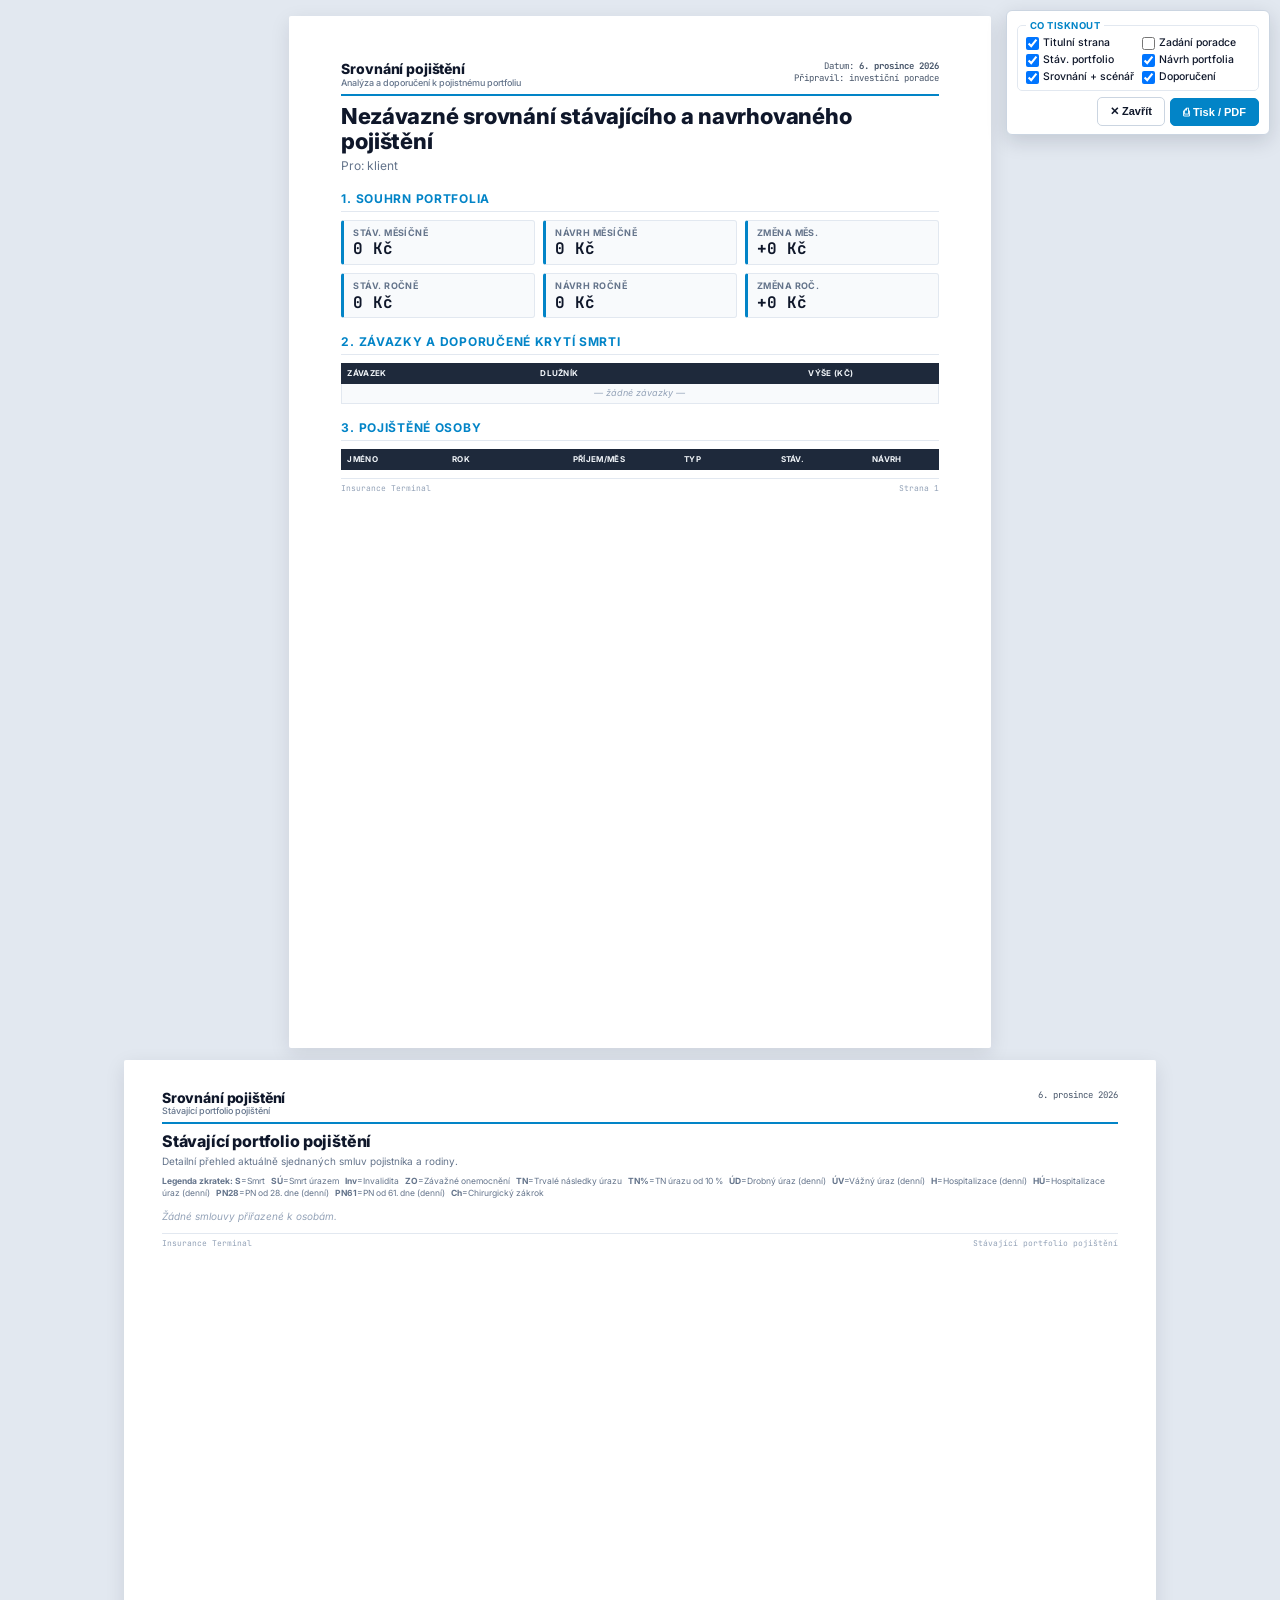
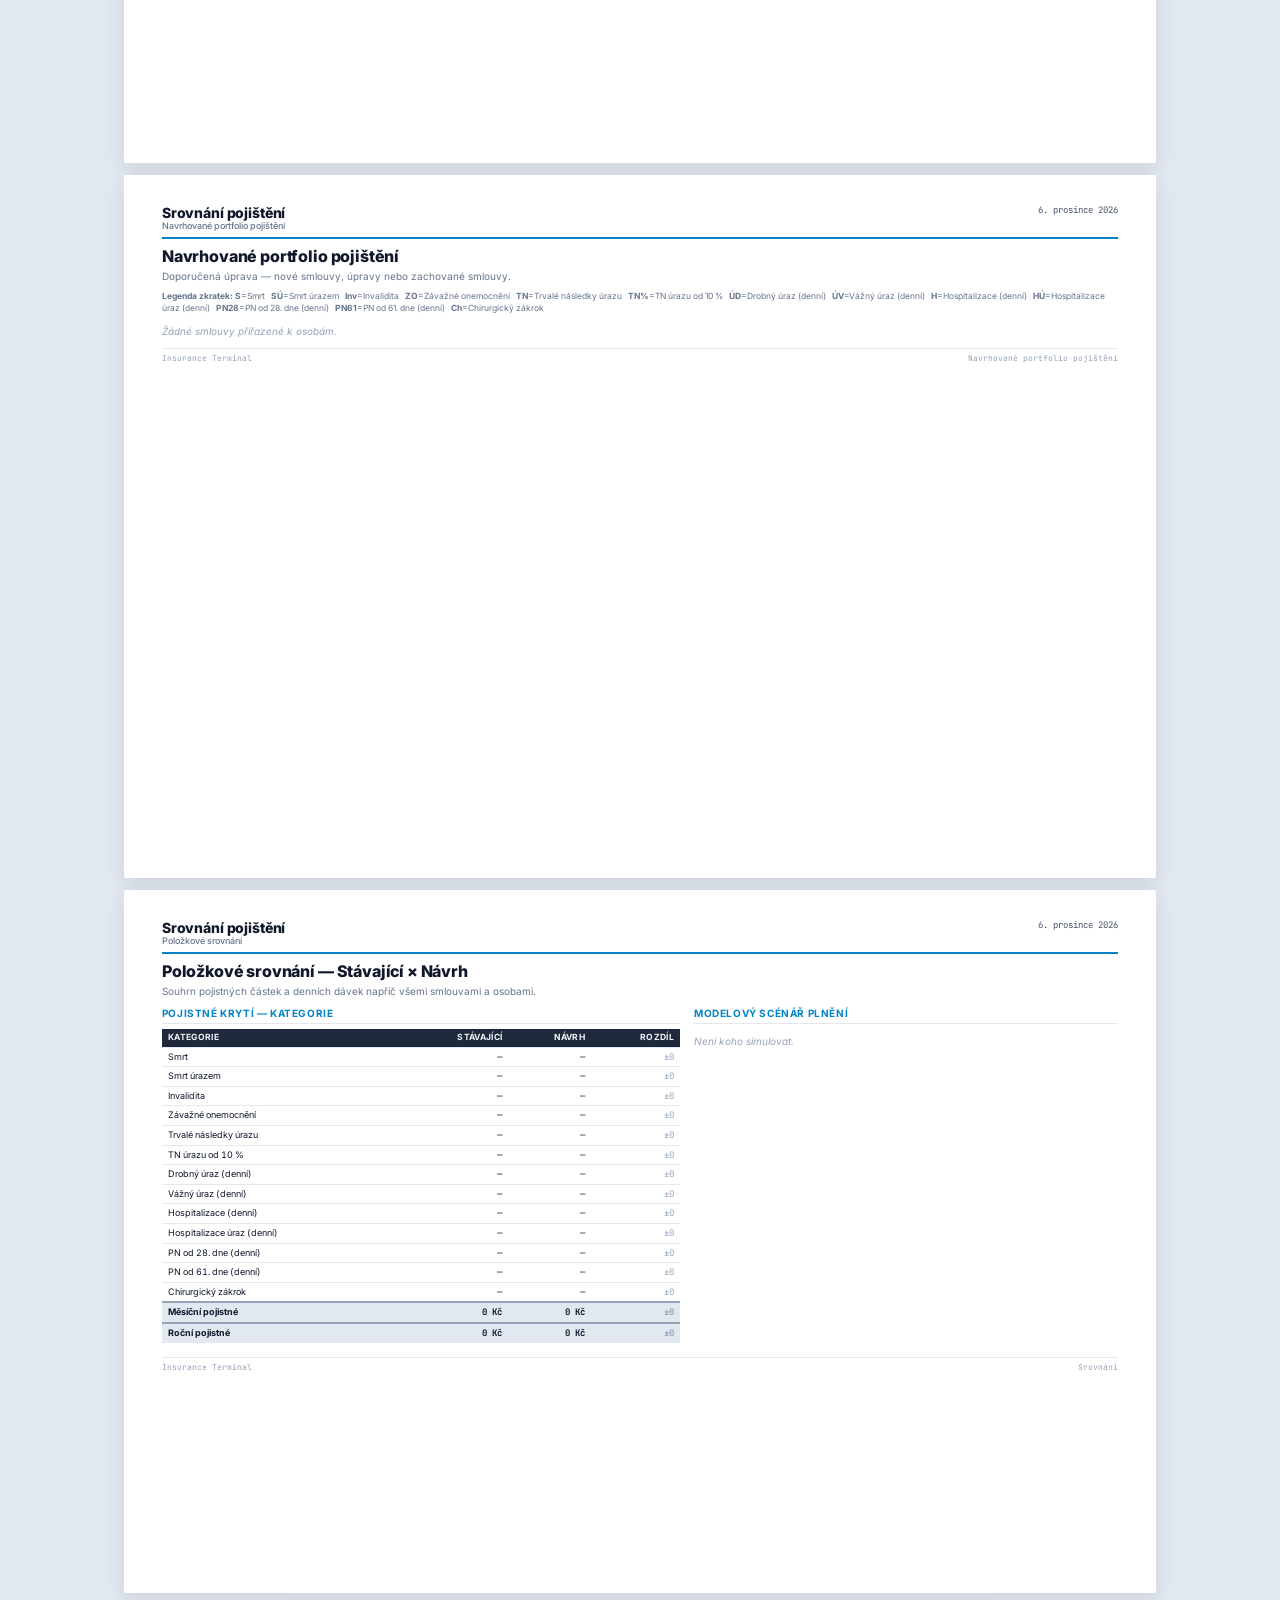
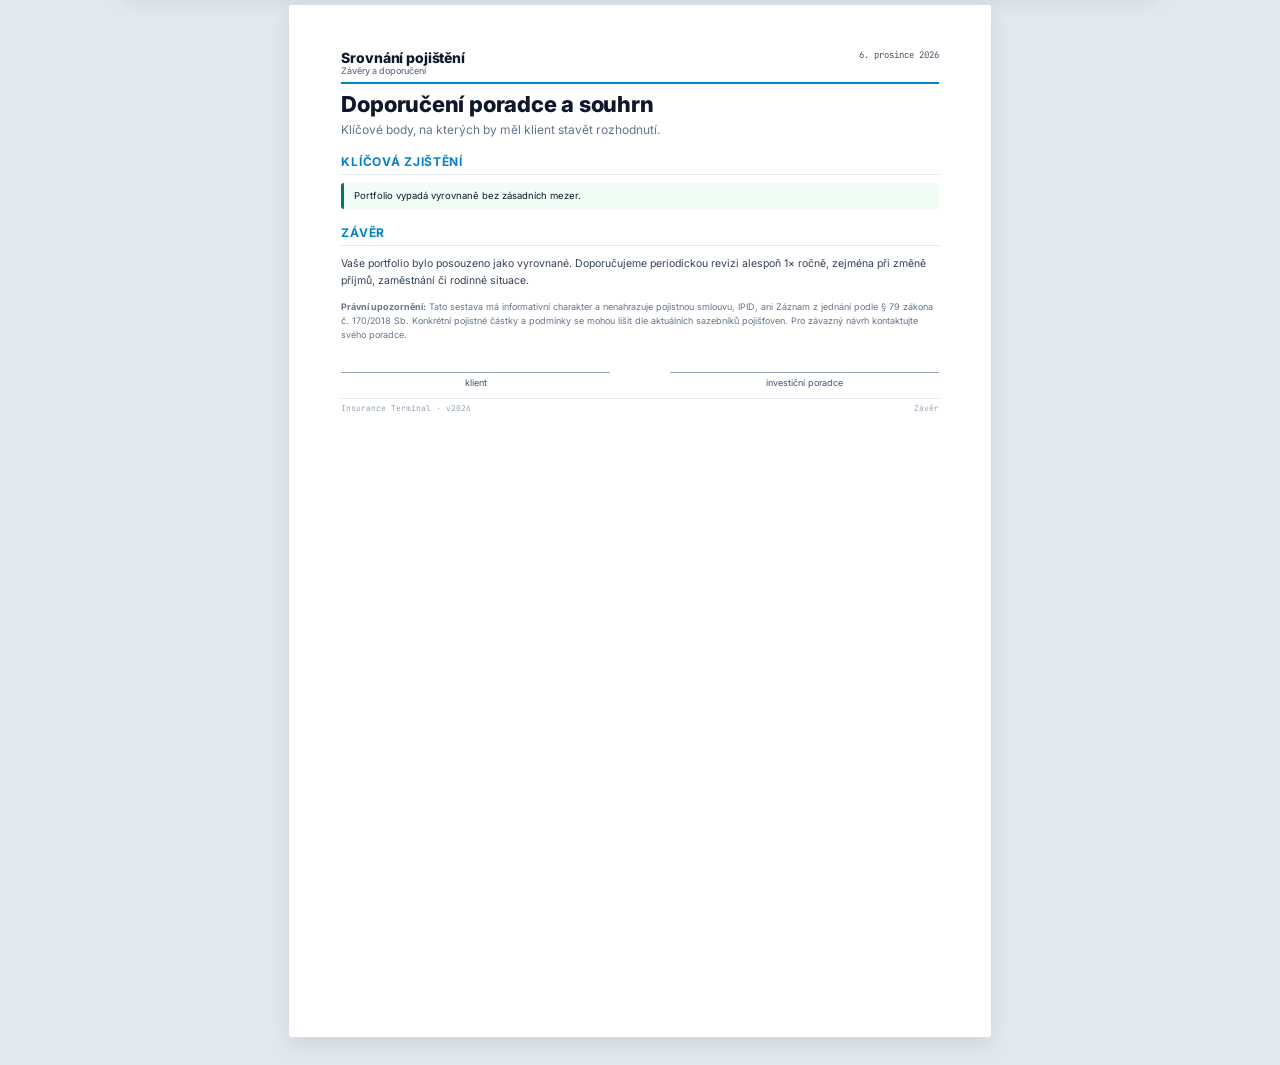
==== soubory/tisk.html @ 1cd00515 "Create" ====
<!DOCTYPE html>
<html lang="cs">
<head>
    <meta charset="UTF-8">
    <meta name="viewport" content="width=device-width, initial-scale=1.0">
    <title>Srovnání pojištění – Sestava k tisku</title>
    <script src="insurance-data.js"></script>
    <style>
        @import url('https://fonts.googleapis.com/css2?family=Inter:wght@300;400;500;600;700;800&family=JetBrains+Mono:wght@400;500;700&display=swap');

        *, *::before, *::after { box-sizing: border-box; }

        :root {
            /* A4 landscape inner area at 12mm margin = 273×186mm */
            --page-w: 273mm;
            --page-h: 186mm;
        }

        body {
            font-family: 'Inter', sans-serif;
            background: #e2e8f0;
            color: #0f172a;
            margin: 0;
            padding: 16px;
            font-size: 10px;
            line-height: 1.4;
        }

        .toolbar {
            position: fixed;
            top: 10px;
            right: 10px;
            background: #ffffff;
            border: 1px solid #cbd5e1;
            border-radius: 6px;
            padding: 8px 10px;
            display: flex;
            flex-direction: column;
            gap: 6px;
            box-shadow: 0 6px 20px rgba(15,23,42,.15);
            z-index: 1000;
            max-width: 280px;
        }
        .toolbar-row {
            display: flex;
            gap: 5px;
            align-items: center;
            flex-wrap: wrap;
        }
        .toolbar button {
            font-size: 11px;
            font-weight: 600;
            padding: 7px 12px;
            border: 1px solid #cbd5e1;
            border-radius: 5px;
            background: #ffffff;
            color: #0f172a;
            cursor: pointer;
        }
        .toolbar button:hover { background: #f1f5f9; }
        .toolbar button.primary { background: #0284c7; color: white; border-color: #0284c7; }
        .toolbar button.primary:hover { background: #0369a1; }
        .toolbar label {
            display: inline-flex; align-items: center; gap: 4px;
            font-size: 10px; color: #475569;
        }
        .toolbar select {
            font-size: 10px; padding: 5px 6px; border: 1px solid #cbd5e1;
            border-radius: 4px; background: #ffffff;
        }
        .toolbar fieldset {
            border: 1px solid #e2e8f0;
            border-radius: 5px;
            margin: 0;
            padding: 4px 8px 6px;
        }
        .toolbar legend {
            font-size: 9.5px;
            font-weight: 700;
            text-transform: uppercase;
            letter-spacing: 0.05em;
            color: #0284c7;
            padding: 0 4px;
        }
        .toolbar .checks {
            display: grid;
            grid-template-columns: 1fr 1fr;
            gap: 2px 8px;
        }
        .toolbar .checks label {
            font-size: 10.5px;
            color: #0f172a;
            font-weight: 500;
            cursor: pointer;
        }
        .toolbar .checks input[type="checkbox"] { margin: 0; }

        /* PRINT — letterhead logo */
        .letterhead .brand-with-logo {
            display: flex;
            align-items: center;
            gap: 10px;
        }
        .letterhead .logo-img {
            max-height: 38px;
            max-width: 150px;
            width: auto;
            height: auto;
            object-fit: contain;
        }
        .page.portrait .letterhead .logo-img { max-height: 48px; max-width: 180px; }

        /* A4 LANDSCAPE PAGE — 297×210mm */
        .page {
            width: var(--page-w);
            min-height: var(--page-h);
            margin: 0 auto 12px;
            background: #ffffff;
            padding: 8mm 10mm;
            box-shadow: 0 6px 20px rgba(15,23,42,.10);
            border-radius: 2px;
            page-break-after: always;
            position: relative;
            overflow: hidden;
        }
        .page:last-of-type { page-break-after: auto; }

        /* PORTRAIT PAGE — title + final */
        .page.portrait {
            width: 186mm;
            min-height: 273mm;
            padding: 12mm 14mm;
        }

        /* HEADER LETTERHEAD */
        .letterhead {
            display: flex;
            justify-content: space-between;
            align-items: flex-start;
            border-bottom: 2px solid #0284c7;
            padding-bottom: 6px;
            margin-bottom: 8px;
        }
        .letterhead .brand {
            font-size: 14px;
            font-weight: 800;
            color: #0f172a;
            letter-spacing: -0.01em;
            line-height: 1.1;
        }
        .letterhead .brand .sub {
            font-size: 9px;
            font-weight: 500;
            color: #64748b;
            display: block;
            margin-top: 1px;
            letter-spacing: 0;
        }
        .letterhead .meta {
            font-size: 9px;
            color: #475569;
            text-align: right;
            font-family: 'JetBrains Mono', monospace;
            line-height: 1.3;
        }

        h1.doc-title {
            font-size: 16px;
            font-weight: 800;
            color: #0f172a;
            margin: 0 0 3px 0;
            letter-spacing: -0.01em;
            line-height: 1.15;
        }
        .page.portrait h1.doc-title { font-size: 22px; margin-bottom: 4px; }
        p.doc-subtitle {
            font-size: 10px;
            color: #64748b;
            margin: 0 0 8px 0;
        }
        .page.portrait p.doc-subtitle { font-size: 12px; margin-bottom: 14px; }

        h2.section {
            font-size: 10px;
            font-weight: 700;
            text-transform: uppercase;
            letter-spacing: 0.06em;
            color: #0284c7;
            margin: 10px 0 5px 0;
            padding-bottom: 3px;
            border-bottom: 1px solid #e2e8f0;
        }
        .page.portrait h2.section { font-size: 12px; margin: 16px 0 8px 0; }
        h3.subsec {
            font-size: 10px;
            font-weight: 700;
            color: #1e293b;
            margin: 8px 0 3px 0;
        }

        /* KPI ROW */
        .kpi-row {
            display: grid;
            grid-template-columns: repeat(6, 1fr);
            gap: 6px;
            margin: 8px 0 10px;
        }
        .kpi {
            border: 1px solid #e2e8f0;
            border-left: 3px solid #0284c7;
            border-radius: 3px;
            padding: 6px 9px;
            background: #f8fafc;
        }
        .kpi .lbl { font-size: 8px; text-transform: uppercase; letter-spacing: 0.05em; color: #64748b; font-weight: 700; }
        .kpi .val { font-family: 'JetBrains Mono', monospace; font-size: 14px; font-weight: 700; color: #0f172a; margin-top: 1px; line-height: 1.1; }
        .kpi.diff-pos { border-left-color: #059669; }
        .kpi.diff-neg { border-left-color: #be123c; }
        .kpi.diff-pos .val { color: #047857; }
        .kpi.diff-neg .val { color: #be123c; }

        .page.portrait .kpi-row { grid-template-columns: repeat(3, 1fr); gap: 8px; }
        .page.portrait .kpi .lbl { font-size: 9px; }
        .page.portrait .kpi .val { font-size: 16px; }

        /* TABLES — ultra compact */
        table.t {
            width: 100%;
            border-collapse: collapse;
            margin: 4px 0 6px;
            font-size: 9px;
            table-layout: auto;
        }
        table.t th {
            background: #1e293b;
            color: #f1f5f9;
            font-weight: 700;
            padding: 4px 5px;
            text-align: left;
            text-transform: uppercase;
            letter-spacing: 0.04em;
            font-size: 8px;
            border: 1px solid #1e293b;
            white-space: nowrap;
        }
        table.t td {
            padding: 3px 5px;
            border: 1px solid #e2e8f0;
            vertical-align: middle;
            font-size: 9px;
        }
        table.t tr:nth-child(odd) td { background: #f8fafc; }
        table.t td.num {
            font-family: 'JetBrains Mono', monospace;
            font-variant-numeric: tabular-nums;
            text-align: right;
            white-space: nowrap;
        }
        table.t th.num { text-align: center; }
        table.t td.dash {
            text-align: center;
            color: #94a3b8;
        }
        table.t tfoot td {
            background: #e2e8f0 !important;
            font-weight: 700;
            font-family: 'JetBrains Mono', monospace;
            text-align: right;
            border-top: 2px solid #94a3b8;
            font-size: 9px;
        }
        table.t tfoot td:first-child { text-align: left; font-family: 'Inter', sans-serif; }

        /* WIDE TABLE — 13 categories — needs even tighter */
        table.t.wide {
            font-size: 8.5px;
        }
        table.t.wide th, table.t.wide td {
            padding: 2px 3px;
        }
        table.t.wide th { font-size: 7.5px; letter-spacing: 0; }
        table.t.wide .meta {
            font-size: 7.5px; line-height: 1.2;
        }
        table.t.wide .meta .insurer { font-weight: 600; color: #0f172a; }
        table.t.wide .meta .cno { color: #64748b; font-family: 'JetBrains Mono', monospace; }
        table.t.wide .meta .note { color: #854d0e; font-style: italic; font-size: 7px; }

        /* COMPARISON */
        .cmp {
            width: 100%;
            border-collapse: collapse;
            margin: 4px 0 6px;
            font-size: 9px;
        }
        .cmp th, .cmp td {
            padding: 3px 6px;
            border-bottom: 1px solid #e2e8f0;
            text-align: right;
            font-family: 'JetBrains Mono', monospace;
            font-variant-numeric: tabular-nums;
            white-space: nowrap;
        }
        .cmp th { background: #1e293b; color: #f1f5f9; font-family: 'Inter', sans-serif; font-size: 8.5px; text-transform: uppercase; letter-spacing: 0.04em; font-weight: 700; }
        .cmp th:first-child, .cmp td:first-child { text-align: left; font-family: 'Inter', sans-serif; }
        .cmp tr.total td { background: #e2e8f0; font-weight: 700; border-top: 2px solid #94a3b8; }
        .cmp .pos { color: #047857; font-weight: 700; }
        .cmp .neg { color: #be123c; font-weight: 700; }
        .cmp .zero { color: #94a3b8; }

        /* SCENARIO */
        .scen-grid {
            display: grid;
            grid-template-columns: 1fr 1fr;
            gap: 8px;
            margin: 6px 0;
        }
        .scen-box {
            border: 1px solid #e2e8f0;
            border-radius: 3px;
            padding: 7px 10px;
            background: #f8fafc;
        }
        .scen-box.curr { border-left: 3px solid #94a3b8; }
        .scen-box.proposed { border-left: 3px solid #0284c7; }
        .scen-box h4 {
            margin: 0 0 4px 0;
            font-size: 9px;
            font-weight: 700;
            text-transform: uppercase;
            letter-spacing: 0.06em;
        }
        .scen-box.curr h4 { color: #475569; }
        .scen-box.proposed h4 { color: #0284c7; }
        .scen-box .row {
            display: flex;
            justify-content: space-between;
            padding: 1px 0;
            font-size: 9px;
        }
        .scen-box .row.total { font-weight: 700; border-top: 1px solid #cbd5e1; margin-top: 4px; padding-top: 4px; }

        /* RECOMMENDATION BLOCKS */
        .reco {
            border-left: 3px solid;
            padding: 6px 10px;
            margin: 3px 0;
            border-radius: 3px;
            background: #f8fafc;
            font-size: 9.5px;
            line-height: 1.45;
        }
        .reco.info { border-left-color: #0284c7; }
        .reco.warn { border-left-color: #d97706; background: #fffbeb; }
        .reco.danger { border-left-color: #be123c; background: #fef2f2; }
        .reco.success { border-left-color: #047857; background: #f0fdf4; }
        .reco strong { color: #0f172a; }

        /* SIGNATURE BLOCK */
        .sig {
            margin-top: 30px;
            display: grid;
            grid-template-columns: 1fr 1fr;
            gap: 60px;
        }
        .sig div {
            border-top: 1px solid #94a3b8;
            padding-top: 4px;
            text-align: center;
            font-size: 9px;
            color: #475569;
        }

        footer.page-footer {
            margin-top: 8px;
            padding-top: 4px;
            border-top: 1px solid #e2e8f0;
            display: flex;
            justify-content: space-between;
            font-size: 8px;
            color: #94a3b8;
            font-family: 'JetBrains Mono', monospace;
        }

        .badge-i {
            display: inline-block;
            font-size: 7.5px;
            font-family: 'JetBrains Mono', monospace;
            padding: 0 4px;
            border-radius: 2px;
            background: #e0f2fe;
            color: #0369a1;
            border: 1px solid #bae6fd;
            margin-left: 3px;
        }

        .brief {
            background: #fef9c3;
            border: 1px solid #facc15;
            border-radius: 3px;
            padding: 6px 10px;
            font-size: 9.5px;
            line-height: 1.5;
            color: #422006;
            margin: 6px 0 10px;
            font-style: italic;
        }
        .brief::before {
            content: '✎ Zadání poradce: ';
            font-weight: 700;
            font-style: normal;
            color: #854d0e;
        }
        .page.portrait .brief { font-size: 11px; padding: 10px 14px; margin: 12px 0 18px; }

        /* PRINT */
        @media print {
            html, body { background: white !important; padding: 0 !important; margin: 0 !important; }
            .toolbar { display: none !important; }
            .page {
                box-shadow: none !important;
                border-radius: 0 !important;
                margin: 0 !important;
                width: 100% !important;
                min-height: 0 !important;
                padding: 0 !important;
            }
            .page:not(:last-of-type) { page-break-after: always; }
            /* Default landscape for content pages */
            @page { size: A4 landscape; margin: 10mm 10mm; }
            /* Portrait override for cover + closing pages */
            .page.portrait { page: cover; }
            @page cover { size: A4 portrait; margin: 14mm 16mm; }
            /* Repeat table headers on each printed page */
            table { page-break-inside: auto; }
            tr { page-break-inside: avoid; page-break-after: auto; }
            thead { display: table-header-group; }
            tfoot { display: table-footer-group; }
        }
    </style>
</head>
<body>

    <!-- TOOLBAR (skryto v tisku) -->
    <div class="toolbar no-print">
        <fieldset>
            <legend>Co tisknout</legend>
            <div class="checks">
                <label><input type="checkbox" id="chkCover" checked onchange="render()"> Titulní strana</label>
                <label><input type="checkbox" id="chkBrief" onchange="render()"> Zadání poradce</label>
                <label><input type="checkbox" id="chkCurrent" checked onchange="render()"> Stáv. portfolio</label>
                <label><input type="checkbox" id="chkProposed" checked onchange="render()"> Návrh portfolia</label>
                <label><input type="checkbox" id="chkCompare" checked onchange="render()"> Srovnání + scénář</label>
                <label><input type="checkbox" id="chkReco" checked onchange="render()"> Doporučení</label>
            </div>
        </fieldset>
        <div class="toolbar-row" style="justify-content:flex-end">
            <button onclick="window.close()" title="Zavřít okno">✕ Zavřít</button>
            <button onclick="window.print()" class="primary" title="Tisk / Uložit jako PDF">⎙ Tisk / PDF</button>
        </div>
    </div>

    <div id="printRoot"></div>

    <script>
    /* ════════════════════════════════════════════════════════════════════
       tisk.html — A4 LANDSCAPE pro široké tabulky, PORTRAIT pro titulní stranu
       a finální stranu s doporučeními.
       ════════════════════════════════════════════════════════════════════ */
    const D = window.INSURANCE_DATA;
    const STORAGE_KEY = 'insurance_compare_data';
    let state = { clients: [], currentContracts: [], proposedContracts: [], loans: [], scenario: {}, adviserBrief: '', advisorName: '', logoUrl: '' };
    try {
        const raw = localStorage.getItem(STORAGE_KEY);
        if (raw) state = Object.assign(state, JSON.parse(raw));
    } catch (e) {}

    function advisorName() {
        return (state.advisorName || '').trim() || 'investiční poradce';
    }
    function logoHtml() {
        const url = (state.logoUrl || '').trim();
        if (!url) return '';
        return `<img src="${esc(url)}" alt="Logo" class="logo-img" onerror="this.style.display='none'">`;
    }

    function num(v) { v = parseFloat(v); return isNaN(v) ? 0 : v; }
    function fmtCZK(n) { return num(n).toLocaleString('cs-CZ', { maximumFractionDigits: 0 }) + ' Kč'; }
    function fmtCZKShort(n) {
        n = num(n);
        if (Math.abs(n) >= 1e6) return (n/1e6).toFixed(2).replace(/\.?0+$/, '') + 'M';
        if (Math.abs(n) >= 1e3) return (n/1e3).toFixed(0) + 'k';
        return n.toFixed(0);
    }
    function esc(s) { return String(s == null ? '' : s).replace(/[&<>"']/g, c => ({'&':'&amp;','<':'&lt;','>':'&gt;','"':'&quot;',"'":'&#39;'}[c])); }
    function clientName(id) { const c = state.clients.find(c => c.id === id); return c ? c.name : '(bez klienta)'; }

    function premMonthly(c) {
        const f = c.conditions && c.conditions.paymentFrequency;
        const p = num(c.premium);
        if (f === 'yearly') return p / 12;
        if (f === 'quarterly') return p / 3;
        if (f === 'singlepay') return 0;
        return p;
    }
    function sumPrem(list) { return (list || []).reduce((s, c) => s + premMonthly(c), 0); }
    function sumItem(list, key) { return (list || []).reduce((s, c) => s + num(c.items && c.items[key]), 0); }
    function sumItemFor(list, cid, key) { return (list || []).filter(c => c.clientId === cid).reduce((s, c) => s + num(c.items && c.items[key]), 0); }
    function sumLoans() { return (state.loans || []).reduce((s, l) => s + num(l.amount), 0); }

    function computeScenarioForList(list, person, sc) {
        const personId = person.id;
        const items = list.filter(c => c.clientId === personId);
        const sums = {};
        D.CATEGORIES.forEach(cat => { sums[cat.key] = items.reduce((s, c) => s + num(c.items && c.items[cat.key]), 0); });
        const pnDays = sc.pnDays || 90;
        const hospDays = sc.hospDays || 5;
        let urazPay = 0, urazVelkyPay = 0;
        if (sc.injury === 'minor' || sc.injury === 'both' || !sc.injury) urazPay = sums.uraz * pnDays;
        if (sc.injury === 'major' || sc.injury === 'both') urazVelkyPay = sums.urazVelky * Math.max(0, pnDays - 30);
        const hospPay = sums.hosp * hospDays;
        const hospUrazPay = sums.hospUraz * hospDays;
        let pn28Pay, pn61Pay;
        if (sc.retroactive) {
            pn28Pay = pnDays >= 29 ? sums.pn28 * pnDays : 0;
            pn61Pay = pnDays >= 61 ? sums.pn61 * pnDays : 0;
        } else {
            pn28Pay = sums.pn28 * Math.max(0, pnDays - 28);
            pn61Pay = sums.pn61 * Math.max(0, pnDays - 60);
        }
        const chirPay = sums.chir;
        const lines = [
            { label: 'Drobný úraz',  amount: urazPay,      include: sums.uraz > 0 && (sc.injury !== 'major') },
            { label: 'Vážný úraz',   amount: urazVelkyPay, include: sums.urazVelky > 0 && (sc.injury === 'major' || sc.injury === 'both') },
            { label: 'Hospitalizace',amount: hospPay,      include: sums.hosp > 0 },
            { label: 'Hosp. úraz',   amount: hospUrazPay,  include: sums.hospUraz > 0 },
            { label: 'PN 28. den',   amount: pn28Pay,      include: sums.pn28 > 0 },
            { label: 'PN 61. den',   amount: pn61Pay,      include: sums.pn61 > 0 },
            { label: 'Chir. zákrok', amount: chirPay,      include: sums.chir > 0 }
        ];
        const total = lines.filter(l => l.include).reduce((s, l) => s + l.amount, 0);
        return { lines, total };
    }

    /* ─────────────────────────────────────────────────────────────────
       RENDER
       ───────────────────────────────────────────────────────────────── */
    function render() {
        const root = document.getElementById('printRoot');
        root.innerHTML = '';
        const chk = id => { const e = document.getElementById(id); return e ? e.checked : true; };
        const showBrief = chk('chkBrief');
        const today = new Date().toLocaleDateString('cs-CZ', { day: 'numeric', month: 'long', year: 'numeric' });
        const curM = sumPrem(state.currentContracts);
        const newM = sumPrem(state.proposedContracts);
        const diffM = newM - curM;

        /* STRÁNKA 1 — TITULNÍ + PŘEHLED (PORTRAIT) */
        if (chk('chkCover')) {
            root.appendChild(buildPage1(today, curM, newM, diffM, showBrief));
        }
        /* STRÁNKA 2 — STÁVAJÍCÍ (LANDSCAPE) */
        if (chk('chkCurrent')) {
            root.appendChild(buildPortfolioPage(state.currentContracts, 'Stávající portfolio pojištění', 'Detailní přehled aktuálně sjednaných smluv pojistníka a rodiny.', today));
        }
        /* STRÁNKA 3 — NÁVRH (LANDSCAPE) */
        if (chk('chkProposed')) {
            root.appendChild(buildPortfolioPage(state.proposedContracts, 'Navrhované portfolio pojištění', 'Doporučená úprava — nové smlouvy, úpravy nebo zachované smlouvy.', today));
        }
        /* STRÁNKA 4 — SROVNÁNÍ + SCÉNÁŘ (LANDSCAPE) */
        if (chk('chkCompare')) {
            root.appendChild(buildComparePage(today, curM, newM, diffM));
        }
        /* STRÁNKA 5 — DOPORUČENÍ (PORTRAIT) */
        if (chk('chkReco')) {
            root.appendChild(buildRecoPage(today, curM, newM, diffM));
        }
    }

    function buildPage1(today, curM, newM, diffM, showBrief) {
        const p = document.createElement('div');
        p.className = 'page portrait';
        const logo = logoHtml();
        p.innerHTML = `
            <div class="letterhead">
                <div class="brand-with-logo">
                    ${logo}
                    <div class="brand">
                        Srovnání pojištění
                        <span class="sub">Analýza a doporučení k pojistnému portfoliu</span>
                    </div>
                </div>
                <div class="meta">
                    Datum: <strong>${today}</strong><br>
                    Připravil: ${esc(advisorName())}
                </div>
            </div>

            <h1 class="doc-title">Nezávazné srovnání stávajícího a navrhovaného pojištění</h1>
            <p class="doc-subtitle">Pro: ${esc(state.clients.length ? state.clients.map(c => c.name).join(', ') : 'klient')}</p>

            ${showBrief && state.adviserBrief ? `<div class="brief">${esc(state.adviserBrief)}</div>` : ''}

            <h2 class="section">1. Souhrn portfolia</h2>
            <div class="kpi-row">
                <div class="kpi"><div class="lbl">Stáv. měsíčně</div><div class="val">${fmtCZK(curM)}</div></div>
                <div class="kpi"><div class="lbl">Návrh měsíčně</div><div class="val">${fmtCZK(newM)}</div></div>
                <div class="kpi ${diffM > 0 ? 'diff-neg' : diffM < 0 ? 'diff-pos' : ''}"><div class="lbl">Změna měs.</div><div class="val">${diffM >= 0 ? '+' : ''}${fmtCZK(diffM)}</div></div>
                <div class="kpi"><div class="lbl">Stáv. ročně</div><div class="val">${fmtCZK(curM * 12)}</div></div>
                <div class="kpi"><div class="lbl">Návrh ročně</div><div class="val">${fmtCZK(newM * 12)}</div></div>
                <div class="kpi ${diffM > 0 ? 'diff-neg' : diffM < 0 ? 'diff-pos' : ''}"><div class="lbl">Změna roč.</div><div class="val">${diffM >= 0 ? '+' : ''}${fmtCZK(diffM * 12)}</div></div>
            </div>

            <h2 class="section">2. Závazky a doporučené krytí smrti</h2>
            <table class="t">
                <thead>
                    <tr><th>Závazek</th><th>Dlužník</th><th class="num">Výše (Kč)</th></tr>
                </thead>
                <tbody>
                    ${(state.loans || []).map(l => `<tr>
                        <td>${esc(l.name)}</td>
                        <td>${esc(clientName(l.linkedClientId))}</td>
                        <td class="num">${fmtCZK(l.amount)}</td>
                    </tr>`).join('') || '<tr><td colspan="3" style="text-align:center;color:#94a3b8;font-style:italic">— žádné závazky —</td></tr>'}
                </tbody>
                ${(state.loans || []).length ? `<tfoot>
                    <tr><td colspan="2">Závazky celkem</td><td class="num">${fmtCZK(sumLoans())}</td></tr>
                    <tr><td colspan="2">Doporučené krytí (závazky + 15 %)</td><td class="num">${fmtCZK(Math.round(sumLoans() * 1.15))}</td></tr>
                </tfoot>` : ''}
            </table>

            <h2 class="section">3. Pojištěné osoby</h2>
            <table class="t">
                <thead>
                    <tr>
                        <th>Jméno</th>
                        <th>Rok</th>
                        <th class="num">Příjem/měs</th>
                        <th>Typ</th>
                        <th class="num">Stáv.</th>
                        <th class="num">Návrh</th>
                    </tr>
                </thead>
                <tbody>
                    ${(state.clients || []).map(c => `<tr>
                        <td><strong>${esc(c.name)}</strong></td>
                        <td>${c.birthYear || '—'}</td>
                        <td class="num">${fmtCZK(c.incomeGross || 0)}</td>
                        <td>${c.isEntrepreneur ? 'OSVČ' : 'Zaměst.'}</td>
                        <td class="num">${state.currentContracts.filter(s => s.clientId === c.id).length}</td>
                        <td class="num">${state.proposedContracts.filter(s => s.clientId === c.id).length}</td>
                    </tr>`).join('')}
                </tbody>
            </table>

            <footer class="page-footer"><span>Insurance Terminal</span><span>Strana 1</span></footer>
        `;
        return p;
    }

    function buildPortfolioPage(list, title, subtitle, today) {
        const p = document.createElement('div');
        p.className = 'page';
        const blocks = state.clients.map(person => {
            const items = list.filter(c => c.clientId === person.id);
            if (!items.length) return '';
            const personPrem = items.reduce((s, c) => s + premMonthly(c), 0);

            const rows = items.map(c => `
                <tr>
                    <td class="meta">
                        <div class="insurer">${esc(c.insurer || '—')}</div>
                        <div class="cno">${esc(c.contractNo || '—')}${c.start || c.end ? ` · ${c.start || '?'}–${c.end || '?'}` : ''}</div>
                        ${c.note ? `<div class="note">${esc(c.note)}</div>` : ''}
                    </td>
                    ${D.CATEGORIES.map(cat => {
                        const v = num(c.items && c.items[cat.key]);
                        if (!v) return `<td class="dash">·</td>`;
                        return `<td class="num">${cat.kind === 'daily' ? v + '/d' : fmtCZKShort(v)}</td>`;
                    }).join('')}
                    <td class="num">${fmtCZK(c.premium || 0)}</td>
                </tr>
            `).join('');
            const totals = D.CATEGORIES.map(cat => {
                const v = sumItemFor(list, person.id, cat.key);
                if (!v) return `<td class="dash">·</td>`;
                return `<td class="num">${cat.kind === 'daily' ? v + '/d' : fmtCZKShort(v)}</td>`;
            }).join('');

            return `
                <h3 class="subsec">${esc(person.name)} — ${items.length} sml. · Σ ${fmtCZK(personPrem)} / měs</h3>
                <table class="t wide">
                    <thead>
                        <tr>
                            <th style="width:25%">Smlouva</th>
                            ${D.CATEGORIES.map(c => `<th class="num" title="${esc(c.label)}">${esc(c.mini)}</th>`).join('')}
                            <th class="num">Pl./měs</th>
                        </tr>
                    </thead>
                    <tbody>${rows}</tbody>
                    <tfoot>
                        <tr>
                            <td>Σ ${esc(person.name)}</td>
                            ${totals}
                            <td class="num">${fmtCZK(personPrem)}</td>
                        </tr>
                    </tfoot>
                </table>
            `;
        }).filter(Boolean).join('');

        p.innerHTML = `
            <div class="letterhead">
                <div class="brand-with-logo">
                    ${logoHtml()}
                    <div class="brand">Srovnání pojištění <span class="sub">${esc(title)}</span></div>
                </div>
                <div class="meta">${today}</div>
            </div>
            <h1 class="doc-title">${esc(title)}</h1>
            <p class="doc-subtitle">${esc(subtitle)}</p>

            <div style="font-size:8.5px;color:#64748b;margin-bottom:4px">
                <strong>Legenda zkratek:</strong>
                ${D.CATEGORIES.map(c => `<span style="margin-right:6px"><strong>${esc(c.mini)}</strong>=${esc(c.label)}</span>`).join('')}
            </div>

            ${blocks || '<p style="font-style:italic;color:#94a3b8">Žádné smlouvy přiřazené k osobám.</p>'}

            <footer class="page-footer"><span>Insurance Terminal</span><span>${esc(title)}</span></footer>
        `;
        return p;
    }

    function buildComparePage(today, curM, newM, diffM) {
        const p = document.createElement('div');
        p.className = 'page';
        const rows = D.CATEGORIES.map(cat => {
            const cv = sumItem(state.currentContracts, cat.key);
            const nv = sumItem(state.proposedContracts, cat.key);
            const diff = nv - cv;
            const cls = diff > 0 ? 'pos' : diff < 0 ? 'neg' : 'zero';
            const fmt = (v) => v ? (cat.kind === 'daily' ? v + ' Kč/d' : fmtCZK(v)) : '—';
            return `<tr>
                <td>${esc(cat.label)}</td>
                <td>${fmt(cv)}</td>
                <td>${fmt(nv)}</td>
                <td class="${cls}">${diff === 0 ? '±0' : (diff > 0 ? '+' : '') + fmt(diff)}</td>
            </tr>`;
        }).join('');

        const sc = state.scenario || { pnDays: 90, hospDays: 5, injury: 'minor', retroactive: false };
        const person = state.clients.find(c => c.id === sc.person) || state.clients[0];
        let scenHtml = '<p style="font-style:italic;color:#94a3b8">Není koho simulovat.</p>';
        if (person) {
            const cur = computeScenarioForList(state.currentContracts, person, sc);
            const nw  = computeScenarioForList(state.proposedContracts, person, sc);
            const diff = nw.total - cur.total;
            scenHtml = `
                <p style="font-size:9.5px;color:#475569;margin-bottom:4px">
                    Scénář pro <strong>${esc(person.name)}</strong>: ${sc.pnDays} dní PN, ${sc.hospDays} dní hosp., úraz <strong>${({minor:'drobný',major:'vážný',both:'drobný+vážný'})[sc.injury] || 'drobný'}</strong>${sc.retroactive ? ', PN <strong>zpětně</strong>' : ''}.
                </p>
                <div class="scen-grid">
                    <div class="scen-box curr">
                        <h4>Stávající plnění</h4>
                        ${cur.lines.filter(l => l.include).map(l => `<div class="row"><span>${esc(l.label)}</span><span>${fmtCZK(l.amount)}</span></div>`).join('') || '<div class="row" style="color:#94a3b8;font-style:italic"><span>— žádné plnění —</span><span></span></div>'}
                        <div class="row total"><span>Celkem</span><span>${fmtCZK(cur.total)}</span></div>
                    </div>
                    <div class="scen-box proposed">
                        <h4>Navrhované plnění</h4>
                        ${nw.lines.filter(l => l.include).map(l => `<div class="row"><span>${esc(l.label)}</span><span>${fmtCZK(l.amount)}</span></div>`).join('') || '<div class="row" style="color:#94a3b8;font-style:italic"><span>— žádné plnění —</span><span></span></div>'}
                        <div class="row total"><span>Celkem</span><span>${fmtCZK(nw.total)}</span></div>
                    </div>
                </div>
                <p style="text-align:right;font-size:10px;margin-top:4px">
                    <strong>Rozdíl ve prospěch ${diff >= 0 ? 'návrhu' : 'stávajícího'}: ${(diff >= 0 ? '+' : '')}${fmtCZK(diff)}</strong>
                </p>
            `;
        }

        p.innerHTML = `
            <div class="letterhead">
                <div class="brand-with-logo">
                    ${logoHtml()}
                    <div class="brand">Srovnání pojištění <span class="sub">Položkové srovnání</span></div>
                </div>
                <div class="meta">${today}</div>
            </div>
            <h1 class="doc-title">Položkové srovnání — Stávající × Návrh</h1>
            <p class="doc-subtitle">Souhrn pojistných částek a denních dávek napříč všemi smlouvami a osobami.</p>

            <div style="display:grid;grid-template-columns:1.1fr 0.9fr;gap:14px">
                <div>
                    <h2 class="section" style="margin-top:0">Pojistné krytí — kategorie</h2>
                    <table class="cmp">
                        <thead><tr><th>Kategorie</th><th>Stávající</th><th>Návrh</th><th>Rozdíl</th></tr></thead>
                        <tbody>${rows}</tbody>
                        <tfoot>
                            <tr class="total"><td>Měsíční pojistné</td><td>${fmtCZK(curM)}</td><td>${fmtCZK(newM)}</td><td class="${diffM > 0 ? 'neg' : diffM < 0 ? 'pos' : 'zero'}">${diffM === 0 ? '±0' : (diffM > 0 ? '+' : '') + fmtCZK(diffM)}</td></tr>
                            <tr class="total"><td>Roční pojistné</td><td>${fmtCZK(curM*12)}</td><td>${fmtCZK(newM*12)}</td><td class="${diffM > 0 ? 'neg' : diffM < 0 ? 'pos' : 'zero'}">${diffM === 0 ? '±0' : (diffM*12 > 0 ? '+' : '') + fmtCZK(diffM*12)}</td></tr>
                        </tfoot>
                    </table>
                </div>
                <div>
                    <h2 class="section" style="margin-top:0">Modelový scénář plnění</h2>
                    ${scenHtml}
                </div>
            </div>

            <footer class="page-footer"><span>Insurance Terminal</span><span>Srovnání</span></footer>
        `;
        return p;
    }

    function buildRecoPage(today, curM, newM, diffM) {
        const p = document.createElement('div');
        p.className = 'page portrait';
        const recos = computeRecommendations(curM, newM, diffM);

        p.innerHTML = `
            <div class="letterhead">
                <div class="brand-with-logo">
                    ${logoHtml()}
                    <div class="brand">Srovnání pojištění <span class="sub">Závěry a doporučení</span></div>
                </div>
                <div class="meta">${today}</div>
            </div>
            <h1 class="doc-title">Doporučení poradce a souhrn</h1>
            <p class="doc-subtitle">Klíčové body, na kterých by měl klient stavět rozhodnutí.</p>

            <h2 class="section">Klíčová zjištění</h2>
            ${recos.map(r => `<div class="reco ${r.type}">${r.text}</div>`).join('')}

            <h2 class="section">Závěr</h2>
            <p style="font-size:10.5px;line-height:1.6;color:#334155">
                ${recos.some(r => r.type !== 'success')
                    ? 'Tento dokument představuje nezávazné posouzení Vašeho pojistného portfolia. Konečné rozhodnutí o úpravě smluv leží na Vás po prostudování platných obchodních podmínek příslušné pojišťovny a po případné konzultaci s nezávislým makléřem či právníkem.'
                    : 'Vaše portfolio bylo posouzeno jako vyrovnané. Doporučujeme periodickou revizi alespoň 1× ročně, zejména při změně příjmů, zaměstnání či rodinné situace.'}
            </p>
            <p style="font-size:9px;color:#64748b;line-height:1.55;margin-top:10px">
                <strong>Právní upozornění:</strong> Tato sestava má informativní charakter a nenahrazuje pojistnou smlouvu, IPID, ani Záznam z jednání podle § 79 zákona č. 170/2018 Sb.
                Konkrétní pojistné částky a podmínky se mohou lišit dle aktuálních sazebníků pojišťoven. Pro závazný návrh kontaktujte svého poradce.
            </p>
            <div class="sig">
                <div>klient</div>
                <div>${esc(advisorName())}</div>
            </div>
            <footer class="page-footer"><span>Insurance Terminal · v2026</span><span>Závěr</span></footer>
        `;
        return p;
    }

    function computeRecommendations(curM, newM, diffM) {
        const recos = [];
        const loans = sumLoans();
        const smrtCur = sumItem(state.currentContracts, 'smrt');
        const smrtNw  = sumItem(state.proposedContracts, 'smrt');
        if (loans > 0) {
            if (smrtCur < loans) recos.push({ type: 'danger',
                text: `<strong>Podpojištění (stávající):</strong> krytí smrti ${fmtCZK(smrtCur)} je <strong>${fmtCZK(loans - smrtCur)} pod závazky</strong> (${fmtCZK(loans)}). Pozůstalí by museli závazky řešit z jiných zdrojů.` });
            if (smrtNw >= loans) recos.push({ type: 'success',
                text: `<strong>Návrh řeší krytí smrti:</strong> ${fmtCZK(smrtNw)} ≥ závazky ${fmtCZK(loans)}.` });
            else if (smrtNw < loans) recos.push({ type: 'warn',
                text: `<strong>Návrh stále nepokrývá:</strong> chybí ${fmtCZK(loans - smrtNw)} k pokrytí závazků.` });
        }
        const invNw  = sumItem(state.proposedContracts, 'invalidita');
        if (loans > 0 && invNw < loans * 0.5) {
            recos.push({ type: 'warn',
                text: `<strong>Slabé krytí invalidity:</strong> ${fmtCZK(invNw)} je málo vzhledem k závazkům ${fmtCZK(loans)}. Doporučení: 50–80 % výše úvěrů (min. ${fmtCZK(Math.round(loans * 0.5))}).` });
        }
        const pnAny = sumItem(state.proposedContracts, 'pn28') + sumItem(state.proposedContracts, 'pn61');
        if (pnAny === 0 && state.clients.some(c => num(c.incomeGross) > 0)) {
            recos.push({ type: 'info',
                text: `<strong>Návrh neobsahuje pojištění pracovní neschopnosti.</strong> Při příjmu z práce je vhodné mít, zvláště pro OSVČ.` });
        }
        if (Math.abs(diffM) > 100) {
            const pct = curM > 0 ? (diffM / curM * 100) : 100;
            recos.push({ type: diffM > 0 ? 'warn' : 'success',
                text: `<strong>Měsíční pojistné se ${diffM > 0 ? 'zvyšuje' : 'snižuje'}:</strong> ${diffM > 0 ? '+' : ''}${fmtCZK(diffM)} (${diffM > 0 ? '+' : ''}${pct.toFixed(0)} %).` });
        }
        D.CATEGORIES.forEach(cat => {
            const c = sumItem(state.currentContracts, cat.key);
            const n = sumItem(state.proposedContracts, cat.key);
            if (c > 0 && n === 0) {
                recos.push({ type: 'warn',
                    text: `<strong>Vypadlá kategorie „${esc(cat.label)}"</strong> — ve stávajícím portfoliu byla ${cat.kind === 'daily' ? c + ' Kč/d' : fmtCZK(c)}, v návrhu chybí. Ověřte, zda je to záměr.` });
            }
        });
        if (!recos.length) recos.push({ type: 'success', text: 'Portfolio vypadá vyrovnaně bez zásadních mezer.' });
        return recos;
    }

    /* Init */
    render();
    </script>

</body>
</html>
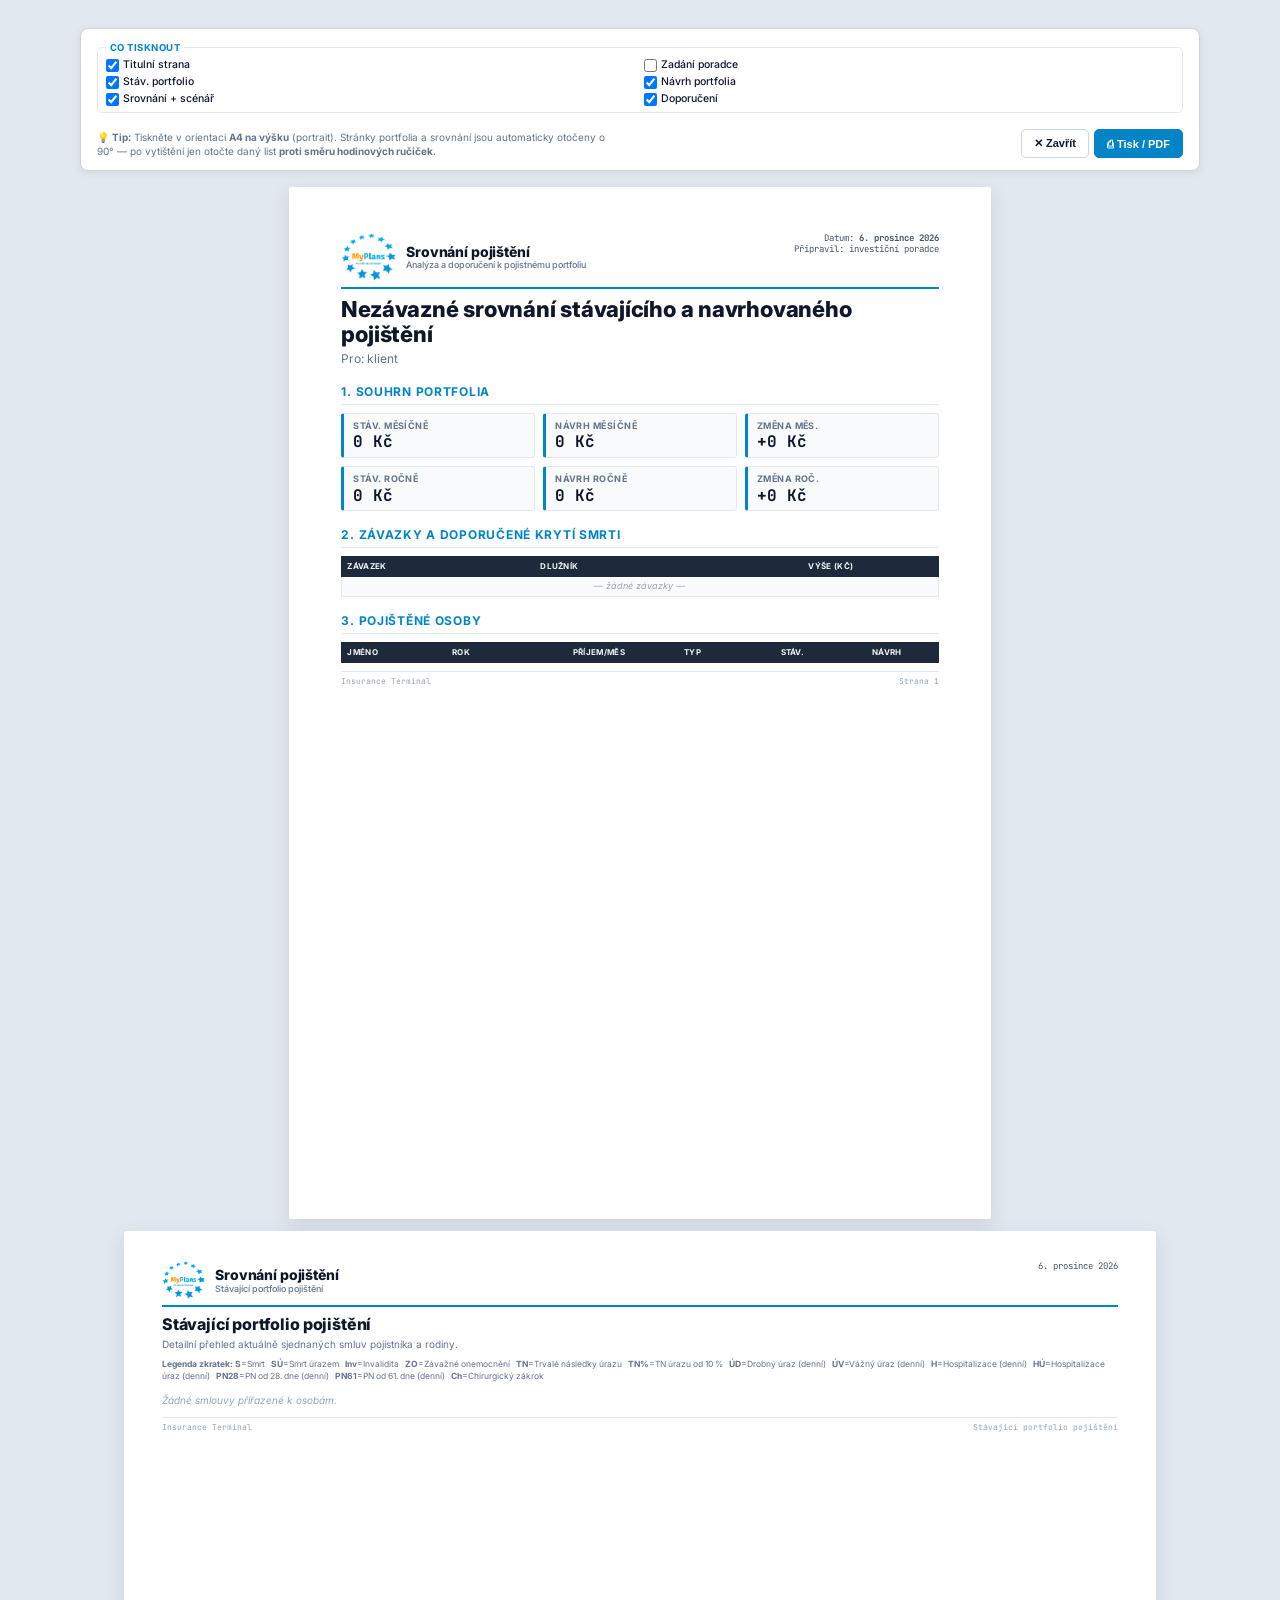
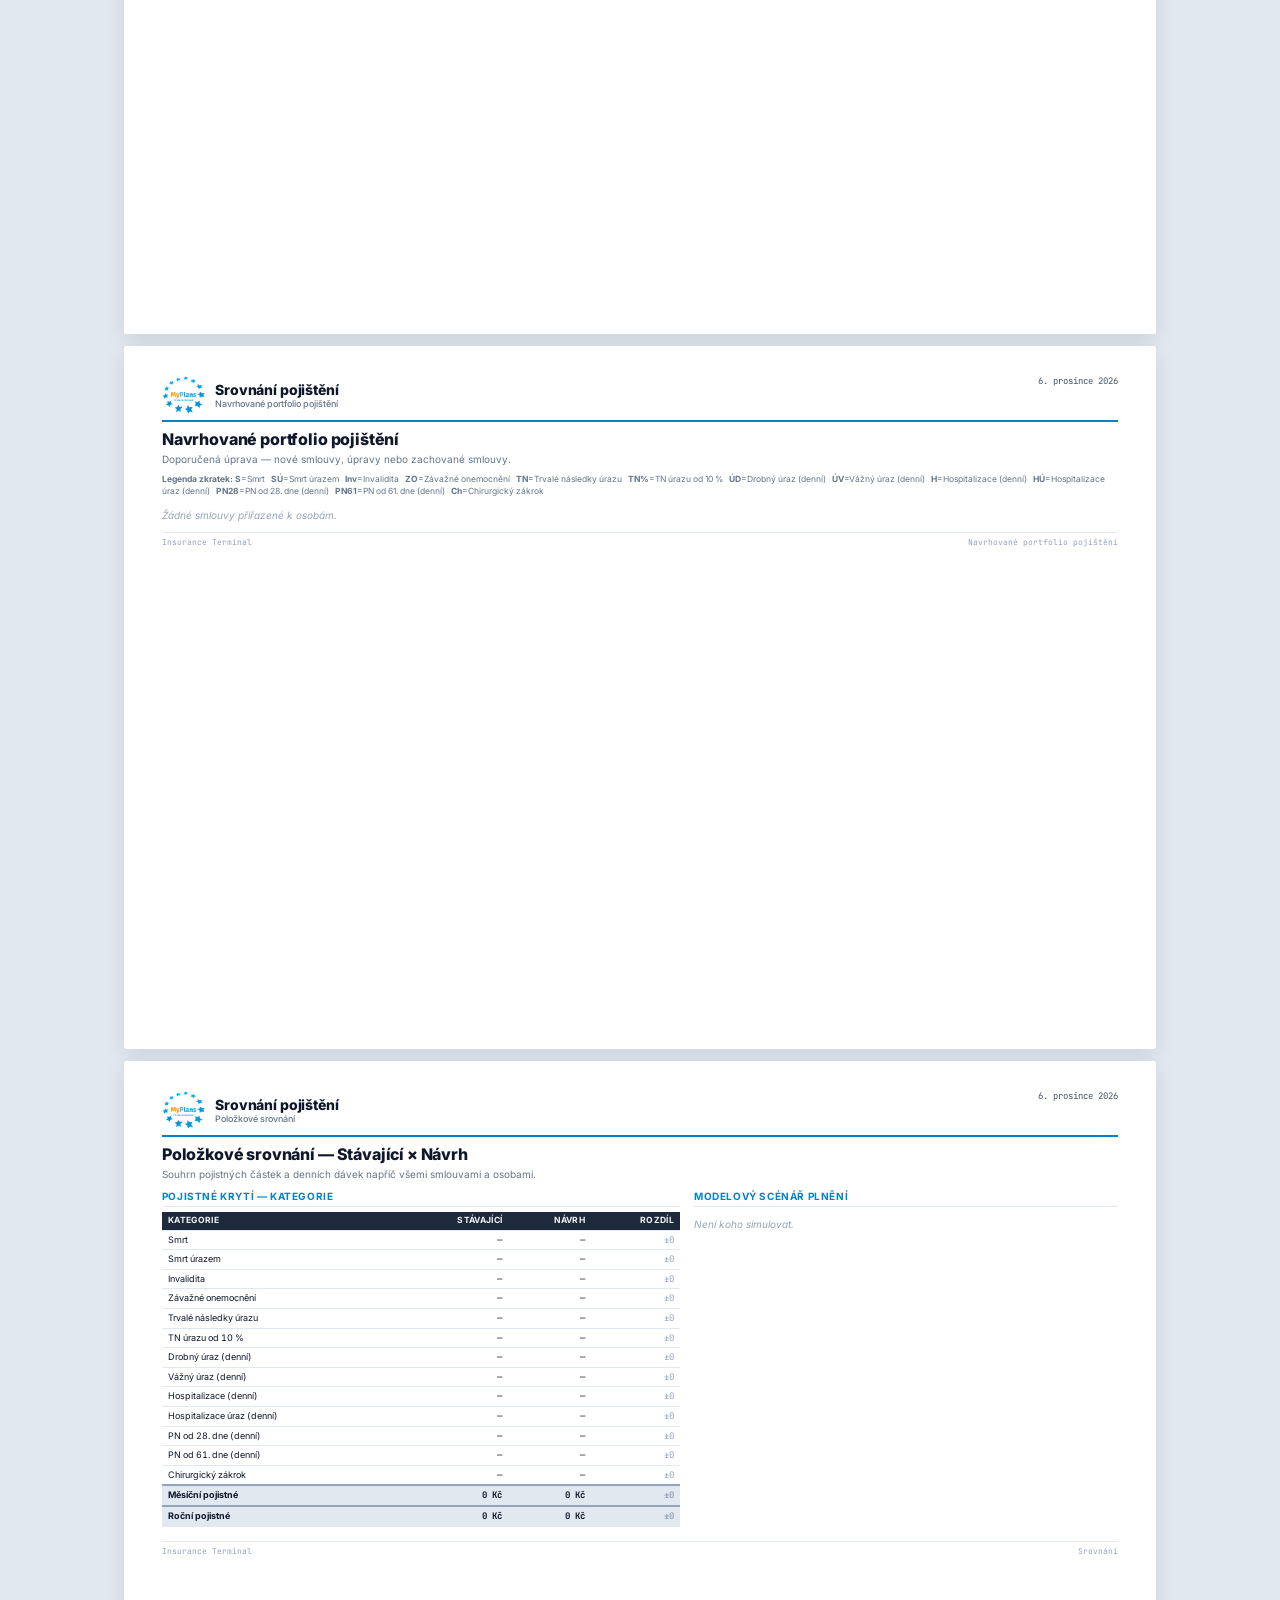
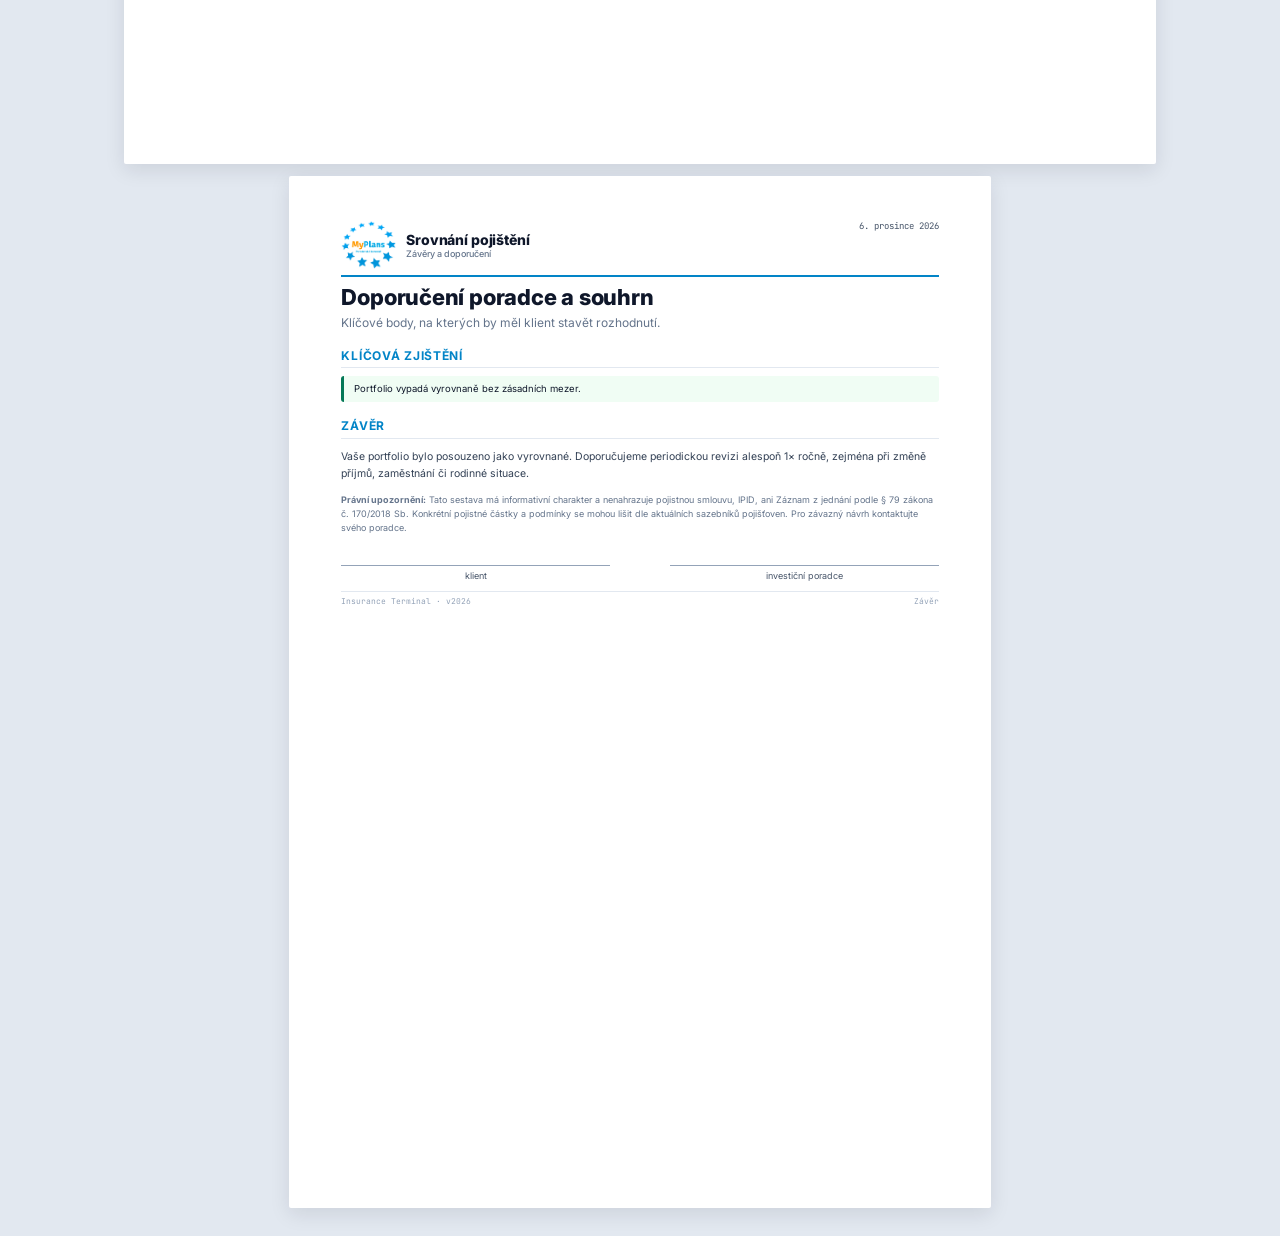
==== commit e81e074e: "Create" ====
--- a/soubory/tisk.html
+++ b/soubory/tisk.html
@@ -26,21 +26,22 @@
             line-height: 1.4;
         }
 
+        /* Toolbar je teď NORMÁLNÍ block element NAD print obsahem (ne fixed popup).
+           Tím nezakrývá obsah a chová se předvídatelněji. */
         .toolbar {
-            position: fixed;
-            top: 10px;
-            right: 10px;
+            max-width: 1120px;
+            margin: 12px auto 16px;
             background: #ffffff;
             border: 1px solid #cbd5e1;
-            border-radius: 6px;
-            padding: 8px 10px;
+            border-radius: 8px;
+            padding: 12px 16px;
             display: flex;
-            flex-direction: column;
-            gap: 6px;
-            box-shadow: 0 6px 20px rgba(15,23,42,.15);
-            z-index: 1000;
-            max-width: 280px;
-        }
+            align-items: center;
+            flex-wrap: wrap;
+            gap: 16px;
+            box-shadow: 0 2px 8px rgba(15,23,42,.08);
+        }
+        .toolbar fieldset { flex: 1 1 auto; min-width: 0; }
         .toolbar-row {
             display: flex;
             gap: 5px;
@@ -413,27 +414,93 @@
         }
         .page.portrait .brief { font-size: 11px; padding: 10px 14px; margin: 12px 0 18px; }
 
-        /* PRINT */
+        /* ═══════════════════════════════════════════════════════════════════
+           PRINT — mixed orientations workaround.
+           Prohlížeče (Chrome zejména) neumí spolehlivě střídat portrait/landscape
+           v jednom tiskovém souboru. Proto FORCE-tiskneme všechny stránky jako
+           A4 portrait a obsah landscape stránek otočíme o 90° pomocí CSS transform.
+           Uživatel po vytištění jednoduše otočí příslušný list papíru o 90°
+           proti směru hodinových ručiček a čte landscape obsah ve správné orientaci.
+           ═══════════════════════════════════════════════════════════════════ */
+
+        /* SCREEN VIEW — .landscape-inner se chová jako transparentní wrapper. */
+        .landscape-inner {
+            display: block;
+        }
+
         @media print {
             html, body { background: white !important; padding: 0 !important; margin: 0 !important; }
             .toolbar { display: none !important; }
+
+            /* Všechny stránky na A4 portrait papír, bez printerových margin
+               (margins jsou součástí .page padding). */
+            @page { size: A4 portrait; margin: 0; }
+
+            /* Každý .page = jeden A4 portrait list papíru. */
             .page {
+                width: 210mm !important;
+                height: 297mm !important;
+                min-height: 0 !important;
+                max-width: 210mm !important;
+                max-height: 297mm !important;
+                margin: 0 !important;
+                padding: 0 !important;
                 box-shadow: none !important;
                 border-radius: 0 !important;
-                margin: 0 !important;
-                width: 100% !important;
-                min-height: 0 !important;
-                padding: 0 !important;
+                position: relative;
+                overflow: hidden !important;
+                page-break-after: always;
+                page-break-inside: avoid;
+                /* `contain: paint` zajistí, že potomci (i absolutně pozicovaní)
+                   se vykreslí jen uvnitř hranic .page — kritické pro print. */
+                contain: paint;
             }
-            .page:not(:last-of-type) { page-break-after: always; }
-            /* Default landscape for content pages */
-            @page { size: A4 landscape; margin: 10mm 10mm; }
-            /* Portrait override for cover + closing pages */
-            .page.portrait { page: cover; }
-            @page cover { size: A4 portrait; margin: 14mm 16mm; }
-            /* Repeat table headers on each printed page */
-            table { page-break-inside: auto; }
-            tr { page-break-inside: avoid; page-break-after: auto; }
+            .page:last-of-type { page-break-after: auto; }
+
+            /* Portrait stránky (.page.portrait): obsah se renderuje normálně */
+            .page.portrait {
+                padding: 12mm 14mm !important;
+            }
+            .page.portrait .landscape-inner {
+                position: static;
+                transform: none;
+                width: 100%;
+                height: 100%;
+                padding: 0;
+            }
+
+            /* Landscape stránky: vnitřní wrapper má PŘESNĚ stejné rozměry jako
+               .page na screen view (273×186 mm s padding 8mm 10mm) — aby tabulky
+               a sazba layoutovaly identicky. Použijeme position: absolute s
+               TOP-LEFT origin + explicitní translate hodnoty (deterministicky
+               spolehlivější v Chromu při tisku než translate(-50%, -50%)).
+
+               Matematika rotace o 90° kolem (0,0):
+               - Před rotací: x ∈ [0, 273], y ∈ [0, 186]
+               - Po rotate(90deg): x ∈ [-186, 0], y ∈ [0, 273]
+               - Po translate(198mm, 12mm): x ∈ [12, 198], y ∈ [12, 285]
+               → 12mm okraj všude kolem na 210×297 papíru. */
+            .page:not(.portrait) .landscape-inner {
+                position: absolute;
+                top: 0;
+                left: 0;
+                width: 273mm;
+                height: 186mm;
+                padding: 8mm 10mm;
+                box-sizing: border-box;
+                background: white;
+                transform: translate(198mm, 12mm) rotate(90deg);
+                transform-origin: top left;
+                page-break-inside: avoid;
+            }
+
+            /* Tabulky uvnitř rotovaného landscape-inner nesmí page-breakovat —
+               celá rotovaná stránka je jeden A4 list. Mimo landscape-inner (na
+               portrait stránkách) povolíme splitting velkých tabulek. */
+            .landscape-inner table { page-break-inside: avoid; break-inside: avoid; }
+            .landscape-inner tr { page-break-inside: avoid; break-inside: avoid; }
+            .page.portrait table { page-break-inside: auto; }
+            .page.portrait tr { page-break-inside: avoid; page-break-after: auto; }
             thead { display: table-header-group; }
             tfoot { display: table-footer-group; }
         }
@@ -454,9 +521,16 @@
                 <label><input type="checkbox" id="chkReco" checked onchange="render()"> Doporučení</label>
             </div>
         </fieldset>
-        <div class="toolbar-row" style="justify-content:flex-end">
-            <button onclick="window.close()" title="Zavřít okno">✕ Zavřít</button>
-            <button onclick="window.print()" class="primary" title="Tisk / Uložit jako PDF">⎙ Tisk / PDF</button>
+        <div class="toolbar-row" style="justify-content:space-between;flex:1 1 100%">
+            <div style="font-size:10px;color:#64748b;line-height:1.4;max-width:520px">
+                💡 <strong>Tip:</strong> Tiskněte v orientaci <strong>A4 na výšku</strong> (portrait).
+                Stránky portfolia a srovnání jsou automaticky otočeny o 90° — po vytištění
+                jen otočte daný list <strong>proti směru hodinových ručiček</strong>.
+            </div>
+            <div style="display:flex;gap:5px">
+                <button onclick="window.close()" title="Zavřít okno">✕ Zavřít</button>
+                <button onclick="window.print()" class="primary" title="Tisk / Uložit jako PDF">⎙ Tisk / PDF</button>
+            </div>
         </div>
     </div>
 
@@ -469,11 +543,24 @@
        ════════════════════════════════════════════════════════════════════ */
     const D = window.INSURANCE_DATA;
     const STORAGE_KEY = 'insurance_compare_data';
+    const DEFAULT_LOGO_URL = 'https://martin-cht.github.io/pojisteni/soubory/logo.png';
+
+    /* Cookie helper – ekvivalent insurance-app.js getCookie/setCookie */
+    function getCookie(name) {
+        try {
+            const m = document.cookie.split('; ').find(r => r.startsWith(name + '='));
+            return m ? decodeURIComponent(m.split('=')[1]) : '';
+        } catch (e) { return ''; }
+    }
+
     let state = { clients: [], currentContracts: [], proposedContracts: [], loans: [], scenario: {}, adviserBrief: '', advisorName: '', logoUrl: '' };
     try {
         const raw = localStorage.getItem(STORAGE_KEY);
         if (raw) state = Object.assign(state, JSON.parse(raw));
     } catch (e) {}
+    /* Fallback z cookies, pokud localStorage byl smazán nebo neobsahuje branding. */
+    if (!state.advisorName) state.advisorName = getCookie('insurance_advisor_name') || '';
+    if (!state.logoUrl) state.logoUrl = getCookie('insurance_logo_url') || DEFAULT_LOGO_URL;
 
     function advisorName() {
         return (state.advisorName || '').trim() || 'investiční poradce';
@@ -710,24 +797,26 @@
         }).filter(Boolean).join('');
 
         p.innerHTML = `
-            <div class="letterhead">
-                <div class="brand-with-logo">
-                    ${logoHtml()}
-                    <div class="brand">Srovnání pojištění <span class="sub">${esc(title)}</span></div>
+            <div class="landscape-inner">
+                <div class="letterhead">
+                    <div class="brand-with-logo">
+                        ${logoHtml()}
+                        <div class="brand">Srovnání pojištění <span class="sub">${esc(title)}</span></div>
+                    </div>
+                    <div class="meta">${today}</div>
                 </div>
-                <div class="meta">${today}</div>
+                <h1 class="doc-title">${esc(title)}</h1>
+                <p class="doc-subtitle">${esc(subtitle)}</p>
+
+                <div style="font-size:8.5px;color:#64748b;margin-bottom:4px">
+                    <strong>Legenda zkratek:</strong>
+                    ${D.CATEGORIES.map(c => `<span style="margin-right:6px"><strong>${esc(c.mini)}</strong>=${esc(c.label)}</span>`).join('')}
+                </div>
+
+                ${blocks || '<p style="font-style:italic;color:#94a3b8">Žádné smlouvy přiřazené k osobám.</p>'}
+
+                <footer class="page-footer"><span>Insurance Terminal</span><span>${esc(title)}</span></footer>
             </div>
-            <h1 class="doc-title">${esc(title)}</h1>
-            <p class="doc-subtitle">${esc(subtitle)}</p>
-
-            <div style="font-size:8.5px;color:#64748b;margin-bottom:4px">
-                <strong>Legenda zkratek:</strong>
-                ${D.CATEGORIES.map(c => `<span style="margin-right:6px"><strong>${esc(c.mini)}</strong>=${esc(c.label)}</span>`).join('')}
-            </div>
-
-            ${blocks || '<p style="font-style:italic;color:#94a3b8">Žádné smlouvy přiřazené k osobám.</p>'}
-
-            <footer class="page-footer"><span>Insurance Terminal</span><span>${esc(title)}</span></footer>
         `;
         return p;
     }
@@ -779,35 +868,37 @@
         }
 
         p.innerHTML = `
-            <div class="letterhead">
-                <div class="brand-with-logo">
-                    ${logoHtml()}
-                    <div class="brand">Srovnání pojištění <span class="sub">Položkové srovnání</span></div>
+            <div class="landscape-inner">
+                <div class="letterhead">
+                    <div class="brand-with-logo">
+                        ${logoHtml()}
+                        <div class="brand">Srovnání pojištění <span class="sub">Položkové srovnání</span></div>
+                    </div>
+                    <div class="meta">${today}</div>
                 </div>
-                <div class="meta">${today}</div>
+                <h1 class="doc-title">Položkové srovnání — Stávající × Návrh</h1>
+                <p class="doc-subtitle">Souhrn pojistných částek a denních dávek napříč všemi smlouvami a osobami.</p>
+
+                <div style="display:grid;grid-template-columns:1.1fr 0.9fr;gap:14px">
+                    <div>
+                        <h2 class="section" style="margin-top:0">Pojistné krytí — kategorie</h2>
+                        <table class="cmp">
+                            <thead><tr><th>Kategorie</th><th>Stávající</th><th>Návrh</th><th>Rozdíl</th></tr></thead>
+                            <tbody>${rows}</tbody>
+                            <tfoot>
+                                <tr class="total"><td>Měsíční pojistné</td><td>${fmtCZK(curM)}</td><td>${fmtCZK(newM)}</td><td class="${diffM > 0 ? 'neg' : diffM < 0 ? 'pos' : 'zero'}">${diffM === 0 ? '±0' : (diffM > 0 ? '+' : '') + fmtCZK(diffM)}</td></tr>
+                                <tr class="total"><td>Roční pojistné</td><td>${fmtCZK(curM*12)}</td><td>${fmtCZK(newM*12)}</td><td class="${diffM > 0 ? 'neg' : diffM < 0 ? 'pos' : 'zero'}">${diffM === 0 ? '±0' : (diffM*12 > 0 ? '+' : '') + fmtCZK(diffM*12)}</td></tr>
+                            </tfoot>
+                        </table>
+                    </div>
+                    <div>
+                        <h2 class="section" style="margin-top:0">Modelový scénář plnění</h2>
+                        ${scenHtml}
+                    </div>
+                </div>
+
+                <footer class="page-footer"><span>Insurance Terminal</span><span>Srovnání</span></footer>
             </div>
-            <h1 class="doc-title">Položkové srovnání — Stávající × Návrh</h1>
-            <p class="doc-subtitle">Souhrn pojistných částek a denních dávek napříč všemi smlouvami a osobami.</p>
-
-            <div style="display:grid;grid-template-columns:1.1fr 0.9fr;gap:14px">
-                <div>
-                    <h2 class="section" style="margin-top:0">Pojistné krytí — kategorie</h2>
-                    <table class="cmp">
-                        <thead><tr><th>Kategorie</th><th>Stávající</th><th>Návrh</th><th>Rozdíl</th></tr></thead>
-                        <tbody>${rows}</tbody>
-                        <tfoot>
-                            <tr class="total"><td>Měsíční pojistné</td><td>${fmtCZK(curM)}</td><td>${fmtCZK(newM)}</td><td class="${diffM > 0 ? 'neg' : diffM < 0 ? 'pos' : 'zero'}">${diffM === 0 ? '±0' : (diffM > 0 ? '+' : '') + fmtCZK(diffM)}</td></tr>
-                            <tr class="total"><td>Roční pojistné</td><td>${fmtCZK(curM*12)}</td><td>${fmtCZK(newM*12)}</td><td class="${diffM > 0 ? 'neg' : diffM < 0 ? 'pos' : 'zero'}">${diffM === 0 ? '±0' : (diffM*12 > 0 ? '+' : '') + fmtCZK(diffM*12)}</td></tr>
-                        </tfoot>
-                    </table>
-                </div>
-                <div>
-                    <h2 class="section" style="margin-top:0">Modelový scénář plnění</h2>
-                    ${scenHtml}
-                </div>
-            </div>
-
-            <footer class="page-footer"><span>Insurance Terminal</span><span>Srovnání</span></footer>
         `;
         return p;
     }
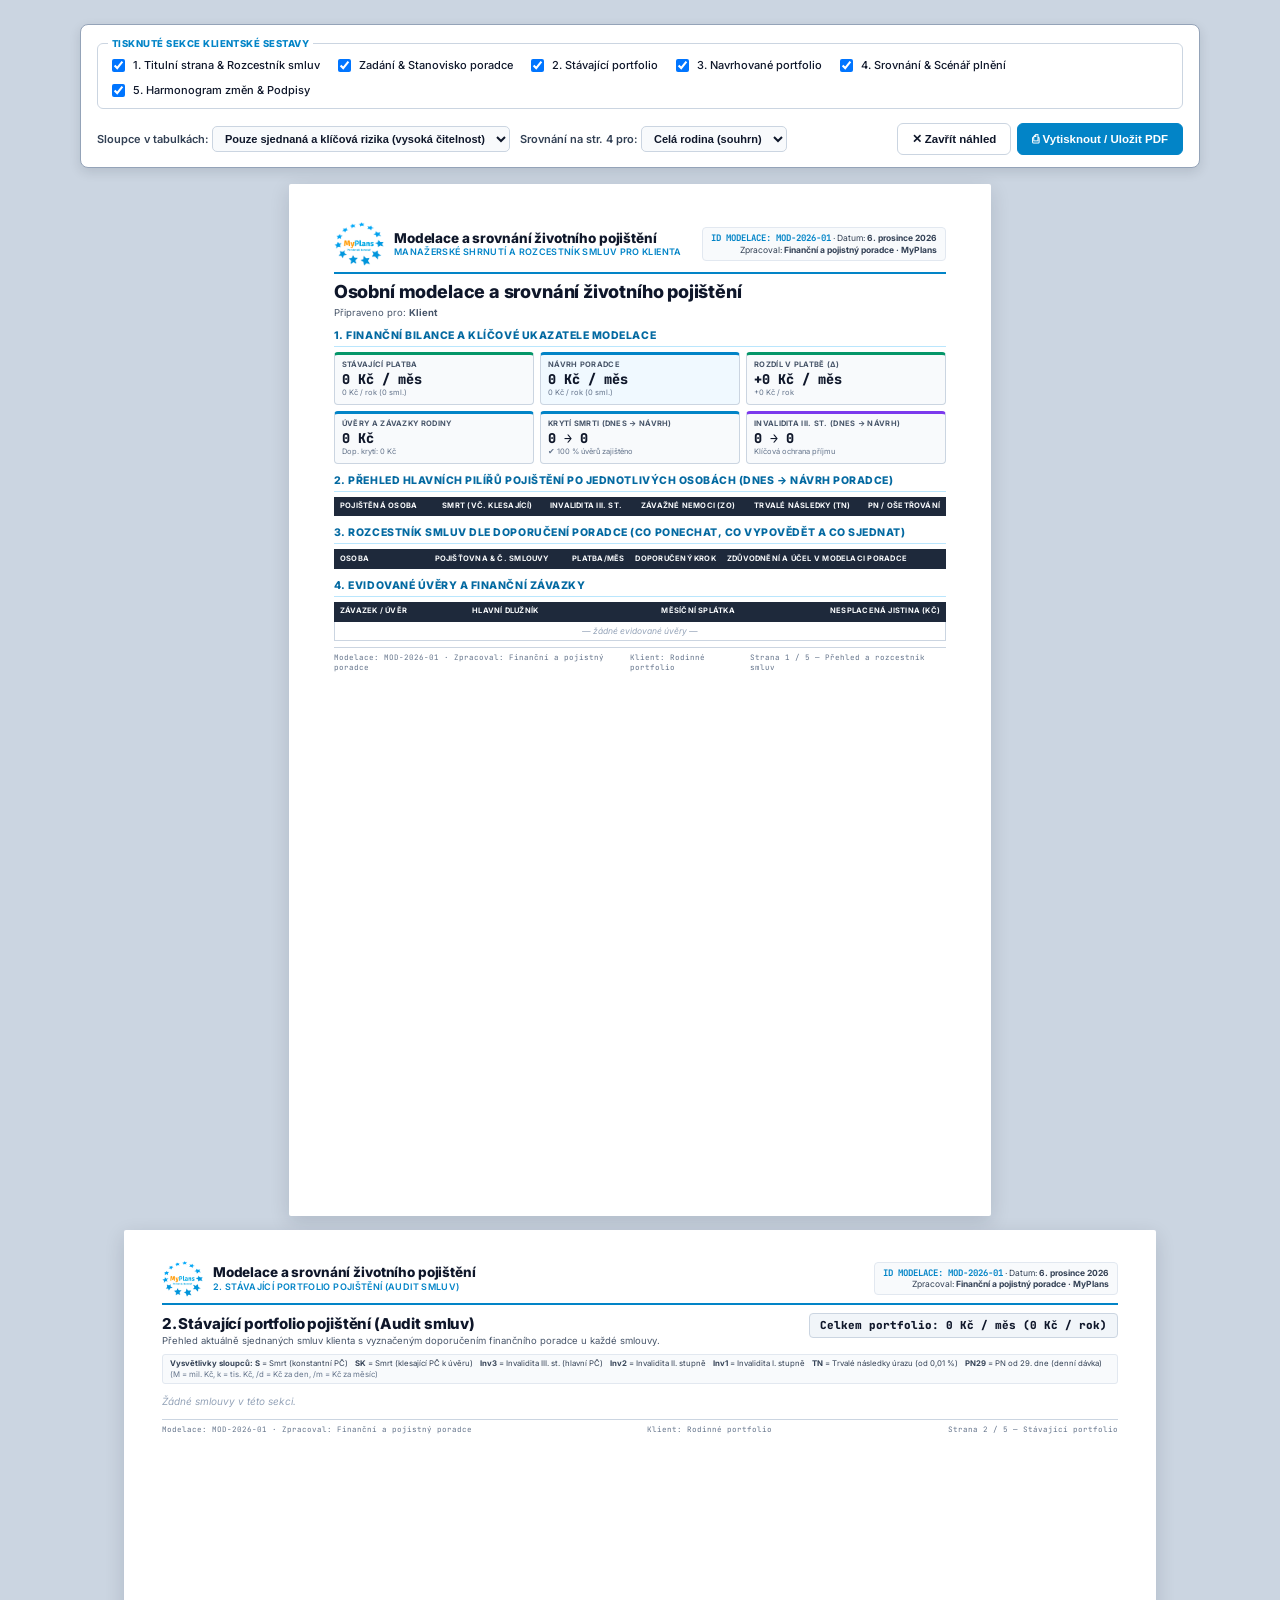
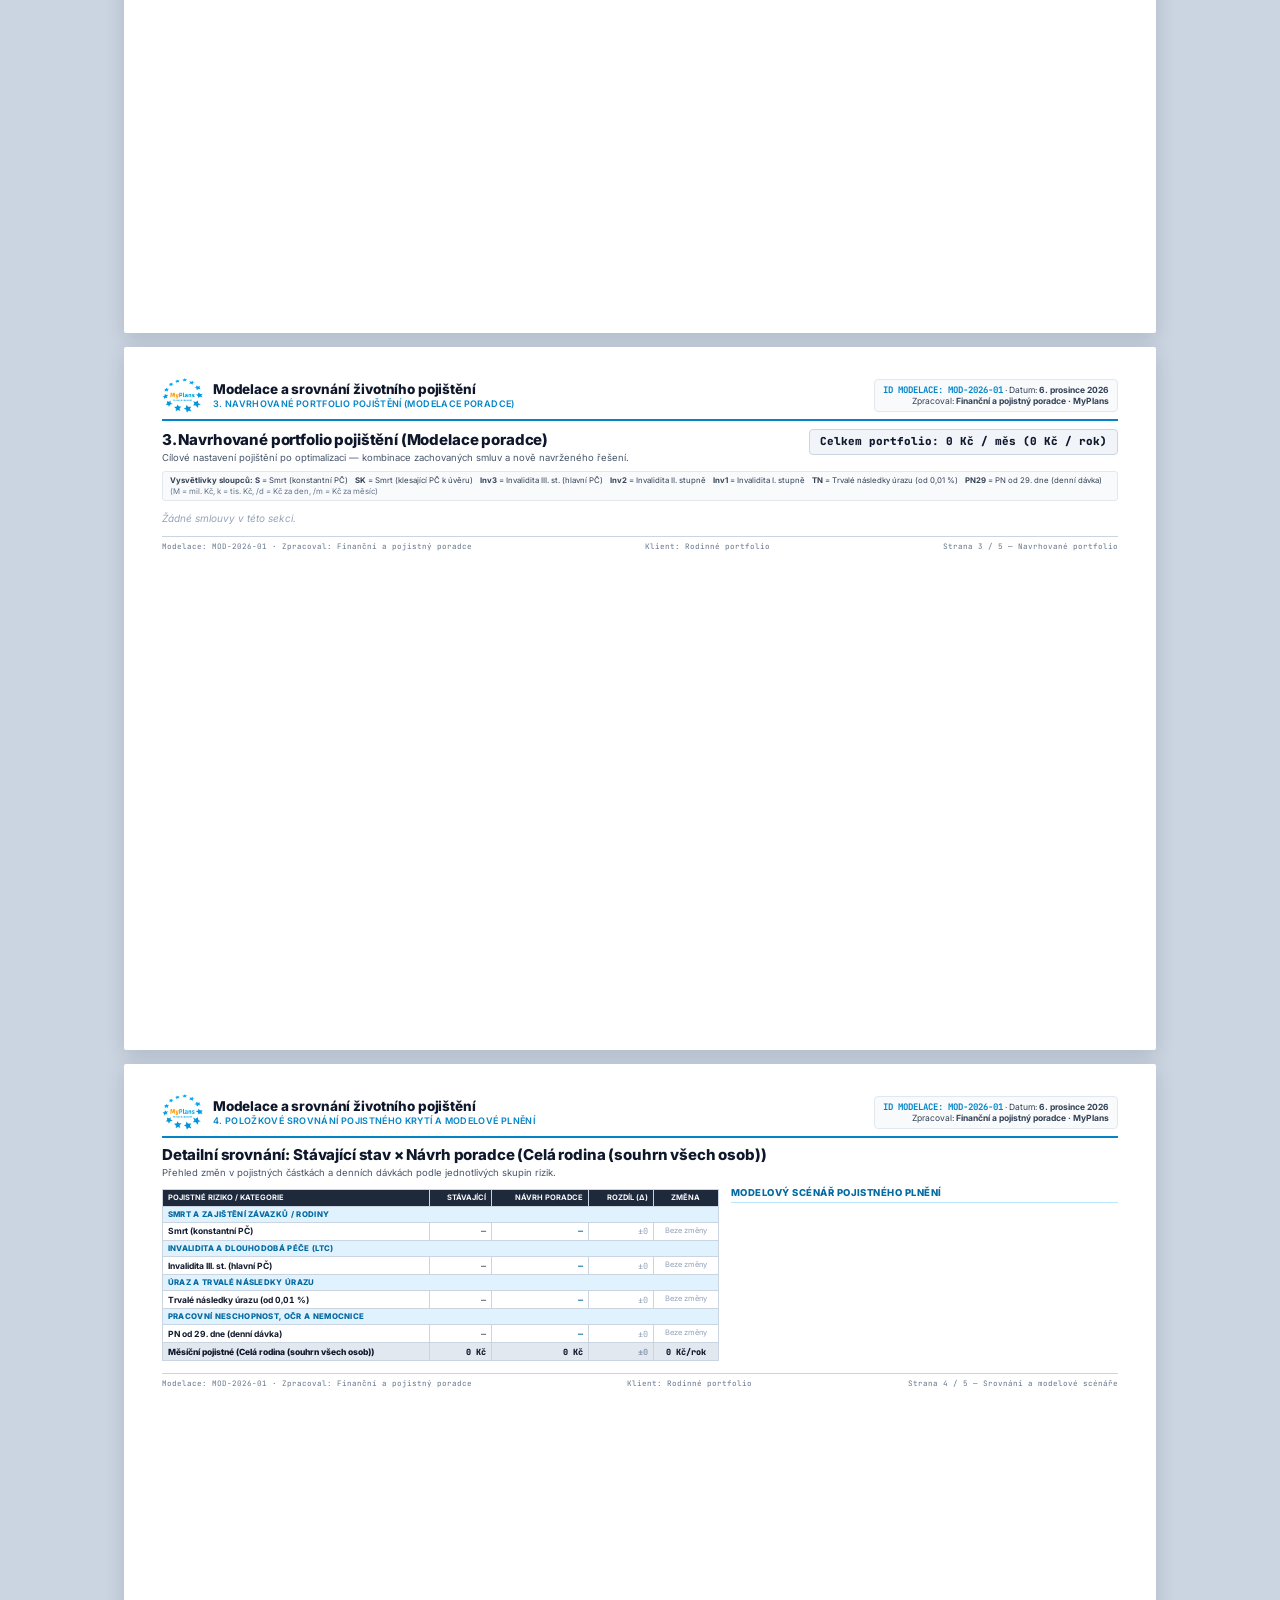
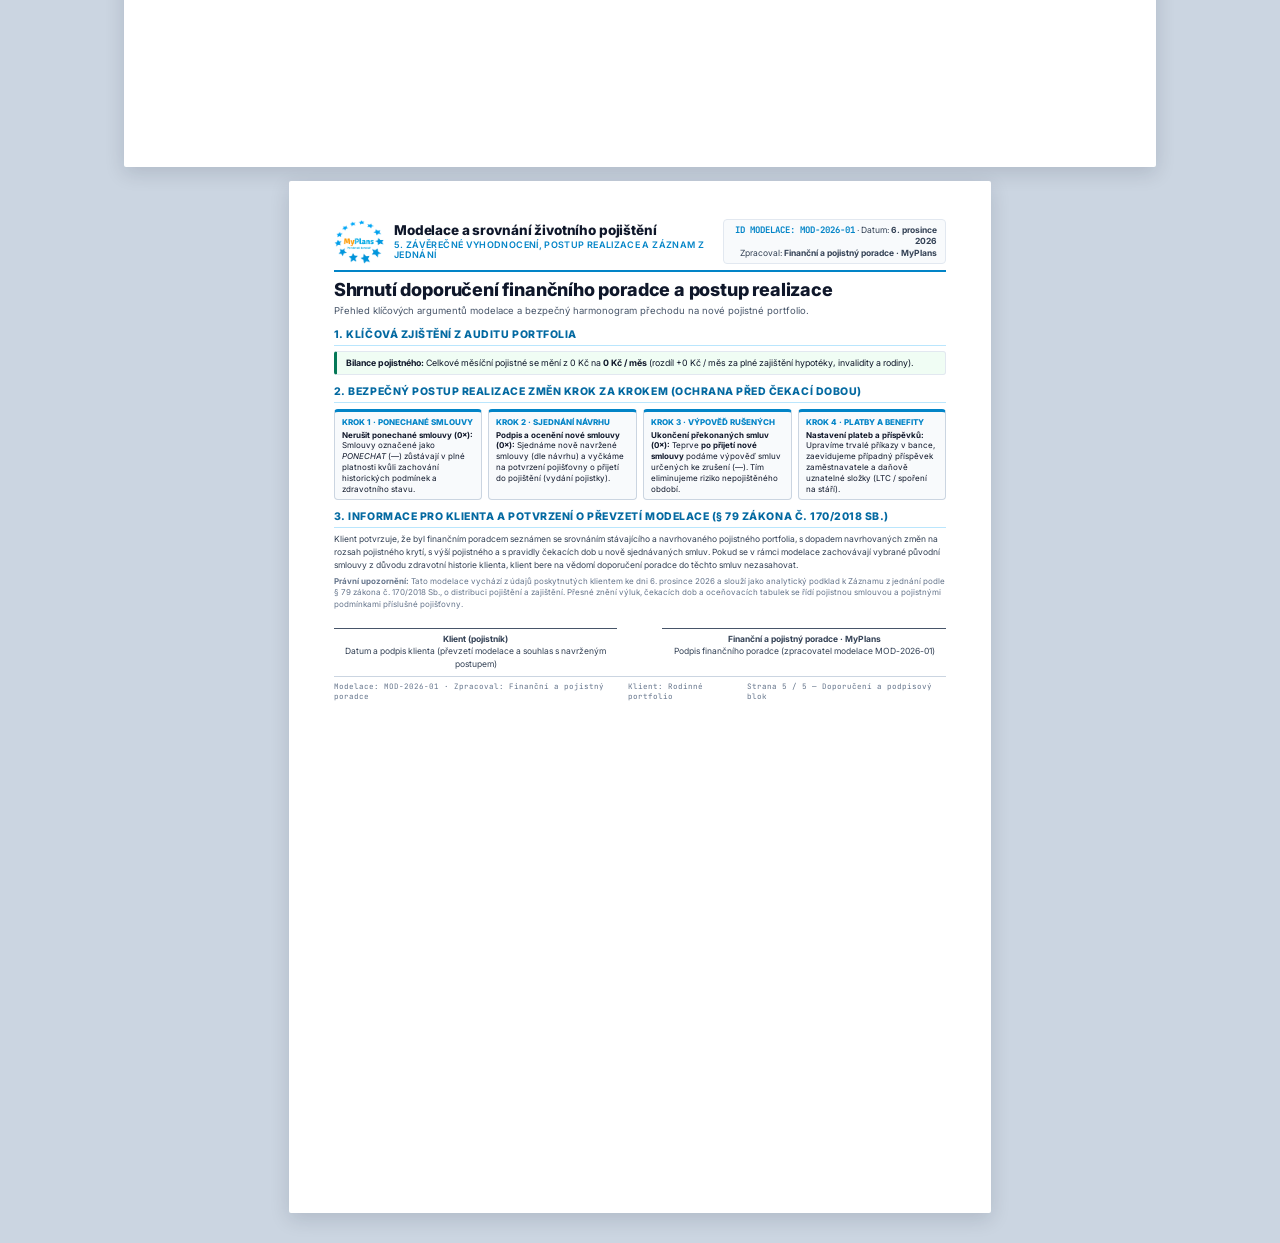
==== commit 23804ac9: "Update" ====
--- a/soubory/tisk.html
+++ b/soubory/tisk.html
@@ -3,7 +3,7 @@
 <head>
     <meta charset="UTF-8">
     <meta name="viewport" content="width=device-width, initial-scale=1.0">
-    <title>Srovnání pojištění – Sestava k tisku</title>
+    <title>Srovnání a modelace životního pojištění – Klientská sestava</title>
     <script src="insurance-data.js"></script>
     <style>
         @import url('https://fonts.googleapis.com/css2?family=Inter:wght@300;400;500;600;700;800&family=JetBrains+Mono:wght@400;500;700&display=swap');
@@ -18,425 +18,482 @@
 
         body {
             font-family: 'Inter', sans-serif;
-            background: #e2e8f0;
+            background: #cbd5e1;
             color: #0f172a;
             margin: 0;
             padding: 16px;
             font-size: 10px;
-            line-height: 1.4;
-        }
-
-        /* Toolbar je teď NORMÁLNÍ block element NAD print obsahem (ne fixed popup).
-           Tím nezakrývá obsah a chová se předvídatelněji. */
+            line-height: 1.42;
+        }
+
+        /* ── TOOLBAR (skryto při tisku) ── */
         .toolbar {
             max-width: 1120px;
-            margin: 12px auto 16px;
+            margin: 8px auto 16px;
             background: #ffffff;
-            border: 1px solid #cbd5e1;
+            border: 1px solid #94a3b8;
             border-radius: 8px;
             padding: 12px 16px;
             display: flex;
             align-items: center;
             flex-wrap: wrap;
-            gap: 16px;
-            box-shadow: 0 2px 8px rgba(15,23,42,.08);
-        }
-        .toolbar fieldset { flex: 1 1 auto; min-width: 0; }
-        .toolbar-row {
-            display: flex;
-            gap: 5px;
-            align-items: center;
-            flex-wrap: wrap;
-        }
-        .toolbar button {
-            font-size: 11px;
-            font-weight: 600;
-            padding: 7px 12px;
+            gap: 14px;
+            box-shadow: 0 4px 12px rgba(15,23,42,.12);
+        }
+        .toolbar fieldset {
             border: 1px solid #cbd5e1;
-            border-radius: 5px;
-            background: #ffffff;
-            color: #0f172a;
-            cursor: pointer;
-        }
-        .toolbar button:hover { background: #f1f5f9; }
-        .toolbar button.primary { background: #0284c7; color: white; border-color: #0284c7; }
-        .toolbar button.primary:hover { background: #0369a1; }
-        .toolbar label {
-            display: inline-flex; align-items: center; gap: 4px;
-            font-size: 10px; color: #475569;
-        }
-        .toolbar select {
-            font-size: 10px; padding: 5px 6px; border: 1px solid #cbd5e1;
-            border-radius: 4px; background: #ffffff;
-        }
-        .toolbar fieldset {
-            border: 1px solid #e2e8f0;
-            border-radius: 5px;
+            border-radius: 6px;
             margin: 0;
-            padding: 4px 8px 6px;
+            padding: 6px 10px 8px;
+            flex: 1 1 auto;
         }
         .toolbar legend {
             font-size: 9.5px;
-            font-weight: 700;
+            font-weight: 800;
             text-transform: uppercase;
             letter-spacing: 0.05em;
             color: #0284c7;
             padding: 0 4px;
         }
         .toolbar .checks {
-            display: grid;
-            grid-template-columns: 1fr 1fr;
-            gap: 2px 8px;
+            display: flex;
+            flex-wrap: wrap;
+            gap: 6px 14px;
         }
         .toolbar .checks label {
-            font-size: 10.5px;
+            display: inline-flex;
+            align-items: center;
+            gap: 5px;
+            font-size: 11px;
             color: #0f172a;
             font-weight: 500;
             cursor: pointer;
         }
-        .toolbar .checks input[type="checkbox"] { margin: 0; }
-
-        /* PRINT — letterhead logo */
+        .toolbar select {
+            font-size: 11px;
+            padding: 5px 8px;
+            border: 1px solid #cbd5e1;
+            border-radius: 5px;
+            background: #f8fafc;
+            color: #0f172a;
+            font-weight: 600;
+        }
+        .toolbar button {
+            font-size: 11.5px;
+            font-weight: 700;
+            padding: 8px 14px;
+            border: 1px solid #cbd5e1;
+            border-radius: 6px;
+            background: #ffffff;
+            color: #0f172a;
+            cursor: pointer;
+        }
+        .toolbar button:hover { background: #f1f5f9; }
+        .toolbar button.primary { background: #0284c7; color: white; border-color: #0284c7; }
+        .toolbar button.primary:hover { background: #0369a1; }
+
+        /* ── PAGES ── */
+        .page {
+            width: var(--page-w);
+            min-height: var(--page-h);
+            margin: 0 auto 14px;
+            background: #ffffff;
+            padding: 8mm 10mm;
+            box-shadow: 0 6px 20px rgba(15,23,42,.14);
+            border-radius: 2px;
+            page-break-after: always;
+            position: relative;
+            overflow: hidden;
+        }
+        .page:last-of-type { page-break-after: auto; }
+
+        .page.portrait {
+            width: 186mm;
+            min-height: 273mm;
+            padding: 10mm 12mm;
+        }
+
+        /* ── LETTERHEAD (Hlavička s jasnou identifikací poradce a modelace) ── */
+        .letterhead {
+            display: flex;
+            justify-content: space-between;
+            align-items: center;
+            border-bottom: 2.5px solid #0284c7;
+            padding-bottom: 6px;
+            margin-bottom: 8px;
+            gap: 12px;
+        }
         .letterhead .brand-with-logo {
             display: flex;
             align-items: center;
             gap: 10px;
         }
         .letterhead .logo-img {
-            max-height: 38px;
-            max-width: 150px;
+            max-height: 36px;
+            max-width: 145px;
             width: auto;
             height: auto;
             object-fit: contain;
         }
-        .page.portrait .letterhead .logo-img { max-height: 48px; max-width: 180px; }
-
-        /* A4 LANDSCAPE PAGE — 297×210mm */
-        .page {
-            width: var(--page-w);
-            min-height: var(--page-h);
-            margin: 0 auto 12px;
-            background: #ffffff;
-            padding: 8mm 10mm;
-            box-shadow: 0 6px 20px rgba(15,23,42,.10);
-            border-radius: 2px;
-            page-break-after: always;
-            position: relative;
-            overflow: hidden;
-        }
-        .page:last-of-type { page-break-after: auto; }
-
-        /* PORTRAIT PAGE — title + final */
-        .page.portrait {
-            width: 186mm;
-            min-height: 273mm;
-            padding: 12mm 14mm;
-        }
-
-        /* HEADER LETTERHEAD */
-        .letterhead {
-            display: flex;
-            justify-content: space-between;
-            align-items: flex-start;
-            border-bottom: 2px solid #0284c7;
-            padding-bottom: 6px;
-            margin-bottom: 8px;
-        }
+        .page.portrait .letterhead .logo-img { max-height: 44px; max-width: 170px; }
         .letterhead .brand {
-            font-size: 14px;
+            font-size: 13.5px;
             font-weight: 800;
             color: #0f172a;
             letter-spacing: -0.01em;
-            line-height: 1.1;
+            line-height: 1.15;
         }
         .letterhead .brand .sub {
             font-size: 9px;
-            font-weight: 500;
-            color: #64748b;
+            font-weight: 600;
+            color: #0284c7;
             display: block;
             margin-top: 1px;
-            letter-spacing: 0;
+            text-transform: uppercase;
+            letter-spacing: 0.04em;
         }
         .letterhead .meta {
+            font-size: 8.5px;
+            color: #334155;
+            text-align: right;
+            line-height: 1.35;
+            background: #f8fafc;
+            border: 1px solid #e2e8f0;
+            border-radius: 4px;
+            padding: 4px 8px;
+        }
+        .letterhead .meta .model-id {
+            font-family: 'JetBrains Mono', monospace;
+            font-weight: 700;
+            color: #0284c7;
             font-size: 9px;
-            color: #475569;
-            text-align: right;
-            font-family: 'JetBrains Mono', monospace;
-            line-height: 1.3;
         }
 
         h1.doc-title {
-            font-size: 16px;
+            font-size: 15px;
             font-weight: 800;
             color: #0f172a;
-            margin: 0 0 3px 0;
+            margin: 0 0 2px 0;
             letter-spacing: -0.01em;
             line-height: 1.15;
         }
-        .page.portrait h1.doc-title { font-size: 22px; margin-bottom: 4px; }
+        .page.portrait h1.doc-title { font-size: 18px; margin-bottom: 3px; }
         p.doc-subtitle {
-            font-size: 10px;
-            color: #64748b;
-            margin: 0 0 8px 0;
-        }
-        .page.portrait p.doc-subtitle { font-size: 12px; margin-bottom: 14px; }
+            font-size: 9.5px;
+            color: #475569;
+            margin: 0 0 7px 0;
+        }
 
         h2.section {
-            font-size: 10px;
+            font-size: 9.5px;
+            font-weight: 800;
+            text-transform: uppercase;
+            letter-spacing: 0.05em;
+            color: #0369a1;
+            margin: 8px 0 4px 0;
+            padding-bottom: 2px;
+            border-bottom: 1.5px solid #bae6fd;
+            display: flex;
+            align-items: center;
+            justify-content: space-between;
+        }
+        .page.portrait h2.section { font-size: 10.5px; margin: 10px 0 5px 0; }
+        h3.subsec {
+            font-size: 9.5px;
             font-weight: 700;
+            color: #0f172a;
+            margin: 6px 0 3px 0;
+            display: flex;
+            align-items: center;
+            justify-content: space-between;
+            background: #f1f5f9;
+            padding: 3px 7px;
+            border-left: 3px solid #0284c7;
+            border-radius: 2px;
+        }
+
+        /* ── ADVISOR RECOMMENDATION HERO BOX ── */
+        .advisor-hero {
+            background: #f0f9ff;
+            border: 1.5px solid #7dd3fc;
+            border-left: 5px solid #0284c7;
+            border-radius: 4px;
+            padding: 7px 10px;
+            margin: 6px 0 8px;
+        }
+        .advisor-hero .hero-title {
+            font-size: 9px;
+            font-weight: 800;
             text-transform: uppercase;
-            letter-spacing: 0.06em;
-            color: #0284c7;
-            margin: 10px 0 5px 0;
-            padding-bottom: 3px;
-            border-bottom: 1px solid #e2e8f0;
-        }
-        .page.portrait h2.section { font-size: 12px; margin: 16px 0 8px 0; }
-        h3.subsec {
-            font-size: 10px;
-            font-weight: 700;
-            color: #1e293b;
-            margin: 8px 0 3px 0;
-        }
-
-        /* KPI ROW */
+            letter-spacing: 0.05em;
+            color: #0369a1;
+            margin-bottom: 3px;
+            display: flex;
+            justify-content: space-between;
+        }
+        .advisor-hero .hero-body {
+            font-size: 9.5px;
+            line-height: 1.45;
+            color: #0f172a;
+            font-weight: 500;
+        }
+
+        .brief {
+            background: #fffbeb;
+            border: 1px solid #fde68a;
+            border-left: 4px solid #d97706;
+            border-radius: 4px;
+            padding: 5px 9px;
+            font-size: 9px;
+            line-height: 1.4;
+            color: #451a03;
+            margin: 5px 0 7px;
+        }
+        .brief strong.lbl {
+            text-transform: uppercase;
+            font-size: 8.5px;
+            color: #b45309;
+            letter-spacing: 0.04em;
+            display: block;
+            margin-bottom: 1px;
+        }
+
+        /* ── KPI ROW ── */
         .kpi-row {
             display: grid;
             grid-template-columns: repeat(6, 1fr);
-            gap: 6px;
-            margin: 8px 0 10px;
+            gap: 5px;
+            margin: 5px 0 8px;
         }
         .kpi {
-            border: 1px solid #e2e8f0;
-            border-left: 3px solid #0284c7;
+            border: 1px solid #cbd5e1;
+            border-top: 3px solid #0284c7;
+            border-radius: 4px;
+            padding: 5px 7px;
+            background: #f8fafc;
+        }
+        .kpi .lbl { font-size: 7.5px; text-transform: uppercase; letter-spacing: 0.04em; color: #475569; font-weight: 700; }
+        .kpi .val { font-family: 'JetBrains Mono', monospace; font-size: 12px; font-weight: 800; color: #0f172a; margin-top: 1px; line-height: 1.15; }
+        .kpi .sub { font-size: 7.5px; color: #64748b; margin-top: 1px; }
+        .kpi.curr { border-top-color: #059669; }
+        .kpi.prop { border-top-color: #0284c7; background: #f0f9ff; }
+        .kpi.score { border-top-color: #7c3aed; }
+        .kpi.diff-pos { border-top-color: #059669; }
+        .kpi.diff-neg { border-top-color: #d97706; }
+
+        .page.portrait .kpi-row { grid-template-columns: repeat(3, 1fr); gap: 6px; }
+        .page.portrait .kpi .val { font-size: 13.5px; }
+
+        /* ── STATUS BADGES (pro jednoznačnou identifikaci smluv) ── */
+        .st-badge {
+            display: inline-block;
+            font-size: 7.5px;
+            font-weight: 800;
+            text-transform: uppercase;
+            letter-spacing: 0.04em;
+            padding: 1.5px 5px;
             border-radius: 3px;
-            padding: 6px 9px;
-            background: #f8fafc;
-        }
-        .kpi .lbl { font-size: 8px; text-transform: uppercase; letter-spacing: 0.05em; color: #64748b; font-weight: 700; }
-        .kpi .val { font-family: 'JetBrains Mono', monospace; font-size: 14px; font-weight: 700; color: #0f172a; margin-top: 1px; line-height: 1.1; }
-        .kpi.diff-pos { border-left-color: #059669; }
-        .kpi.diff-neg { border-left-color: #be123c; }
-        .kpi.diff-pos .val { color: #047857; }
-        .kpi.diff-neg .val { color: #be123c; }
-
-        .page.portrait .kpi-row { grid-template-columns: repeat(3, 1fr); gap: 8px; }
-        .page.portrait .kpi .lbl { font-size: 9px; }
-        .page.portrait .kpi .val { font-size: 16px; }
-
-        /* TABLES — ultra compact */
+            white-space: nowrap;
+            border: 1px solid transparent;
+        }
+        .status-keep        { background: #dcfce7; color: #166534; border-color: #86efac; }
+        .status-modify      { background: #fef3c7; color: #92400e; border-color: #fde68a; }
+        .status-cancel      { background: #ffe4e6; color: #9f1239; border-color: #fda4af; }
+        .status-consolidate { background: #f3e8ff; color: #6b21a8; border-color: #d8b4fe; }
+        .status-new         { background: #e0f2fe; color: #075985; border-color: #7dd3fc; }
+
+        /* ── TABLES ── */
         table.t {
             width: 100%;
             border-collapse: collapse;
-            margin: 4px 0 6px;
-            font-size: 9px;
+            margin: 3px 0 6px;
+            font-size: 8.5px;
             table-layout: auto;
         }
         table.t th {
             background: #1e293b;
-            color: #f1f5f9;
+            color: #f8fafc;
             font-weight: 700;
-            padding: 4px 5px;
+            padding: 3.5px 5px;
             text-align: left;
             text-transform: uppercase;
-            letter-spacing: 0.04em;
-            font-size: 8px;
+            letter-spacing: 0.03em;
+            font-size: 7.5px;
             border: 1px solid #1e293b;
             white-space: nowrap;
         }
         table.t td {
             padding: 3px 5px;
-            border: 1px solid #e2e8f0;
+            border: 1px solid #cbd5e1;
             vertical-align: middle;
-            font-size: 9px;
-        }
-        table.t tr:nth-child(odd) td { background: #f8fafc; }
+            font-size: 8.5px;
+        }
+        table.t tr:nth-child(even) td { background: #f8fafc; }
         table.t td.num {
             font-family: 'JetBrains Mono', monospace;
             font-variant-numeric: tabular-nums;
             text-align: right;
             white-space: nowrap;
         }
-        table.t th.num { text-align: center; }
-        table.t td.dash {
-            text-align: center;
-            color: #94a3b8;
-        }
+        table.t th.num { text-align: right; }
+        table.t td.dash { text-align: center; color: #94a3b8; }
         table.t tfoot td {
             background: #e2e8f0 !important;
-            font-weight: 700;
+            font-weight: 800;
             font-family: 'JetBrains Mono', monospace;
             text-align: right;
-            border-top: 2px solid #94a3b8;
-            font-size: 9px;
+            border-top: 1.5px solid #475569;
+            font-size: 8.5px;
         }
         table.t tfoot td:first-child { text-align: left; font-family: 'Inter', sans-serif; }
 
-        /* WIDE TABLE — 13 categories — needs even tighter */
-        table.t.wide {
-            font-size: 8.5px;
-        }
-        table.t.wide th, table.t.wide td {
-            padding: 2px 3px;
-        }
-        table.t.wide th { font-size: 7.5px; letter-spacing: 0; }
-        table.t.wide .meta {
-            font-size: 7.5px; line-height: 1.2;
-        }
-        table.t.wide .meta .insurer { font-weight: 600; color: #0f172a; }
-        table.t.wide .meta .cno { color: #64748b; font-family: 'JetBrains Mono', monospace; }
-        table.t.wide .meta .note { color: #854d0e; font-style: italic; font-size: 7px; }
-
-        /* COMPARISON */
+        table.t.wide th, table.t.wide td { padding: 2.5px 3.5px; font-size: 8px; }
+        table.t.wide th { font-size: 7.2px; text-align: center; }
+        table.t.wide th:first-child, table.t.wide th:nth-child(2) { text-align: left; }
+        table.t.wide .meta .insurer { font-weight: 700; color: #0f172a; font-size: 8.5px; }
+        table.t.wide .meta .cno { color: #475569; font-family: 'JetBrains Mono', monospace; font-size: 7.5px; }
+        table.t.wide .meta .note { color: #92400e; font-style: italic; font-size: 7.2px; margin-top: 1px; }
+
+        /* ── COMPARISON TABLE ── */
         .cmp {
             width: 100%;
             border-collapse: collapse;
-            margin: 4px 0 6px;
-            font-size: 9px;
+            margin: 3px 0 6px;
+            font-size: 8.5px;
         }
         .cmp th, .cmp td {
-            padding: 3px 6px;
-            border-bottom: 1px solid #e2e8f0;
+            padding: 2.5px 5px;
+            border: 1px solid #cbd5e1;
             text-align: right;
             font-family: 'JetBrains Mono', monospace;
             font-variant-numeric: tabular-nums;
             white-space: nowrap;
         }
-        .cmp th { background: #1e293b; color: #f1f5f9; font-family: 'Inter', sans-serif; font-size: 8.5px; text-transform: uppercase; letter-spacing: 0.04em; font-weight: 700; }
+        .cmp th { background: #1e293b; color: #f8fafc; font-family: 'Inter', sans-serif; font-size: 7.5px; text-transform: uppercase; font-weight: 700; }
         .cmp th:first-child, .cmp td:first-child { text-align: left; font-family: 'Inter', sans-serif; }
-        .cmp tr.total td { background: #e2e8f0; font-weight: 700; border-top: 2px solid #94a3b8; }
-        .cmp .pos { color: #047857; font-weight: 700; }
+        .cmp tr.grp-row td {
+            background: #e0f2fe !important;
+            color: #0369a1;
+            font-family: 'Inter', sans-serif;
+            font-weight: 800;
+            font-size: 7.8px;
+            text-transform: uppercase;
+            letter-spacing: 0.04em;
+            text-align: left;
+            padding: 2px 5px;
+        }
+        .cmp tr.total td { background: #e2e8f0; font-weight: 800; border-top: 1.5px solid #475569; }
+        .cmp .pos { color: #15803d; font-weight: 700; }
         .cmp .neg { color: #be123c; font-weight: 700; }
         .cmp .zero { color: #94a3b8; }
 
-        /* SCENARIO */
+        /* ── SCENARIO & BOXES ── */
         .scen-grid {
             display: grid;
             grid-template-columns: 1fr 1fr;
-            gap: 8px;
-            margin: 6px 0;
+            gap: 7px;
+            margin: 4px 0;
         }
         .scen-box {
-            border: 1px solid #e2e8f0;
-            border-radius: 3px;
-            padding: 7px 10px;
+            border: 1px solid #cbd5e1;
+            border-radius: 4px;
+            padding: 6px 8px;
             background: #f8fafc;
         }
-        .scen-box.curr { border-left: 3px solid #94a3b8; }
-        .scen-box.proposed { border-left: 3px solid #0284c7; }
+        .scen-box.curr { border-top: 3px solid #64748b; }
+        .scen-box.proposed { border-top: 3px solid #0284c7; background: #f0f9ff; }
         .scen-box h4 {
             margin: 0 0 4px 0;
-            font-size: 9px;
-            font-weight: 700;
+            font-size: 8.5px;
+            font-weight: 800;
             text-transform: uppercase;
-            letter-spacing: 0.06em;
+            letter-spacing: 0.04em;
         }
         .scen-box.curr h4 { color: #475569; }
-        .scen-box.proposed h4 { color: #0284c7; }
+        .scen-box.proposed h4 { color: #0369a1; }
         .scen-box .row {
             display: flex;
             justify-content: space-between;
-            padding: 1px 0;
-            font-size: 9px;
-        }
-        .scen-box .row.total { font-weight: 700; border-top: 1px solid #cbd5e1; margin-top: 4px; padding-top: 4px; }
-
-        /* RECOMMENDATION BLOCKS */
+            padding: 1.5px 0;
+            font-size: 8.2px;
+            border-bottom: 1px dashed #e2e8f0;
+        }
+        .scen-box .row.total { font-weight: 800; border-top: 1.5px solid #94a3b8; border-bottom: none; margin-top: 3px; padding-top: 3px; font-size: 9px; }
+
+        /* ── RECOMMENDATIONS & STEPS ── */
         .reco {
-            border-left: 3px solid;
-            padding: 6px 10px;
-            margin: 3px 0;
+            border-left: 3.5px solid;
+            padding: 5px 9px;
+            margin: 3.5px 0;
             border-radius: 3px;
             background: #f8fafc;
-            font-size: 9.5px;
-            line-height: 1.45;
-        }
-        .reco.info { border-left-color: #0284c7; }
+            font-size: 8.8px;
+            line-height: 1.42;
+            border-top: 1px solid #e2e8f0;
+            border-right: 1px solid #e2e8f0;
+            border-bottom: 1px solid #e2e8f0;
+        }
+        .reco.info { border-left-color: #0284c7; background: #f0f9ff; }
         .reco.warn { border-left-color: #d97706; background: #fffbeb; }
         .reco.danger { border-left-color: #be123c; background: #fef2f2; }
         .reco.success { border-left-color: #047857; background: #f0fdf4; }
-        .reco strong { color: #0f172a; }
-
-        /* SIGNATURE BLOCK */
+
+        .steps-grid {
+            display: grid;
+            grid-template-columns: repeat(4, 1fr);
+            gap: 6px;
+            margin: 6px 0;
+        }
+        .step-card {
+            border: 1px solid #cbd5e1;
+            border-top: 3px solid #0284c7;
+            border-radius: 4px;
+            padding: 5px 7px;
+            background: #f8fafc;
+            font-size: 8px;
+            line-height: 1.35;
+        }
+        .step-card .step-num {
+            font-weight: 800;
+            color: #0284c7;
+            text-transform: uppercase;
+            font-size: 8px;
+            margin-bottom: 2px;
+        }
+
+        /* ── SIGNATURE BLOCK ── */
         .sig {
-            margin-top: 30px;
+            margin-top: 18px;
             display: grid;
             grid-template-columns: 1fr 1fr;
-            gap: 60px;
+            gap: 45px;
         }
         .sig div {
-            border-top: 1px solid #94a3b8;
+            border-top: 1.5px solid #475569;
             padding-top: 4px;
             text-align: center;
-            font-size: 9px;
-            color: #475569;
+            font-size: 8.5px;
+            color: #334155;
         }
 
         footer.page-footer {
-            margin-top: 8px;
+            margin-top: 6px;
             padding-top: 4px;
-            border-top: 1px solid #e2e8f0;
+            border-top: 1px solid #cbd5e1;
             display: flex;
             justify-content: space-between;
-            font-size: 8px;
-            color: #94a3b8;
+            font-size: 7.5px;
+            color: #64748b;
             font-family: 'JetBrains Mono', monospace;
         }
 
-        .badge-i {
-            display: inline-block;
-            font-size: 7.5px;
-            font-family: 'JetBrains Mono', monospace;
-            padding: 0 4px;
-            border-radius: 2px;
-            background: #e0f2fe;
-            color: #0369a1;
-            border: 1px solid #bae6fd;
-            margin-left: 3px;
-        }
-
-        .brief {
-            background: #fef9c3;
-            border: 1px solid #facc15;
-            border-radius: 3px;
-            padding: 6px 10px;
-            font-size: 9.5px;
-            line-height: 1.5;
-            color: #422006;
-            margin: 6px 0 10px;
-            font-style: italic;
-        }
-        .brief::before {
-            content: '✎ Zadání poradce: ';
-            font-weight: 700;
-            font-style: normal;
-            color: #854d0e;
-        }
-        .page.portrait .brief { font-size: 11px; padding: 10px 14px; margin: 12px 0 18px; }
-
-        /* ═══════════════════════════════════════════════════════════════════
-           PRINT — mixed orientations workaround.
-           Prohlížeče (Chrome zejména) neumí spolehlivě střídat portrait/landscape
-           v jednom tiskovém souboru. Proto FORCE-tiskneme všechny stránky jako
-           A4 portrait a obsah landscape stránek otočíme o 90° pomocí CSS transform.
-           Uživatel po vytištění jednoduše otočí příslušný list papíru o 90°
-           proti směru hodinových ručiček a čte landscape obsah ve správné orientaci.
-           ═══════════════════════════════════════════════════════════════════ */
-
-        /* SCREEN VIEW — .landscape-inner se chová jako transparentní wrapper. */
-        .landscape-inner {
-            display: block;
-        }
+        .landscape-inner { display: block; }
 
         @media print {
             html, body { background: white !important; padding: 0 !important; margin: 0 !important; }
             .toolbar { display: none !important; }
-
-            /* Všechny stránky na A4 portrait papír, bez printerových margin
-               (margins jsou součástí .page padding). */
             @page { size: A4 portrait; margin: 0; }
 
-            /* Každý .page = jeden A4 portrait list papíru. */
             .page {
                 width: 210mm !important;
                 height: 297mm !important;
@@ -451,15 +508,12 @@
                 overflow: hidden !important;
                 page-break-after: always;
                 page-break-inside: avoid;
-                /* `contain: paint` zajistí, že potomci (i absolutně pozicovaní)
-                   se vykreslí jen uvnitř hranic .page — kritické pro print. */
                 contain: paint;
             }
             .page:last-of-type { page-break-after: auto; }
 
-            /* Portrait stránky (.page.portrait): obsah se renderuje normálně */
             .page.portrait {
-                padding: 12mm 14mm !important;
+                padding: 10mm 12mm !important;
             }
             .page.portrait .landscape-inner {
                 position: static;
@@ -469,17 +523,6 @@
                 padding: 0;
             }
 
-            /* Landscape stránky: vnitřní wrapper má PŘESNĚ stejné rozměry jako
-               .page na screen view (273×186 mm s padding 8mm 10mm) — aby tabulky
-               a sazba layoutovaly identicky. Použijeme position: absolute s
-               TOP-LEFT origin + explicitní translate hodnoty (deterministicky
-               spolehlivější v Chromu při tisku než translate(-50%, -50%)).
-
-               Matematika rotace o 90° kolem (0,0):
-               - Před rotací: x ∈ [0, 273], y ∈ [0, 186]
-               - Po rotate(90deg): x ∈ [-186, 0], y ∈ [0, 273]
-               - Po translate(198mm, 12mm): x ∈ [12, 198], y ∈ [12, 285]
-               → 12mm okraj všude kolem na 210×297 papíru. */
             .page:not(.portrait) .landscape-inner {
                 position: absolute;
                 top: 0;
@@ -494,9 +537,6 @@
                 page-break-inside: avoid;
             }
 
-            /* Tabulky uvnitř rotovaného landscape-inner nesmí page-breakovat —
-               celá rotovaná stránka je jeden A4 list. Mimo landscape-inner (na
-               portrait stránkách) povolíme splitting velkých tabulek. */
             .landscape-inner table { page-break-inside: avoid; break-inside: avoid; }
             .landscape-inner tr { page-break-inside: avoid; break-inside: avoid; }
             .page.portrait table { page-break-inside: auto; }
@@ -508,28 +548,39 @@
 </head>
 <body>
 
-    <!-- TOOLBAR (skryto v tisku) -->
+    <!-- TOOLBAR (skryto při tisku) -->
     <div class="toolbar no-print">
         <fieldset>
-            <legend>Co tisknout</legend>
+            <legend>Tisknuté sekce klientské sestavy</legend>
             <div class="checks">
-                <label><input type="checkbox" id="chkCover" checked onchange="render()"> Titulní strana</label>
-                <label><input type="checkbox" id="chkBrief" onchange="render()"> Zadání poradce</label>
-                <label><input type="checkbox" id="chkCurrent" checked onchange="render()"> Stáv. portfolio</label>
-                <label><input type="checkbox" id="chkProposed" checked onchange="render()"> Návrh portfolia</label>
-                <label><input type="checkbox" id="chkCompare" checked onchange="render()"> Srovnání + scénář</label>
-                <label><input type="checkbox" id="chkReco" checked onchange="render()"> Doporučení</label>
+                <label><input type="checkbox" id="chkCover" checked onchange="render()"> 1. Titulní strana & Rozcestník smluv</label>
+                <label><input type="checkbox" id="chkBrief" checked onchange="render()"> Zadání & Stanovisko poradce</label>
+                <label><input type="checkbox" id="chkCurrent" checked onchange="render()"> 2. Stávající portfolio</label>
+                <label><input type="checkbox" id="chkProposed" checked onchange="render()"> 3. Navrhované portfolio</label>
+                <label><input type="checkbox" id="chkCompare" checked onchange="render()"> 4. Srovnání & Scénář plnění</label>
+                <label><input type="checkbox" id="chkReco" checked onchange="render()"> 5. Harmonogram změn & Podpisy</label>
             </div>
         </fieldset>
-        <div class="toolbar-row" style="justify-content:space-between;flex:1 1 100%">
-            <div style="font-size:10px;color:#64748b;line-height:1.4;max-width:520px">
-                💡 <strong>Tip:</strong> Tiskněte v orientaci <strong>A4 na výšku</strong> (portrait).
-                Stránky portfolia a srovnání jsou automaticky otočeny o 90° — po vytištění
-                jen otočte daný list <strong>proti směru hodinových ručiček</strong>.
+        <div style="display:flex;align-items:center;gap:10px;flex-wrap:wrap;width:100%;justify-content:space-between">
+            <div style="display:flex;align-items:center;gap:10px;flex-wrap:wrap">
+                <label style="font-size:11px;font-weight:600;color:#334155">
+                    Sloupce v tabulkách:
+                    <select id="printColMode" onchange="render()">
+                        <option value="active" selected>Pouze sjednaná a klíčová rizika (vysoká čitelnost)</option>
+                        <option value="core">Hlavních 17 pilířů</option>
+                        <option value="all">Všech 32 druhů pojištění</option>
+                    </select>
+                </label>
+                <label style="font-size:11px;font-weight:600;color:#334155">
+                    Srovnání na str. 4 pro:
+                    <select id="printPersonFilter" onchange="render()">
+                        <option value="ALL">Celá rodina (souhrn)</option>
+                    </select>
+                </label>
             </div>
-            <div style="display:flex;gap:5px">
-                <button onclick="window.close()" title="Zavřít okno">✕ Zavřít</button>
-                <button onclick="window.print()" class="primary" title="Tisk / Uložit jako PDF">⎙ Tisk / PDF</button>
+            <div style="display:flex;gap:6px">
+                <button onclick="window.close()">✕ Zavřít náhled</button>
+                <button onclick="window.print()" class="primary">⎙ Vytisknout / Uložit PDF</button>
             </div>
         </div>
     </div>
@@ -538,14 +589,13 @@
 
     <script>
     /* ════════════════════════════════════════════════════════════════════
-       tisk.html — A4 LANDSCAPE pro široké tabulky, PORTRAIT pro titulní stranu
-       a finální stranu s doporučeními.
+       tisk.html — Klientská tisková sestava s jednoznačnou identifikací
+       modelace finančního poradce, rozcestníkem smluv a srovnáním po osobách.
        ════════════════════════════════════════════════════════════════════ */
     const D = window.INSURANCE_DATA;
     const STORAGE_KEY = 'insurance_compare_data';
     const DEFAULT_LOGO_URL = 'https://martin-cht.github.io/pojisteni/soubory/logo.png';
 
-    /* Cookie helper – ekvivalent insurance-app.js getCookie/setCookie */
     function getCookie(name) {
         try {
             const m = document.cookie.split('; ').find(r => r.startsWith(name + '='));
@@ -553,34 +603,81 @@
         } catch (e) { return ''; }
     }
 
-    let state = { clients: [], currentContracts: [], proposedContracts: [], loans: [], scenario: {}, adviserBrief: '', advisorName: '', logoUrl: '' };
+    let state = {
+        clients: [], currentContracts: [], proposedContracts: [], loans: [],
+        scenario: {}, adviserBrief: '', advisorRecommendation: '',
+        advisorName: '', advisorCompany: '', advisorIco: '', advisorPhone: '', advisorEmail: '',
+        modelId: 'MOD-2026-01', logoUrl: ''
+    };
     try {
         const raw = localStorage.getItem(STORAGE_KEY);
         if (raw) state = Object.assign(state, JSON.parse(raw));
     } catch (e) {}
-    /* Fallback z cookies, pokud localStorage byl smazán nebo neobsahuje branding. */
-    if (!state.advisorName) state.advisorName = getCookie('insurance_advisor_name') || '';
-    if (!state.logoUrl) state.logoUrl = getCookie('insurance_logo_url') || DEFAULT_LOGO_URL;
-
-    function advisorName() {
-        return (state.advisorName || '').trim() || 'investiční poradce';
+
+    if (!state.advisorName)    state.advisorName    = getCookie('insurance_advisor_name') || '';
+    if (!state.advisorCompany || state.advisorCompany === 'Finanční & Pojistné Poradenství') {
+        state.advisorCompany = getCookie('insurance_advisor_company') || 'MyPlans';
+    }
+    if (!state.advisorIco)     state.advisorIco     = getCookie('insurance_advisor_ico') || '';
+    if (!state.advisorPhone)   state.advisorPhone   = getCookie('insurance_advisor_phone') || '';
+    if (!state.advisorEmail)   state.advisorEmail   = getCookie('insurance_advisor_email') || '';
+    if (!state.modelId)        state.modelId        = getCookie('insurance_model_id') || 'MOD-2026-01';
+    if (!state.logoUrl)        state.logoUrl        = getCookie('insurance_logo_url') || DEFAULT_LOGO_URL;
+
+    /* Populate person filter in toolbar */
+    const pfSel = document.getElementById('printPersonFilter');
+    if (pfSel && state.clients && state.clients.length) {
+        pfSel.innerHTML = '<option value="ALL">Celá rodina (souhrn)</option>' +
+            state.clients.map(c => `<option value="${c.id}">Osoba: ${esc(c.name)}</option>`).join('');
+    }
+
+    function num(v) { v = parseFloat(v); return isNaN(v) ? 0 : v; }
+    function fmtCZK(n) { return Math.round(num(n)).toLocaleString('cs-CZ', { maximumFractionDigits: 0 }) + ' Kč'; }
+    function fmtCZKShort(n) {
+        n = num(n);
+        if (Math.abs(n) >= 1e6) return (n / 1e6).toFixed(2).replace(/\.?0+$/, '') + 'M';
+        if (Math.abs(n) >= 1e3) return Math.round(n / 1e3) + 'k';
+        return Math.round(n) + '';
+    }
+    function fmtCatValue(v, cat) {
+        v = num(v);
+        if (!v) return '—';
+        if (cat.kind === 'daily') return v.toLocaleString('cs-CZ') + ' Kč/d';
+        if (cat.kind === 'monthly') return v.toLocaleString('cs-CZ') + ' Kč/m';
+        return fmtCZK(v);
+    }
+    function fmtCatShort(v, cat) {
+        v = num(v);
+        if (!v) return '·';
+        if (cat.kind === 'daily') return v + '/d';
+        if (cat.kind === 'monthly') return fmtCZKShort(v) + '/m';
+        return fmtCZKShort(v);
+    }
+    function esc(s) {
+        return String(s == null ? '' : s).replace(/[&<>"']/g, c => ({ '&': '&amp;', '<': '&lt;', '>': '&gt;', '"': '&quot;', "'": '&#39;' }[c]));
+    }
+    function clientName(id) {
+        const c = (state.clients || []).find(c => c.id === id);
+        return c ? c.name : '(nepřiřazeno)';
+    }
+    function advisorName() { return (state.advisorName || '').trim() || 'Finanční a pojistný poradce'; }
+    function advisorFullLine() {
+        const parts = [advisorName()];
+        if (state.advisorCompany && state.advisorCompany.trim()) parts.push(state.advisorCompany.trim());
+        if (state.advisorIco && state.advisorIco.trim()) parts.push(state.advisorIco.trim());
+        return parts.join(' · ');
+    }
+    function advisorContactLine() {
+        const parts = [];
+        if (state.advisorPhone && state.advisorPhone.trim()) parts.push('Tel: ' + state.advisorPhone.trim());
+        if (state.advisorEmail && state.advisorEmail.trim()) parts.push(state.advisorEmail.trim());
+        return parts.join(' · ');
     }
     function logoHtml() {
         const url = (state.logoUrl || '').trim();
         if (!url) return '';
         return `<img src="${esc(url)}" alt="Logo" class="logo-img" onerror="this.style.display='none'">`;
     }
-
-    function num(v) { v = parseFloat(v); return isNaN(v) ? 0 : v; }
-    function fmtCZK(n) { return num(n).toLocaleString('cs-CZ', { maximumFractionDigits: 0 }) + ' Kč'; }
-    function fmtCZKShort(n) {
-        n = num(n);
-        if (Math.abs(n) >= 1e6) return (n/1e6).toFixed(2).replace(/\.?0+$/, '') + 'M';
-        if (Math.abs(n) >= 1e3) return (n/1e3).toFixed(0) + 'k';
-        return n.toFixed(0);
-    }
-    function esc(s) { return String(s == null ? '' : s).replace(/[&<>"']/g, c => ({'&':'&amp;','<':'&lt;','>':'&gt;','"':'&quot;',"'":'&#39;'}[c])); }
-    function clientName(id) { const c = state.clients.find(c => c.id === id); return c ? c.name : '(bez klienta)'; }
 
     function premMonthly(c) {
         const f = c.conditions && c.conditions.paymentFrequency;
@@ -595,42 +692,57 @@
     function sumItemFor(list, cid, key) { return (list || []).filter(c => c.clientId === cid).reduce((s, c) => s + num(c.items && c.items[key]), 0); }
     function sumLoans() { return (state.loans || []).reduce((s, l) => s + num(l.amount), 0); }
 
-    function computeScenarioForList(list, person, sc) {
-        const personId = person.id;
-        const items = list.filter(c => c.clientId === personId);
-        const sums = {};
-        D.CATEGORIES.forEach(cat => { sums[cat.key] = items.reduce((s, c) => s + num(c.items && c.items[cat.key]), 0); });
-        const pnDays = sc.pnDays || 90;
-        const hospDays = sc.hospDays || 5;
-        let urazPay = 0, urazVelkyPay = 0;
-        if (sc.injury === 'minor' || sc.injury === 'both' || !sc.injury) urazPay = sums.uraz * pnDays;
-        if (sc.injury === 'major' || sc.injury === 'both') urazVelkyPay = sums.urazVelky * Math.max(0, pnDays - 30);
-        const hospPay = sums.hosp * hospDays;
-        const hospUrazPay = sums.hospUraz * hospDays;
-        let pn28Pay, pn61Pay;
-        if (sc.retroactive) {
-            pn28Pay = pnDays >= 29 ? sums.pn28 * pnDays : 0;
-            pn61Pay = pnDays >= 61 ? sums.pn61 * pnDays : 0;
-        } else {
-            pn28Pay = sums.pn28 * Math.max(0, pnDays - 28);
-            pn61Pay = sums.pn61 * Math.max(0, pnDays - 60);
-        }
-        const chirPay = sums.chir;
-        const lines = [
-            { label: 'Drobný úraz',  amount: urazPay,      include: sums.uraz > 0 && (sc.injury !== 'major') },
-            { label: 'Vážný úraz',   amount: urazVelkyPay, include: sums.urazVelky > 0 && (sc.injury === 'major' || sc.injury === 'both') },
-            { label: 'Hospitalizace',amount: hospPay,      include: sums.hosp > 0 },
-            { label: 'Hosp. úraz',   amount: hospUrazPay,  include: sums.hospUraz > 0 },
-            { label: 'PN 28. den',   amount: pn28Pay,      include: sums.pn28 > 0 },
-            { label: 'PN 61. den',   amount: pn61Pay,      include: sums.pn61 > 0 },
-            { label: 'Chir. zákrok', amount: chirPay,      include: sums.chir > 0 }
-        ];
-        const total = lines.filter(l => l.include).reduce((s, l) => s + l.amount, 0);
-        return { lines, total };
+    function statusBadgeHtml(c, which) {
+        const list = D.CONTRACT_ACTIONS[which] || [];
+        const key = which === 'current' ? (c.actionStatus || 'keep') : (c.proposalStatus || 'new');
+        const found = list.find(a => a.key === key) || list[0];
+        return `<span class="st-badge ${found.printCls}">${esc(found.short)}</span>`;
+    }
+
+    function getPrintCategories() {
+        const mode = document.getElementById('printColMode')?.value || 'active';
+        if (mode === 'all') return D.CATEGORIES;
+        if (mode === 'core') return D.CATEGORIES.filter(c => c.core);
+        const baseKeys = new Set(['smrt', 'smrtKles', 'invalidita', 'inv2', 'inv1', 'zo', 'tnUraz', 'doUraz', 'hospitalizace', 'pn28']);
+        return D.CATEGORIES.filter(c =>
+            baseKeys.has(c.key) ||
+            sumItem(state.currentContracts, c.key) > 0 ||
+            sumItem(state.proposedContracts, c.key) > 0
+        );
+    }
+
+    function buildHeaderHtml(subTitle, today) {
+        const contact = advisorContactLine();
+        return `
+            <div class="letterhead">
+                <div class="brand-with-logo">
+                    ${logoHtml()}
+                    <div class="brand">
+                        Modelace a srovnání životního pojištění
+                        <span class="sub">${esc(subTitle)}</span>
+                    </div>
+                </div>
+                <div class="meta">
+                    <span class="model-id">ID MODELACE: ${esc(state.modelId || 'MOD-2026-01')}</span> · Datum: <strong>${today}</strong><br>
+                    Zpracoval: <strong>${esc(advisorFullLine())}</strong>
+                    ${contact ? `<br>${esc(contact)}` : ''}
+                </div>
+            </div>
+        `;
+    }
+
+    function buildFooterHtml(pageLabel) {
+        return `
+            <footer class="page-footer">
+                <span>Modelace: ${esc(state.modelId || 'MOD-2026-01')} · Zpracoval: ${esc(advisorName())}</span>
+                <span>Klient: ${esc(state.clients[0]?.name || 'Rodinné portfolio')}</span>
+                <span>${esc(pageLabel)}</span>
+            </footer>
+        `;
     }
 
     /* ─────────────────────────────────────────────────────────────────
-       RENDER
+       HLAVNÍ RENDER
        ───────────────────────────────────────────────────────────────── */
     function render() {
         const root = document.getElementById('printRoot');
@@ -642,152 +754,233 @@
         const newM = sumPrem(state.proposedContracts);
         const diffM = newM - curM;
 
-        /* STRÁNKA 1 — TITULNÍ + PŘEHLED (PORTRAIT) */
-        if (chk('chkCover')) {
-            root.appendChild(buildPage1(today, curM, newM, diffM, showBrief));
-        }
-        /* STRÁNKA 2 — STÁVAJÍCÍ (LANDSCAPE) */
-        if (chk('chkCurrent')) {
-            root.appendChild(buildPortfolioPage(state.currentContracts, 'Stávající portfolio pojištění', 'Detailní přehled aktuálně sjednaných smluv pojistníka a rodiny.', today));
-        }
-        /* STRÁNKA 3 — NÁVRH (LANDSCAPE) */
-        if (chk('chkProposed')) {
-            root.appendChild(buildPortfolioPage(state.proposedContracts, 'Navrhované portfolio pojištění', 'Doporučená úprava — nové smlouvy, úpravy nebo zachované smlouvy.', today));
-        }
-        /* STRÁNKA 4 — SROVNÁNÍ + SCÉNÁŘ (LANDSCAPE) */
-        if (chk('chkCompare')) {
-            root.appendChild(buildComparePage(today, curM, newM, diffM));
-        }
-        /* STRÁNKA 5 — DOPORUČENÍ (PORTRAIT) */
-        if (chk('chkReco')) {
-            root.appendChild(buildRecoPage(today, curM, newM, diffM));
-        }
-    }
-
+        if (chk('chkCover'))    root.appendChild(buildPage1(today, curM, newM, diffM, showBrief));
+        if (chk('chkCurrent'))  root.appendChild(buildPortfolioPage(state.currentContracts, 'current', '2. Stávající portfolio pojištění (Audit smluv)', 'Přehled aktuálně sjednaných smluv klienta s vyznačeným doporučením finančního poradce u každé smlouvy.', today));
+        if (chk('chkProposed')) root.appendChild(buildPortfolioPage(state.proposedContracts, 'proposed', '3. Navrhované portfolio pojištění (Modelace poradce)', 'Cílové nastavení pojištění po optimalizaci — kombinace zachovaných smluv a nově navrženého řešení.', today));
+        if (chk('chkCompare'))  root.appendChild(buildComparePage(today, curM, newM, diffM));
+        if (chk('chkReco'))     root.appendChild(buildRecoPage(today, curM, newM, diffM));
+    }
+
+    /* STRANA 1: TITULNÍ STRANA, STANOVISKO PORADCE, PŘEHLED PO OSOBÁCH A ROZCESTNÍK SMLUV */
     function buildPage1(today, curM, newM, diffM, showBrief) {
         const p = document.createElement('div');
         p.className = 'page portrait';
-        const logo = logoHtml();
+
+        const loanTotal = sumLoans();
+        const curDeath = sumItem(state.currentContracts, 'smrt') + sumItem(state.currentContracts, 'smrtKles');
+        const newDeath = sumItem(state.proposedContracts, 'smrt') + sumItem(state.proposedContracts, 'smrtKles');
+        const curInv3  = sumItem(state.currentContracts, 'invalidita') + sumItem(state.currentContracts, 'invKles');
+        const newInv3  = sumItem(state.proposedContracts, 'invalidita') + sumItem(state.proposedContracts, 'invKles');
+
+        /* Přehled zajištění po jednotlivých osobách (Dnes -> Návrh poradce) */
+        const personRows = (state.clients || []).map(c => {
+            const cSmrtCur = sumItemFor(state.currentContracts, c.id, 'smrt') + sumItemFor(state.currentContracts, c.id, 'smrtKles');
+            const cSmrtNew = sumItemFor(state.proposedContracts, c.id, 'smrt') + sumItemFor(state.proposedContracts, c.id, 'smrtKles');
+            const cInvCur  = sumItemFor(state.currentContracts, c.id, 'invalidita') + sumItemFor(state.currentContracts, c.id, 'invKles') + sumItemFor(state.currentContracts, c.id, 'trvaleNasledkyNemoc');
+            const cInvNew  = sumItemFor(state.proposedContracts, c.id, 'invalidita') + sumItemFor(state.proposedContracts, c.id, 'invKles') + sumItemFor(state.proposedContracts, c.id, 'trvaleNasledkyNemoc');
+            const cZoCur   = sumItemFor(state.currentContracts, c.id, 'zavOn') + sumItemFor(state.currentContracts, c.id, 'zavOnKles');
+            const cZoNew   = sumItemFor(state.proposedContracts, c.id, 'zavOn') + sumItemFor(state.proposedContracts, c.id, 'zavOnKles');
+            const cTnCur   = sumItemFor(state.currentContracts, c.id, 'tnUraz') + sumItemFor(state.currentContracts, c.id, 'tnUraz10');
+            const cTnNew   = sumItemFor(state.proposedContracts, c.id, 'tnUraz') + sumItemFor(state.proposedContracts, c.id, 'tnUraz10');
+            const cPnCur   = sumItemFor(state.currentContracts, c.id, 'pn15') + sumItemFor(state.currentContracts, c.id, 'pn28') + sumItemFor(state.currentContracts, c.id, 'pn61') + sumItemFor(state.currentContracts, c.id, 'osetrovani');
+            const cPnNew   = sumItemFor(state.proposedContracts, c.id, 'pn15') + sumItemFor(state.proposedContracts, c.id, 'pn28') + sumItemFor(state.proposedContracts, c.id, 'pn61') + sumItemFor(state.proposedContracts, c.id, 'osetrovani');
+
+            return `<tr>
+                <td>
+                    <strong>${esc(c.name)}</strong>
+                    <div style="font-size:7.5px;color:#64748b">${c.birthYear ? `nar. ${c.birthYear}` : ''}${num(c.incomeGross) > 0 ? ` · hrubý příjem ${fmtCZK(c.incomeGross)}` : ' · dítě'}</div>
+                </td>
+                <td class="num">${fmtCZKShort(cSmrtCur)} → <strong style="color:#0369a1">${fmtCZKShort(cSmrtNew)}</strong></td>
+                <td class="num">${fmtCZKShort(cInvCur)} → <strong style="color:#0369a1">${fmtCZKShort(cInvNew)}</strong></td>
+                <td class="num">${fmtCZKShort(cZoCur)} → <strong style="color:#0369a1">${fmtCZKShort(cZoNew)}</strong></td>
+                <td class="num">${fmtCZKShort(cTnCur)} → <strong style="color:#0369a1">${fmtCZKShort(cTnNew)}</strong></td>
+                <td class="num">${cPnCur}/d → <strong style="color:#0369a1">${cPnNew}/d</strong></td>
+            </tr>`;
+        }).join('');
+
+        /* Rozcestník smluv (Co ponechat, co zrušit, co sjednat) */
+        const actionRows = [
+            ...(state.currentContracts || []).map(c => `<tr>
+                <td><strong>${esc(clientName(c.clientId))}</strong></td>
+                <td>${esc(c.insurer || '—')} <span style="font-family:'JetBrains Mono',monospace;color:#64748b">(${esc(c.contractNo || '—')})</span></td>
+                <td class="num">${fmtCZK(premMonthly(c))}</td>
+                <td>${statusBadgeHtml(c, 'current')}</td>
+                <td style="font-size:8px;color:#334155">${esc(c.actionReason || c.note || 'Dle auditu stávajícího portfolia')}</td>
+            </tr>`),
+            ...(state.proposedContracts || []).filter(c => c.proposalStatus === 'new' || c.proposalStatus === 'modified').map(c => `<tr style="background:#f0f9ff">
+                <td><strong>${esc(clientName(c.clientId))}</strong></td>
+                <td><strong>${esc(c.insurer || '—')}</strong> <span style="font-family:'JetBrains Mono',monospace;color:#0369a1">(${esc(c.contractNo || 'NÁVRH')})</span></td>
+                <td class="num"><strong>${fmtCZK(premMonthly(c))}</strong></td>
+                <td>${statusBadgeHtml(c, 'proposed')}</td>
+                <td style="font-size:8px;color:#075985;font-weight:500">${esc(c.actionReason || c.note || 'Nově navržená smlouva dle modelace poradce')}</td>
+            </tr>`)
+        ].join('');
+
         p.innerHTML = `
-            <div class="letterhead">
-                <div class="brand-with-logo">
-                    ${logo}
-                    <div class="brand">
-                        Srovnání pojištění
-                        <span class="sub">Analýza a doporučení k pojistnému portfoliu</span>
+            ${buildHeaderHtml('Manažerské shrnutí a rozcestník smluv pro klienta', today)}
+
+            <h1 class="doc-title">Osobní modelace a srovnání životního pojištění</h1>
+            <p class="doc-subtitle">Připraveno pro: <strong>${esc(state.clients.length ? state.clients.map(c => c.name).join(', ') : 'Klient')}</strong></p>
+
+            ${showBrief && state.advisorRecommendation ? `
+                <div class="advisor-hero">
+                    <div class="hero-title">
+                        <span>★ Stanovisko a hlavní doporučení finančního poradce (${esc(advisorName())})</span>
+                        <span>Modelace: ${esc(state.modelId || 'MOD-2026-01')}</span>
                     </div>
-                </div>
-                <div class="meta">
-                    Datum: <strong>${today}</strong><br>
-                    Připravil: ${esc(advisorName())}
+                    <div class="hero-body">${esc(state.advisorRecommendation)}</div>
+                </div>
+            ` : ''}
+
+            ${showBrief && state.adviserBrief ? `
+                <div class="brief">
+                    <strong class="lbl">Požadavky, cíle a zdravotní kontext klienta (Zadání):</strong>
+                    ${esc(state.adviserBrief)}
+                </div>
+            ` : ''}
+
+            <h2 class="section"><span>1. Finanční bilance a klíčové ukazatele modelace</span></h2>
+            <div class="kpi-row">
+                <div class="kpi curr">
+                    <div class="lbl">Stávající platba</div>
+                    <div class="val">${fmtCZK(curM)} / měs</div>
+                    <div class="sub">${fmtCZK(curM * 12)} / rok (${state.currentContracts.length} sml.)</div>
+                </div>
+                <div class="kpi prop">
+                    <div class="lbl">Návrh poradce</div>
+                    <div class="val">${fmtCZK(newM)} / měs</div>
+                    <div class="sub">${fmtCZK(newM * 12)} / rok (${state.proposedContracts.length} sml.)</div>
+                </div>
+                <div class="kpi ${diffM > 0 ? 'diff-neg' : 'diff-pos'}">
+                    <div class="lbl">Rozdíl v platbě (Δ)</div>
+                    <div class="val">${diffM >= 0 ? '+' : ''}${fmtCZK(diffM)} / měs</div>
+                    <div class="sub">${diffM >= 0 ? '+' : ''}${fmtCZK(diffM * 12)} / rok</div>
+                </div>
+                <div class="kpi">
+                    <div class="lbl">Úvěry a závazky rodiny</div>
+                    <div class="val">${fmtCZKShort(loanTotal)} Kč</div>
+                    <div class="sub">Dop. krytí: ${fmtCZKShort(Math.round(loanTotal * 1.15))} Kč</div>
+                </div>
+                <div class="kpi">
+                    <div class="lbl">Krytí smrti (Dnes → Návrh)</div>
+                    <div class="val">${fmtCZKShort(curDeath)} → ${fmtCZKShort(newDeath)}</div>
+                    <div class="sub">${newDeath >= loanTotal ? '✔ 100 % úvěrů zajištěno' : 'Částečné krytí'}</div>
+                </div>
+                <div class="kpi score">
+                    <div class="lbl">Invalidita III. st. (Dnes → Návrh)</div>
+                    <div class="val">${fmtCZKShort(curInv3)} → ${fmtCZKShort(newInv3)}</div>
+                    <div class="sub">Klíčová ochrana příjmu</div>
                 </div>
             </div>
 
-            <h1 class="doc-title">Nezávazné srovnání stávajícího a navrhovaného pojištění</h1>
-            <p class="doc-subtitle">Pro: ${esc(state.clients.length ? state.clients.map(c => c.name).join(', ') : 'klient')}</p>
-
-            ${showBrief && state.adviserBrief ? `<div class="brief">${esc(state.adviserBrief)}</div>` : ''}
-
-            <h2 class="section">1. Souhrn portfolia</h2>
-            <div class="kpi-row">
-                <div class="kpi"><div class="lbl">Stáv. měsíčně</div><div class="val">${fmtCZK(curM)}</div></div>
-                <div class="kpi"><div class="lbl">Návrh měsíčně</div><div class="val">${fmtCZK(newM)}</div></div>
-                <div class="kpi ${diffM > 0 ? 'diff-neg' : diffM < 0 ? 'diff-pos' : ''}"><div class="lbl">Změna měs.</div><div class="val">${diffM >= 0 ? '+' : ''}${fmtCZK(diffM)}</div></div>
-                <div class="kpi"><div class="lbl">Stáv. ročně</div><div class="val">${fmtCZK(curM * 12)}</div></div>
-                <div class="kpi"><div class="lbl">Návrh ročně</div><div class="val">${fmtCZK(newM * 12)}</div></div>
-                <div class="kpi ${diffM > 0 ? 'diff-neg' : diffM < 0 ? 'diff-pos' : ''}"><div class="lbl">Změna roč.</div><div class="val">${diffM >= 0 ? '+' : ''}${fmtCZK(diffM * 12)}</div></div>
-            </div>
-
-            <h2 class="section">2. Závazky a doporučené krytí smrti</h2>
+            <h2 class="section"><span>2. Přehled hlavních pilířů pojištění po jednotlivých osobách (Dnes → Návrh poradce)</span></h2>
             <table class="t">
                 <thead>
-                    <tr><th>Závazek</th><th>Dlužník</th><th class="num">Výše (Kč)</th></tr>
+                    <tr>
+                        <th>Pojištěná osoba</th>
+                        <th class="num">Smrt (vč. klesající)</th>
+                        <th class="num">Invalidita III. st.</th>
+                        <th class="num">Závažné nemoci (ZO)</th>
+                        <th class="num">Trvalé následky (TN)</th>
+                        <th class="num">PN / Ošetřování</th>
+                    </tr>
+                </thead>
+                <tbody>${personRows}</tbody>
+            </table>
+
+            <h2 class="section"><span>3. Rozcestník smluv dle doporučení poradce (Co ponechat, co vypovědět a co sjednat)</span></h2>
+            <table class="t">
+                <thead>
+                    <tr>
+                        <th style="width:16%">Osoba</th>
+                        <th style="width:22%">Pojišťovna & č. smlouvy</th>
+                        <th class="num" style="width:11%">Platba/měs</th>
+                        <th style="width:14%">Doporučený krok</th>
+                        <th style="width:37%">Zdůvodnění a účel v modelaci poradce</th>
+                    </tr>
+                </thead>
+                <tbody>${actionRows}</tbody>
+            </table>
+
+            <h2 class="section"><span>4. Evidované úvěry a finanční závazky</span></h2>
+            <table class="t">
+                <thead>
+                    <tr><th>Závazek / Úvěr</th><th>Hlavní dlužník</th><th class="num">Měsíční splátka</th><th class="num">Nesplacená jistina (Kč)</th></tr>
                 </thead>
                 <tbody>
                     ${(state.loans || []).map(l => `<tr>
-                        <td>${esc(l.name)}</td>
+                        <td><strong>${esc(l.name)}</strong></td>
                         <td>${esc(clientName(l.linkedClientId))}</td>
-                        <td class="num">${fmtCZK(l.amount)}</td>
-                    </tr>`).join('') || '<tr><td colspan="3" style="text-align:center;color:#94a3b8;font-style:italic">— žádné závazky —</td></tr>'}
+                        <td class="num">${l.monthlyPayment ? fmtCZK(l.monthlyPayment) : '—'}</td>
+                        <td class="num"><strong>${fmtCZK(l.amount)}</strong></td>
+                    </tr>`).join('') || '<tr><td colspan="4" style="text-align:center;color:#94a3b8;font-style:italic">— žádné evidované úvěry —</td></tr>'}
                 </tbody>
                 ${(state.loans || []).length ? `<tfoot>
-                    <tr><td colspan="2">Závazky celkem</td><td class="num">${fmtCZK(sumLoans())}</td></tr>
-                    <tr><td colspan="2">Doporučené krytí (závazky + 15 %)</td><td class="num">${fmtCZK(Math.round(sumLoans() * 1.15))}</td></tr>
+                    <tr><td colspan="3">Závazky celkem (minimální nutné krytí smrti a invalidity dlužníka)</td><td class="num">${fmtCZK(loanTotal)}</td></tr>
                 </tfoot>` : ''}
             </table>
 
-            <h2 class="section">3. Pojištěné osoby</h2>
-            <table class="t">
-                <thead>
-                    <tr>
-                        <th>Jméno</th>
-                        <th>Rok</th>
-                        <th class="num">Příjem/měs</th>
-                        <th>Typ</th>
-                        <th class="num">Stáv.</th>
-                        <th class="num">Návrh</th>
-                    </tr>
-                </thead>
-                <tbody>
-                    ${(state.clients || []).map(c => `<tr>
-                        <td><strong>${esc(c.name)}</strong></td>
-                        <td>${c.birthYear || '—'}</td>
-                        <td class="num">${fmtCZK(c.incomeGross || 0)}</td>
-                        <td>${c.isEntrepreneur ? 'OSVČ' : 'Zaměst.'}</td>
-                        <td class="num">${state.currentContracts.filter(s => s.clientId === c.id).length}</td>
-                        <td class="num">${state.proposedContracts.filter(s => s.clientId === c.id).length}</td>
-                    </tr>`).join('')}
-                </tbody>
-            </table>
-
-            <footer class="page-footer"><span>Insurance Terminal</span><span>Strana 1</span></footer>
+            ${buildFooterHtml('Strana 1 / 5 — Přehled a rozcestník smluv')}
         `;
         return p;
     }
 
-    function buildPortfolioPage(list, title, subtitle, today) {
+    /* STRANA 2 & 3: DETAILNÍ TABULKY PORTFOLIA (STÁVAJÍCÍ / NÁVRH) */
+    function buildPortfolioPage(list, which, title, subtitle, today) {
         const p = document.createElement('div');
         p.className = 'page';
-        const blocks = state.clients.map(person => {
-            const items = list.filter(c => c.clientId === person.id);
+        const visCats = getPrintCategories();
+
+        const blocks = (state.clients || []).map(person => {
+            const items = (list || []).filter(c => c.clientId === person.id);
             if (!items.length) return '';
             const personPrem = items.reduce((s, c) => s + premMonthly(c), 0);
 
-            const rows = items.map(c => `
+            const rows = items.map(c => {
+                const prog = c.conditions && c.conditions.tnProgression ? `TN ${c.conditions.tnProgression}%` : '';
+                const retro = c.conditions && c.conditions.pnRetroactive ? 'PN zpětně' : '';
+                const tags = [prog, retro].filter(Boolean).join(', ');
+                return `
                 <tr>
                     <td class="meta">
-                        <div class="insurer">${esc(c.insurer || '—')}</div>
+                        <div class="insurer">${esc(c.insurer || '—')} ${tags ? `<span style="font-weight:400;color:#0284c7;font-size:7px">[${esc(tags)}]</span>` : ''}</div>
                         <div class="cno">${esc(c.contractNo || '—')}${c.start || c.end ? ` · ${c.start || '?'}–${c.end || '?'}` : ''}</div>
-                        ${c.note ? `<div class="note">${esc(c.note)}</div>` : ''}
+                        ${(c.actionReason || c.note) ? `<div class="note">${esc(c.actionReason || c.note)}</div>` : ''}
                     </td>
-                    ${D.CATEGORIES.map(cat => {
+                    <td>${statusBadgeHtml(c, which)}</td>
+                    ${visCats.map(cat => {
                         const v = num(c.items && c.items[cat.key]);
                         if (!v) return `<td class="dash">·</td>`;
-                        return `<td class="num">${cat.kind === 'daily' ? v + '/d' : fmtCZKShort(v)}</td>`;
+                        return `<td class="num">${fmtCatShort(v, cat)}</td>`;
                     }).join('')}
-                    <td class="num">${fmtCZK(c.premium || 0)}</td>
-                </tr>
-            `).join('');
-            const totals = D.CATEGORIES.map(cat => {
+                    <td class="num"><strong>${fmtCZK(premMonthly(c))}</strong></td>
+                </tr>`;
+            }).join('');
+
+            const totals = visCats.map(cat => {
                 const v = sumItemFor(list, person.id, cat.key);
                 if (!v) return `<td class="dash">·</td>`;
-                return `<td class="num">${cat.kind === 'daily' ? v + '/d' : fmtCZKShort(v)}</td>`;
+                return `<td class="num">${fmtCatShort(v, cat)}</td>`;
             }).join('');
 
             return `
-                <h3 class="subsec">${esc(person.name)} — ${items.length} sml. · Σ ${fmtCZK(personPrem)} / měs</h3>
+                <h3 class="subsec">
+                    <span>👤 ${esc(person.name)} (${items.length} sml.)</span>
+                    <span>Součet pojistného: ${fmtCZK(personPrem)} / měs (${fmtCZK(personPrem * 12)} / rok)</span>
+                </h3>
                 <table class="t wide">
                     <thead>
                         <tr>
-                            <th style="width:25%">Smlouva</th>
-                            ${D.CATEGORIES.map(c => `<th class="num" title="${esc(c.label)}">${esc(c.mini)}</th>`).join('')}
-                            <th class="num">Pl./měs</th>
+                            <th style="width:22%">Pojišťovna, č. smlouvy & zdůvodnění</th>
+                            <th style="width:8%">Doporučení</th>
+                            ${visCats.map(c => `<th class="num" title="${esc(c.label)}">${esc(c.mini)}</th>`).join('')}
+                            <th class="num" style="width:7%">Platba/měs</th>
                         </tr>
                     </thead>
                     <tbody>${rows}</tbody>
                     <tfoot>
                         <tr>
-                            <td>Σ ${esc(person.name)}</td>
+                            <td colspan="2">Celkem za osobu: ${esc(person.name)}</td>
                             ${totals}
                             <td class="num">${fmtCZK(personPrem)}</td>
                         </tr>
@@ -796,147 +989,306 @@
             `;
         }).filter(Boolean).join('');
 
+        const totalAll = sumPrem(list);
+
         p.innerHTML = `
             <div class="landscape-inner">
-                <div class="letterhead">
-                    <div class="brand-with-logo">
-                        ${logoHtml()}
-                        <div class="brand">Srovnání pojištění <span class="sub">${esc(title)}</span></div>
+                ${buildHeaderHtml(title, today)}
+                <div style="display:flex;justify-content:space-between;align-items:baseline">
+                    <div>
+                        <h1 class="doc-title">${esc(title)}</h1>
+                        <p class="doc-subtitle">${esc(subtitle)}</p>
                     </div>
-                    <div class="meta">${today}</div>
-                </div>
-                <h1 class="doc-title">${esc(title)}</h1>
-                <p class="doc-subtitle">${esc(subtitle)}</p>
-
-                <div style="font-size:8.5px;color:#64748b;margin-bottom:4px">
-                    <strong>Legenda zkratek:</strong>
-                    ${D.CATEGORIES.map(c => `<span style="margin-right:6px"><strong>${esc(c.mini)}</strong>=${esc(c.label)}</span>`).join('')}
-                </div>
-
-                ${blocks || '<p style="font-style:italic;color:#94a3b8">Žádné smlouvy přiřazené k osobám.</p>'}
-
-                <footer class="page-footer"><span>Insurance Terminal</span><span>${esc(title)}</span></footer>
+                    <div style="font-family:'JetBrains Mono',monospace;font-size:11px;font-weight:800;color:#0f172a;background:#f1f5f9;padding:4px 10px;border-radius:4px;border:1px solid #cbd5e1">
+                        Celkem portfolio: ${fmtCZK(totalAll)} / měs (${fmtCZK(totalAll * 12)} / rok)
+                    </div>
+                </div>
+
+                <div style="font-size:7.8px;color:#334155;background:#f8fafc;border:1px solid #e2e8f0;padding:3px 7px;border-radius:3px;margin-bottom:4px">
+                    <strong>Vysvětlivky sloupců:</strong>
+                    ${visCats.map(c => `<span style="margin-right:7px"><strong>${esc(c.mini)}</strong> = ${esc(c.label)}</span>`).join('')}
+                    <span style="color:#64748b">(M = mil. Kč, k = tis. Kč, /d = Kč za den, /m = Kč za měsíc)</span>
+                </div>
+
+                ${blocks || '<p style="font-style:italic;color:#94a3b8">Žádné smlouvy v této sekci.</p>'}
+
+                ${buildFooterHtml(which === 'current' ? 'Strana 2 / 5 — Stávající portfolio' : 'Strana 3 / 5 — Navrhované portfolio')}
             </div>
         `;
         return p;
     }
 
+    /* STRANA 4: POLOŽKOVÉ SROVNÁNÍ PO SKUPINÁCH + MODELOVÝ SCÉNÁŘ + PROGRESE TN */
     function buildComparePage(today, curM, newM, diffM) {
         const p = document.createElement('div');
         p.className = 'page';
-        const rows = D.CATEGORIES.map(cat => {
-            const cv = sumItem(state.currentContracts, cat.key);
-            const nv = sumItem(state.proposedContracts, cat.key);
-            const diff = nv - cv;
-            const cls = diff > 0 ? 'pos' : diff < 0 ? 'neg' : 'zero';
-            const fmt = (v) => v ? (cat.kind === 'daily' ? v + ' Kč/d' : fmtCZK(v)) : '—';
-            return `<tr>
-                <td>${esc(cat.label)}</td>
-                <td>${fmt(cv)}</td>
-                <td>${fmt(nv)}</td>
-                <td class="${cls}">${diff === 0 ? '±0' : (diff > 0 ? '+' : '') + fmt(diff)}</td>
-            </tr>`;
-        }).join('');
-
-        const sc = state.scenario || { pnDays: 90, hospDays: 5, injury: 'minor', retroactive: false };
-        const person = state.clients.find(c => c.id === sc.person) || state.clients[0];
-        let scenHtml = '<p style="font-style:italic;color:#94a3b8">Není koho simulovat.</p>';
+        const pFilter = document.getElementById('printPersonFilter')?.value || 'ALL';
+        const filterList = list => pFilter === 'ALL' ? list : (list || []).filter(c => c.clientId === pFilter);
+        const curList = filterList(state.currentContracts);
+        const newList = filterList(state.proposedContracts);
+        const filterLabel = pFilter === 'ALL' ? 'Celá rodina (souhrn všech osob)' : `Osoba: ${clientName(pFilter)}`;
+
+        const visCats = getPrintCategories();
+        let rowsHtml = '';
+        D.CATEGORY_GROUPS.forEach(grp => {
+            const grpCats = visCats.filter(c => c.group === grp.key);
+            if (!grpCats.length) return;
+            rowsHtml += `<tr class="grp-row"><td colspan="5">${esc(grp.label)}</td></tr>`;
+            grpCats.forEach(cat => {
+                const cv = sumItem(curList, cat.key);
+                const nv = sumItem(newList, cat.key);
+                if (cv === 0 && nv === 0 && !['smrt', 'invalidita', 'zavOn', 'tnUraz', 'pn28'].includes(cat.key)) return;
+                const diff = nv - cv;
+                const cls = diff > 0 ? 'pos' : diff < 0 ? 'neg' : 'zero';
+                let verdict = 'Beze změny';
+                if (cv === 0 && nv > 0) verdict = '★ Nově doplněno';
+                else if (diff > 0)      verdict = '▲ Posíleno';
+                else if (cv > 0 && nv === 0) verdict = 'Odebráno';
+                else if (diff < 0)      verdict = 'Sníženo';
+                else if (cv > 0)        verdict = '● Zachováno';
+
+                rowsHtml += `<tr>
+                    <td><strong>${esc(cat.label)}</strong></td>
+                    <td>${fmtCatValue(cv, cat)}</td>
+                    <td style="font-weight:700;color:#0369a1">${fmtCatValue(nv, cat)}</td>
+                    <td class="${cls}">${diff === 0 ? '±0' : (diff > 0 ? '+' : '') + fmtCatValue(diff, cat)}</td>
+                    <td style="font-family:'Inter',sans-serif;font-size:7.5px;text-align:center" class="${cls}">${verdict}</td>
+                </tr>`;
+            });
+        });
+
+        const fCurM = sumPrem(curList);
+        const fNewM = sumPrem(newList);
+        const fDiffM = fNewM - fCurM;
+
+        /* Scénář plnění */
+        const sc = state.scenario || { pnDays: 90, hospDays: 5, ocrDays: 0, injury: 'minor', retroactive: true, tnDamagePct: 35 };
+        const person = (pFilter !== 'ALL' ? state.clients.find(c => c.id === pFilter) : state.clients.find(c => c.id === sc.person)) || state.clients[0];
+
+        let scenHtml = '';
         if (person) {
-            const cur = computeScenarioForList(state.currentContracts, person, sc);
-            const nw  = computeScenarioForList(state.proposedContracts, person, sc);
-            const diff = nw.total - cur.total;
+            const pCurItems = state.currentContracts.filter(c => c.clientId === person.id);
+            const pNewItems = state.proposedContracts.filter(c => c.clientId === person.id);
+            const pnDays = num(sc.pnDays) || 90;
+            const hospDays = num(sc.hospDays) || 5;
+
+            const calcBox = (items, useRetroDefault) => {
+                const s = k => items.reduce((acc, c) => acc + num(c.items && c.items[k]), 0);
+                const hasRetro = useRetroDefault || items.some(c => c.conditions && c.conditions.pnRetroactive);
+                const dou = s('uraz') * pnDays;
+                const urV = s('urazVelky') * Math.max(0, pnDays - 28);
+                const hosp = (s('hosp') + s('hospUraz')) * hospDays;
+                const pn28 = hasRetro ? (pnDays >= 29 ? s('pn28') * pnDays : 0) : s('pn28') * Math.max(0, pnDays - 28);
+                const pn61 = hasRetro ? (pnDays >= 61 ? s('pn61') * pnDays : 0) : s('pn61') * Math.max(0, pnDays - 60);
+                const chir = s('chir');
+                const list = [
+                    { l: `Denní odškodné úrazu (${pnDays} d)`, v: dou },
+                    { l: `Vážný úraz nad 28 dní`, v: urV },
+                    { l: `Hospitalizace (${hospDays} d)`, v: hosp },
+                    { l: `Pracovní neschopnost PN 29.${hasRetro ? ' (zpětně)' : ''}`, v: pn28 },
+                    { l: `Pracovní neschopnost PN 61.${hasRetro ? ' (zpětně)' : ''}`, v: pn61 },
+                    { l: `Chirurgický zákrok`, v: chir }
+                ].filter(x => x.v > 0);
+                const tot = list.reduce((a, b) => a + b.v, 0);
+                return { list, tot };
+            };
+
+            const curSc = calcBox(pCurItems, false);
+            const newSc = calcBox(pNewItems, true);
+            const diffSc = newSc.tot - curSc.tot;
+
+            /* Ukázka progrese TN pro danou osobu */
+            const curTnBase = sumItemFor(state.currentContracts, person.id, 'tnUraz') + sumItemFor(state.currentContracts, person.id, 'tnUraz10');
+            const newTnBase = sumItemFor(state.proposedContracts, person.id, 'tnUraz') + sumItemFor(state.proposedContracts, person.id, 'tnUraz10');
+            const curProg = pCurItems.length ? Math.max(...pCurItems.map(c => num(c.conditions && c.conditions.tnProgression) || 400)) : 400;
+            const newProg = pNewItems.length ? Math.max(...pNewItems.map(c => num(c.conditions && c.conditions.tnProgression) || 800)) : 800;
+
+            /* Bilance v PN (ČSSZ 2026) */
+            const netInc = D.computeNetIncome(person.incomeGross, person.isEntrepreneur);
+            const sick = D.computeExactSickLeave(person.incomeGross, person.isEntrepreneur, 60);
+            const newPnMonthly = (sumItemFor(state.proposedContracts, person.id, 'pn15') + sumItemFor(state.proposedContracts, person.id, 'pn28') + sumItemFor(state.proposedContracts, person.id, 'pn61')) * 30;
+
             scenHtml = `
-                <p style="font-size:9.5px;color:#475569;margin-bottom:4px">
-                    Scénář pro <strong>${esc(person.name)}</strong>: ${sc.pnDays} dní PN, ${sc.hospDays} dní hosp., úraz <strong>${({minor:'drobný',major:'vážný',both:'drobný+vážný'})[sc.injury] || 'drobný'}</strong>${sc.retroactive ? ', PN <strong>zpětně</strong>' : ''}.
-                </p>
+                <div style="font-size:8.5px;color:#334155;margin-bottom:4px">
+                    Modelovaná osoba: <strong>${esc(person.name)}</strong> · Událost: <strong>${pnDays} dní léčení / PN</strong>, <strong>${hospDays} dní v nemocnici</strong> + chirurgický zákrok.
+                </div>
                 <div class="scen-grid">
                     <div class="scen-box curr">
                         <h4>Stávající plnění</h4>
-                        ${cur.lines.filter(l => l.include).map(l => `<div class="row"><span>${esc(l.label)}</span><span>${fmtCZK(l.amount)}</span></div>`).join('') || '<div class="row" style="color:#94a3b8;font-style:italic"><span>— žádné plnění —</span><span></span></div>'}
-                        <div class="row total"><span>Celkem</span><span>${fmtCZK(cur.total)}</span></div>
+                        ${curSc.list.map(x => `<div class="row"><span>${esc(x.l)}</span><span>${fmtCZK(x.v)}</span></div>`).join('') || '<div class="row"><span>Žádné plnění</span><span>0 Kč</span></div>'}
+                        <div class="row total"><span>Celkem ze stávajícího</span><span>${fmtCZK(curSc.tot)}</span></div>
                     </div>
                     <div class="scen-box proposed">
-                        <h4>Navrhované plnění</h4>
-                        ${nw.lines.filter(l => l.include).map(l => `<div class="row"><span>${esc(l.label)}</span><span>${fmtCZK(l.amount)}</span></div>`).join('') || '<div class="row" style="color:#94a3b8;font-style:italic"><span>— žádné plnění —</span><span></span></div>'}
-                        <div class="row total"><span>Celkem</span><span>${fmtCZK(nw.total)}</span></div>
+                        <h4>Plnění dle Návrhu poradce</h4>
+                        ${newSc.list.map(x => `<div class="row"><span>${esc(x.l)}</span><span><strong>${fmtCZK(x.v)}</strong></span></div>`).join('') || '<div class="row"><span>Žádné plnění</span><span>0 Kč</span></div>'}
+                        <div class="row total"><span>Celkem z návrhu</span><span style="color:#0369a1">${fmtCZK(newSc.tot)}</span></div>
                     </div>
                 </div>
-                <p style="text-align:right;font-size:10px;margin-top:4px">
-                    <strong>Rozdíl ve prospěch ${diff >= 0 ? 'návrhu' : 'stávajícího'}: ${(diff >= 0 ? '+' : '')}${fmtCZK(diff)}</strong>
-                </p>
+                <div style="text-align:right;font-size:8.8px;font-weight:700;color:#15803d;margin-bottom:8px">
+                    Přínos návrhu při této události: ${diffSc >= 0 ? '+' : ''}${fmtCZK(diffSc)}
+                </div>
+
+                <h2 class="section"><span>Efekt progrese u trvalých následků úrazu (${esc(person.name)})</span></h2>
+                <table class="t">
+                    <thead>
+                        <tr>
+                            <th>Varianta</th>
+                            <th class="num">Základ TN</th>
+                            <th class="num">Progrese</th>
+                            <th class="num">Při 25 % TN</th>
+                            <th class="num">Při 50 % TN</th>
+                            <th class="num">Při 100 % TN</th>
+                        </tr>
+                    </thead>
+                    <tbody>
+                        <tr>
+                            <td>Stávající</td>
+                            <td class="num">${fmtCZKShort(curTnBase)}</td>
+                            <td class="num">${curProg} %</td>
+                            <td class="num">${fmtCZKShort(Math.round(curTnBase * D.computeTnProgressionMultiplier(25, curProg)))}</td>
+                            <td class="num">${fmtCZKShort(Math.round(curTnBase * D.computeTnProgressionMultiplier(50, curProg)))}</td>
+                            <td class="num">${fmtCZKShort(Math.round(curTnBase * D.computeTnProgressionMultiplier(100, curProg)))}</td>
+                        </tr>
+                        <tr style="background:#f0f9ff;font-weight:700">
+                            <td>Návrh poradce</td>
+                            <td class="num">${fmtCZKShort(newTnBase)}</td>
+                            <td class="num">${newProg} %</td>
+                            <td class="num" style="color:#0369a1">${fmtCZKShort(Math.round(newTnBase * D.computeTnProgressionMultiplier(25, newProg)))}</td>
+                            <td class="num" style="color:#0369a1">${fmtCZKShort(Math.round(newTnBase * D.computeTnProgressionMultiplier(50, newProg)))}</td>
+                            <td class="num" style="color:#0369a1">${fmtCZKShort(Math.round(newTnBase * D.computeTnProgressionMultiplier(100, newProg)))}</td>
+                        </tr>
+                    </tbody>
+                </table>
+
+                ${netInc > 0 ? `
+                    <h2 class="section"><span>Měsíční bilance příjmu v dlouhodobé PN (${esc(person.name)})</span></h2>
+                    <div style="background:#f8fafc;border:1px solid #cbd5e1;border-radius:4px;padding:6px 8px;font-size:8.2px">
+                        <div style="display:flex;justify-content:space-between;margin-bottom:2px"><span>Čistý měsíční příjem:</span><strong>${fmtCZK(netInc)}</strong></div>
+                        <div style="display:flex;justify-content:space-between;margin-bottom:2px"><span>Státní nemocenská ČSSZ (2026):</span><span>${fmtCZK(sick.monthlyAvg)} / měs</span></div>
+                        <div style="display:flex;justify-content:space-between;margin-bottom:2px"><span>Výplata z navrženého pojištění (30 dní):</span><strong style="color:#0369a1">+${fmtCZK(newPnMonthly)} / měs</strong></div>
+                        <div style="display:flex;justify-content:space-between;border-top:1px solid #cbd5e1;padding-top:3px;margin-top:2px;font-weight:800">
+                            <span>Celkový měsíční příjem v PN (Stát + Návrh):</span>
+                            <span style="color:#15803d">${fmtCZK(sick.monthlyAvg + newPnMonthly)} / měs (${Math.round((sick.monthlyAvg + newPnMonthly) / netInc * 100)} % čistého příjmu)</span>
+                        </div>
+                    </div>
+                ` : ''}
             `;
         }
 
         p.innerHTML = `
             <div class="landscape-inner">
-                <div class="letterhead">
-                    <div class="brand-with-logo">
-                        ${logoHtml()}
-                        <div class="brand">Srovnání pojištění <span class="sub">Položkové srovnání</span></div>
-                    </div>
-                    <div class="meta">${today}</div>
-                </div>
-                <h1 class="doc-title">Položkové srovnání — Stávající × Návrh</h1>
-                <p class="doc-subtitle">Souhrn pojistných částek a denních dávek napříč všemi smlouvami a osobami.</p>
-
-                <div style="display:grid;grid-template-columns:1.1fr 0.9fr;gap:14px">
+                ${buildHeaderHtml('4. Položkové srovnání pojistného krytí a modelové plnění', today)}
+                <h1 class="doc-title">Detailní srovnání: Stávající stav × Návrh poradce (${esc(filterLabel)})</h1>
+                <p class="doc-subtitle">Přehled změn v pojistných částkách a denních dávkách podle jednotlivých skupin rizik.</p>
+
+                <div style="display:grid;grid-template-columns:1.18fr 0.82fr;gap:12px">
                     <div>
-                        <h2 class="section" style="margin-top:0">Pojistné krytí — kategorie</h2>
                         <table class="cmp">
-                            <thead><tr><th>Kategorie</th><th>Stávající</th><th>Návrh</th><th>Rozdíl</th></tr></thead>
-                            <tbody>${rows}</tbody>
+                            <thead>
+                                <tr>
+                                    <th>Pojistné riziko / kategorie</th>
+                                    <th>Stávající</th>
+                                    <th>Návrh poradce</th>
+                                    <th>Rozdíl (Δ)</th>
+                                    <th style="text-align:center">Změna</th>
+                                </tr>
+                            </thead>
+                            <tbody>${rowsHtml}</tbody>
                             <tfoot>
-                                <tr class="total"><td>Měsíční pojistné</td><td>${fmtCZK(curM)}</td><td>${fmtCZK(newM)}</td><td class="${diffM > 0 ? 'neg' : diffM < 0 ? 'pos' : 'zero'}">${diffM === 0 ? '±0' : (diffM > 0 ? '+' : '') + fmtCZK(diffM)}</td></tr>
-                                <tr class="total"><td>Roční pojistné</td><td>${fmtCZK(curM*12)}</td><td>${fmtCZK(newM*12)}</td><td class="${diffM > 0 ? 'neg' : diffM < 0 ? 'pos' : 'zero'}">${diffM === 0 ? '±0' : (diffM*12 > 0 ? '+' : '') + fmtCZK(diffM*12)}</td></tr>
+                                <tr class="total">
+                                    <td>Měsíční pojistné (${esc(filterLabel)})</td>
+                                    <td>${fmtCZK(fCurM)}</td>
+                                    <td>${fmtCZK(fNewM)}</td>
+                                    <td class="${fDiffM > 0 ? 'neg' : fDiffM < 0 ? 'pos' : 'zero'}">${fDiffM === 0 ? '±0' : (fDiffM > 0 ? '+' : '') + fmtCZK(fDiffM)}</td>
+                                    <td style="text-align:center">${fmtCZK(fNewM * 12)}/rok</td>
+                                </tr>
                             </tfoot>
                         </table>
                     </div>
                     <div>
-                        <h2 class="section" style="margin-top:0">Modelový scénář plnění</h2>
+                        <h2 class="section" style="margin-top:0"><span>Modelový scénář pojistného plnění</span></h2>
                         ${scenHtml}
                     </div>
                 </div>
 
-                <footer class="page-footer"><span>Insurance Terminal</span><span>Srovnání</span></footer>
+                ${buildFooterHtml('Strana 4 / 5 — Srovnání a modelové scénáře')}
             </div>
         `;
         return p;
     }
 
+    /* STRANA 5: DOPORUČENÍ PORADCE, BEZPEČNÝ POSTUP KROK ZA KROKEM & PODPISOVÝ BLOK */
     function buildRecoPage(today, curM, newM, diffM) {
         const p = document.createElement('div');
         p.className = 'page portrait';
         const recos = computeRecommendations(curM, newM, diffM);
 
+        const keptList = (state.currentContracts || []).filter(c => c.actionStatus === 'keep' || c.actionStatus === 'modify');
+        const cancelList = (state.currentContracts || []).filter(c => c.actionStatus === 'cancel' || c.actionStatus === 'consolidate');
+        const newList = (state.proposedContracts || []).filter(c => c.proposalStatus === 'new');
+
         p.innerHTML = `
-            <div class="letterhead">
-                <div class="brand-with-logo">
-                    ${logoHtml()}
-                    <div class="brand">Srovnání pojištění <span class="sub">Závěry a doporučení</span></div>
-                </div>
-                <div class="meta">${today}</div>
+            ${buildHeaderHtml('5. Závěrečné vyhodnocení, postup realizace a záznam z jednání', today)}
+            <h1 class="doc-title">Shrnutí doporučení finančního poradce a postup realizace</h1>
+            <p class="doc-subtitle">Přehled klíčových argumentů modelace a bezpečný harmonogram přechodu na nové pojistné portfolio.</p>
+
+            ${state.advisorRecommendation ? `
+                <div class="advisor-hero">
+                    <div class="hero-title">
+                        <span>Celkové odborné stanovisko poradce (${esc(advisorName())})</span>
+                        <span>ID: ${esc(state.modelId || 'MOD-2026-01')}</span>
+                    </div>
+                    <div class="hero-body">${esc(state.advisorRecommendation)}</div>
+                </div>
+            ` : ''}
+
+            <h2 class="section"><span>1. Klíčová zjištění z auditu portfolia</span></h2>
+            ${recos.map(r => `<div class="reco ${r.type}">${r.text}</div>`).join('')}
+
+            <h2 class="section"><span>2. Bezpečný postup realizace změn krok za krokem (Ochrana před čekací dobou)</span></h2>
+            <div class="steps-grid">
+                <div class="step-card">
+                    <div class="step-num">Krok 1 · Ponechané smlouvy</div>
+                    <strong>Nerušit ponechané smlouvy (${keptList.length}×):</strong>
+                    Smlouvy označené jako <em>PONECHAT</em> (${keptList.map(c => esc(c.contractNo || c.insurer)).join(', ') || '—'}) zůstávají v plné platnosti kvůli zachování historických podmínek a zdravotního stavu.
+                </div>
+                <div class="step-card">
+                    <div class="step-num">Krok 2 · Sjednání návrhu</div>
+                    <strong>Podpis a ocenění nové smlouvy (${newList.length}×):</strong>
+                    Sjednáme nově navržené smlouvy (${newList.map(c => esc(c.insurer)).join(', ') || 'dle návrhu'}) a vyčkáme na potvrzení pojišťovny o přijetí do pojištění (vydání pojistky).
+                </div>
+                <div class="step-card">
+                    <div class="step-num">Krok 3 · Výpověď rušených</div>
+                    <strong>Ukončení překonaných smluv (${cancelList.length}×):</strong>
+                    Teprve <strong>po přijetí nové smlouvy</strong> podáme výpověď smluv určených ke zrušení (${cancelList.map(c => esc(c.contractNo || c.insurer)).join(', ') || '—'}). Tím eliminujeme riziko nepojištěného období.
+                </div>
+                <div class="step-card">
+                    <div class="step-num">Krok 4 · Platby a benefity</div>
+                    <strong>Nastavení plateb a příspěvků:</strong>
+                    Upravíme trvalé příkazy v bance, zaevidujeme případný příspěvek zaměstnavatele a daňově uznatelné složky (LTC / spoření na stáří).
+                </div>
             </div>
-            <h1 class="doc-title">Doporučení poradce a souhrn</h1>
-            <p class="doc-subtitle">Klíčové body, na kterých by měl klient stavět rozhodnutí.</p>
-
-            <h2 class="section">Klíčová zjištění</h2>
-            ${recos.map(r => `<div class="reco ${r.type}">${r.text}</div>`).join('')}
-
-            <h2 class="section">Závěr</h2>
-            <p style="font-size:10.5px;line-height:1.6;color:#334155">
-                ${recos.some(r => r.type !== 'success')
-                    ? 'Tento dokument představuje nezávazné posouzení Vašeho pojistného portfolia. Konečné rozhodnutí o úpravě smluv leží na Vás po prostudování platných obchodních podmínek příslušné pojišťovny a po případné konzultaci s nezávislým makléřem či právníkem.'
-                    : 'Vaše portfolio bylo posouzeno jako vyrovnané. Doporučujeme periodickou revizi alespoň 1× ročně, zejména při změně příjmů, zaměstnání či rodinné situace.'}
+
+            <h2 class="section"><span>3. Informace pro klienta a potvrzení o převzetí modelace (§ 79 zákona č. 170/2018 Sb.)</span></h2>
+            <p style="font-size:8.5px;color:#334155;line-height:1.5;margin:4px 0">
+                Klient potvrzuje, že byl finančním poradcem seznámen se srovnáním stávajícího a navrhovaného pojistného portfolia, s dopadem navrhovaných změn na rozsah pojistného krytí, s výší pojistného a s pravidly čekacích dob u nově sjednávaných smluv. Pokud se v rámci modelace zachovávají vybrané původní smlouvy z důvodu zdravotní historie klienta, klient bere na vědomí doporučení poradce do těchto smluv nezasahovat.
             </p>
-            <p style="font-size:9px;color:#64748b;line-height:1.55;margin-top:10px">
-                <strong>Právní upozornění:</strong> Tato sestava má informativní charakter a nenahrazuje pojistnou smlouvu, IPID, ani Záznam z jednání podle § 79 zákona č. 170/2018 Sb.
-                Konkrétní pojistné částky a podmínky se mohou lišit dle aktuálních sazebníků pojišťoven. Pro závazný návrh kontaktujte svého poradce.
+            <p style="font-size:8px;color:#64748b;line-height:1.45;margin:4px 0">
+                <strong>Právní upozornění:</strong> Tato modelace vychází z údajů poskytnutých klientem ke dni ${today} a slouží jako analytický podklad k Záznamu z jednání podle § 79 zákona č. 170/2018 Sb., o distribuci pojištění a zajištění. Přesné znění výluk, čekacích dob a oceňovacích tabulek se řídí pojistnou smlouvou a pojistnými podmínkami příslušné pojišťovny.
             </p>
+
             <div class="sig">
-                <div>klient</div>
-                <div>${esc(advisorName())}</div>
+                <div>
+                    <strong>${esc(state.clients[0]?.name || 'Klient (pojistník)')}</strong><br>
+                    Datum a podpis klienta (převzetí modelace a souhlas s navrženým postupem)
+                </div>
+                <div>
+                    <strong>${esc(advisorFullLine())}</strong><br>
+                    Podpis finančního poradce (zpracovatel modelace ${esc(state.modelId || 'MOD-2026-01')})
+                </div>
             </div>
-            <footer class="page-footer"><span>Insurance Terminal · v2026</span><span>Závěr</span></footer>
+
+            ${buildFooterHtml('Strana 5 / 5 — Doporučení a podpisový blok')}
         `;
         return p;
     }
@@ -944,46 +1296,37 @@
     function computeRecommendations(curM, newM, diffM) {
         const recos = [];
         const loans = sumLoans();
-        const smrtCur = sumItem(state.currentContracts, 'smrt');
-        const smrtNw  = sumItem(state.proposedContracts, 'smrt');
+        const smrtCur = sumItem(state.currentContracts, 'smrt') + sumItem(state.currentContracts, 'smrtKles');
+        const smrtNw  = sumItem(state.proposedContracts, 'smrt') + sumItem(state.proposedContracts, 'smrtKles');
+        const invCur  = sumItem(state.currentContracts, 'invalidita') + sumItem(state.currentContracts, 'invKles');
+        const invNw   = sumItem(state.proposedContracts, 'invalidita') + sumItem(state.proposedContracts, 'invKles');
+
         if (loans > 0) {
-            if (smrtCur < loans) recos.push({ type: 'danger',
-                text: `<strong>Podpojištění (stávající):</strong> krytí smrti ${fmtCZK(smrtCur)} je <strong>${fmtCZK(loans - smrtCur)} pod závazky</strong> (${fmtCZK(loans)}). Pozůstalí by museli závazky řešit z jiných zdrojů.` });
-            if (smrtNw >= loans) recos.push({ type: 'success',
-                text: `<strong>Návrh řeší krytí smrti:</strong> ${fmtCZK(smrtNw)} ≥ závazky ${fmtCZK(loans)}.` });
-            else if (smrtNw < loans) recos.push({ type: 'warn',
-                text: `<strong>Návrh stále nepokrývá:</strong> chybí ${fmtCZK(loans - smrtNw)} k pokrytí závazků.` });
-        }
-        const invNw  = sumItem(state.proposedContracts, 'invalidita');
-        if (loans > 0 && invNw < loans * 0.5) {
-            recos.push({ type: 'warn',
-                text: `<strong>Slabé krytí invalidity:</strong> ${fmtCZK(invNw)} je málo vzhledem k závazkům ${fmtCZK(loans)}. Doporučení: 50–80 % výše úvěrů (min. ${fmtCZK(Math.round(loans * 0.5))}).` });
-        }
-        const pnAny = sumItem(state.proposedContracts, 'pn28') + sumItem(state.proposedContracts, 'pn61');
-        if (pnAny === 0 && state.clients.some(c => num(c.incomeGross) > 0)) {
+            if (smrtCur < loans) {
+                recos.push({ type: 'danger',
+                    text: `<strong>Zjištěné podpojištění úvěrů (stávající stav):</strong> Současné krytí smrti (${fmtCZK(smrtCur)}) nepokrývá nesplacené závazky rodiny (${fmtCZK(loans)}) — chybí <strong>${fmtCZK(loans - smrtCur)}</strong>.` });
+            }
+            if (smrtNw >= loans) {
+                recos.push({ type: 'success',
+                    text: `<strong>Zajištění závazků v návrhu poradce:</strong> Navržené krytí smrti (${fmtCZK(smrtNw)} v kombinaci konstantní a klesající PČ) plně pokrývá 100 % úvěrů (${fmtCZK(loans)}) a vytváří rezervu pro rodinu.` });
+            }
+        }
+        if (invNw > invCur) {
+            recos.push({ type: 'success',
+                text: `<strong>Ochrana dlouhodobého příjmu (Invalidita I.–III. stupně):</strong> Krytí invalidity III. stupně se navyšuje z ${fmtCZK(invCur)} na <strong>${fmtCZK(invNw)}</strong> (včetně doplnění krytí pro II. a I. stupeň invalidity).` });
+        }
+        const kept = (state.currentContracts || []).filter(c => c.actionStatus === 'keep');
+        if (kept.length > 0) {
             recos.push({ type: 'info',
-                text: `<strong>Návrh neobsahuje pojištění pracovní neschopnosti.</strong> Při příjmu z práce je vhodné mít, zvláště pro OSVČ.` });
-        }
-        if (Math.abs(diffM) > 100) {
-            const pct = curM > 0 ? (diffM / curM * 100) : 100;
-            recos.push({ type: diffM > 0 ? 'warn' : 'success',
-                text: `<strong>Měsíční pojistné se ${diffM > 0 ? 'zvyšuje' : 'snižuje'}:</strong> ${diffM > 0 ? '+' : ''}${fmtCZK(diffM)} (${diffM > 0 ? '+' : ''}${pct.toFixed(0)} %).` });
-        }
-        D.CATEGORIES.forEach(cat => {
-            const c = sumItem(state.currentContracts, cat.key);
-            const n = sumItem(state.proposedContracts, cat.key);
-            if (c > 0 && n === 0) {
-                recos.push({ type: 'warn',
-                    text: `<strong>Vypadlá kategorie „${esc(cat.label)}"</strong> — ve stávajícím portfoliu byla ${cat.kind === 'daily' ? c + ' Kč/d' : fmtCZK(c)}, v návrhu chybí. Ověřte, zda je to záměr.` });
-            }
-        });
-        if (!recos.length) recos.push({ type: 'success', text: 'Portfolio vypadá vyrovnaně bez zásadních mezer.' });
+                text: `<strong>Respektování zdravotní historie klienta:</strong> Smlouvy ${kept.map(k => `<strong>${esc(k.insurer)} č. ${esc(k.contractNo)}</strong> (${esc(k.actionReason || k.note || 'ponecháno')})`).join('; ')} jsou v nové modelaci <strong>plně zachovány</strong>.` });
+        }
+        recos.push({ type: diffM > 0 ? 'info' : 'success',
+            text: `<strong>Bilance pojistného:</strong> Celkové měsíční pojistné se mění z ${fmtCZK(curM)} na <strong>${fmtCZK(newM)} / měs</strong> (rozdíl ${diffM >= 0 ? '+' : ''}${fmtCZK(diffM)} / měs za plné zajištění hypotéky, invalidity a rodiny).` });
+
         return recos;
     }
 
-    /* Init */
     render();
     </script>
-
 </body>
 </html>
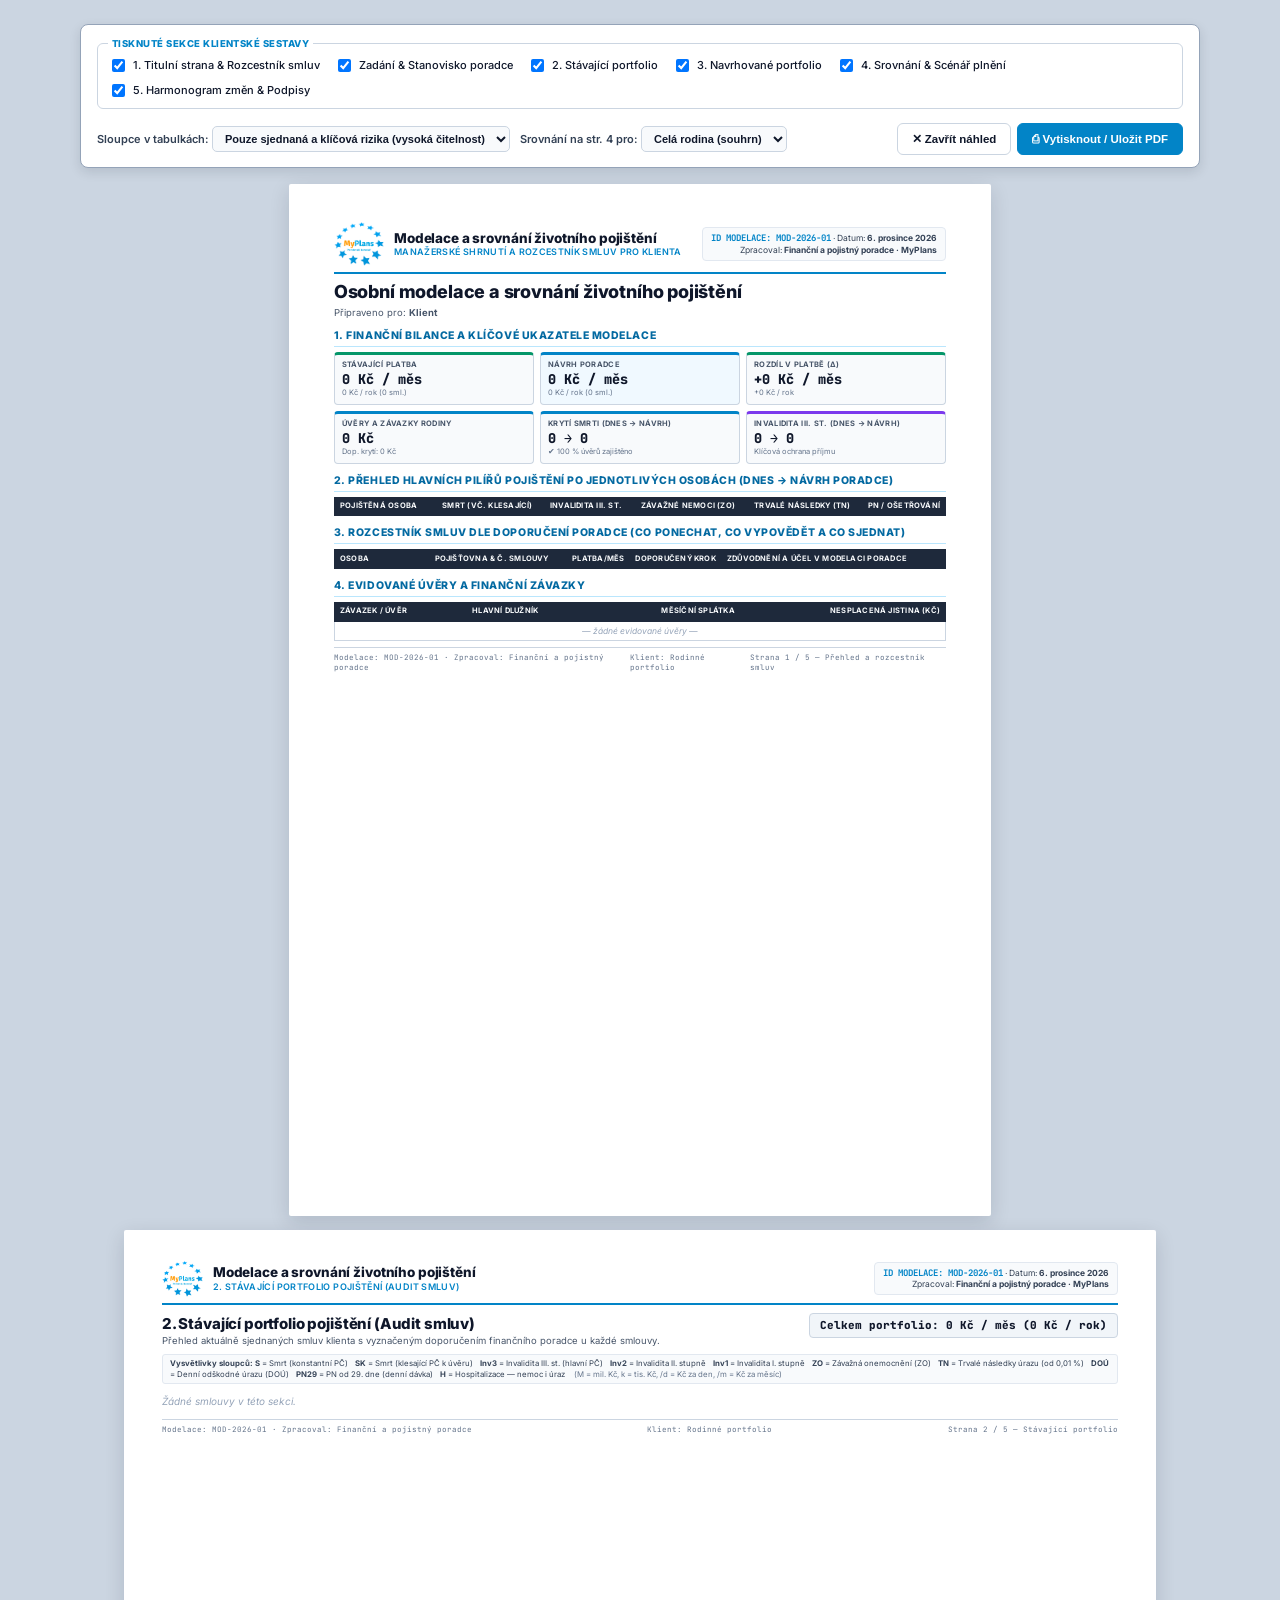
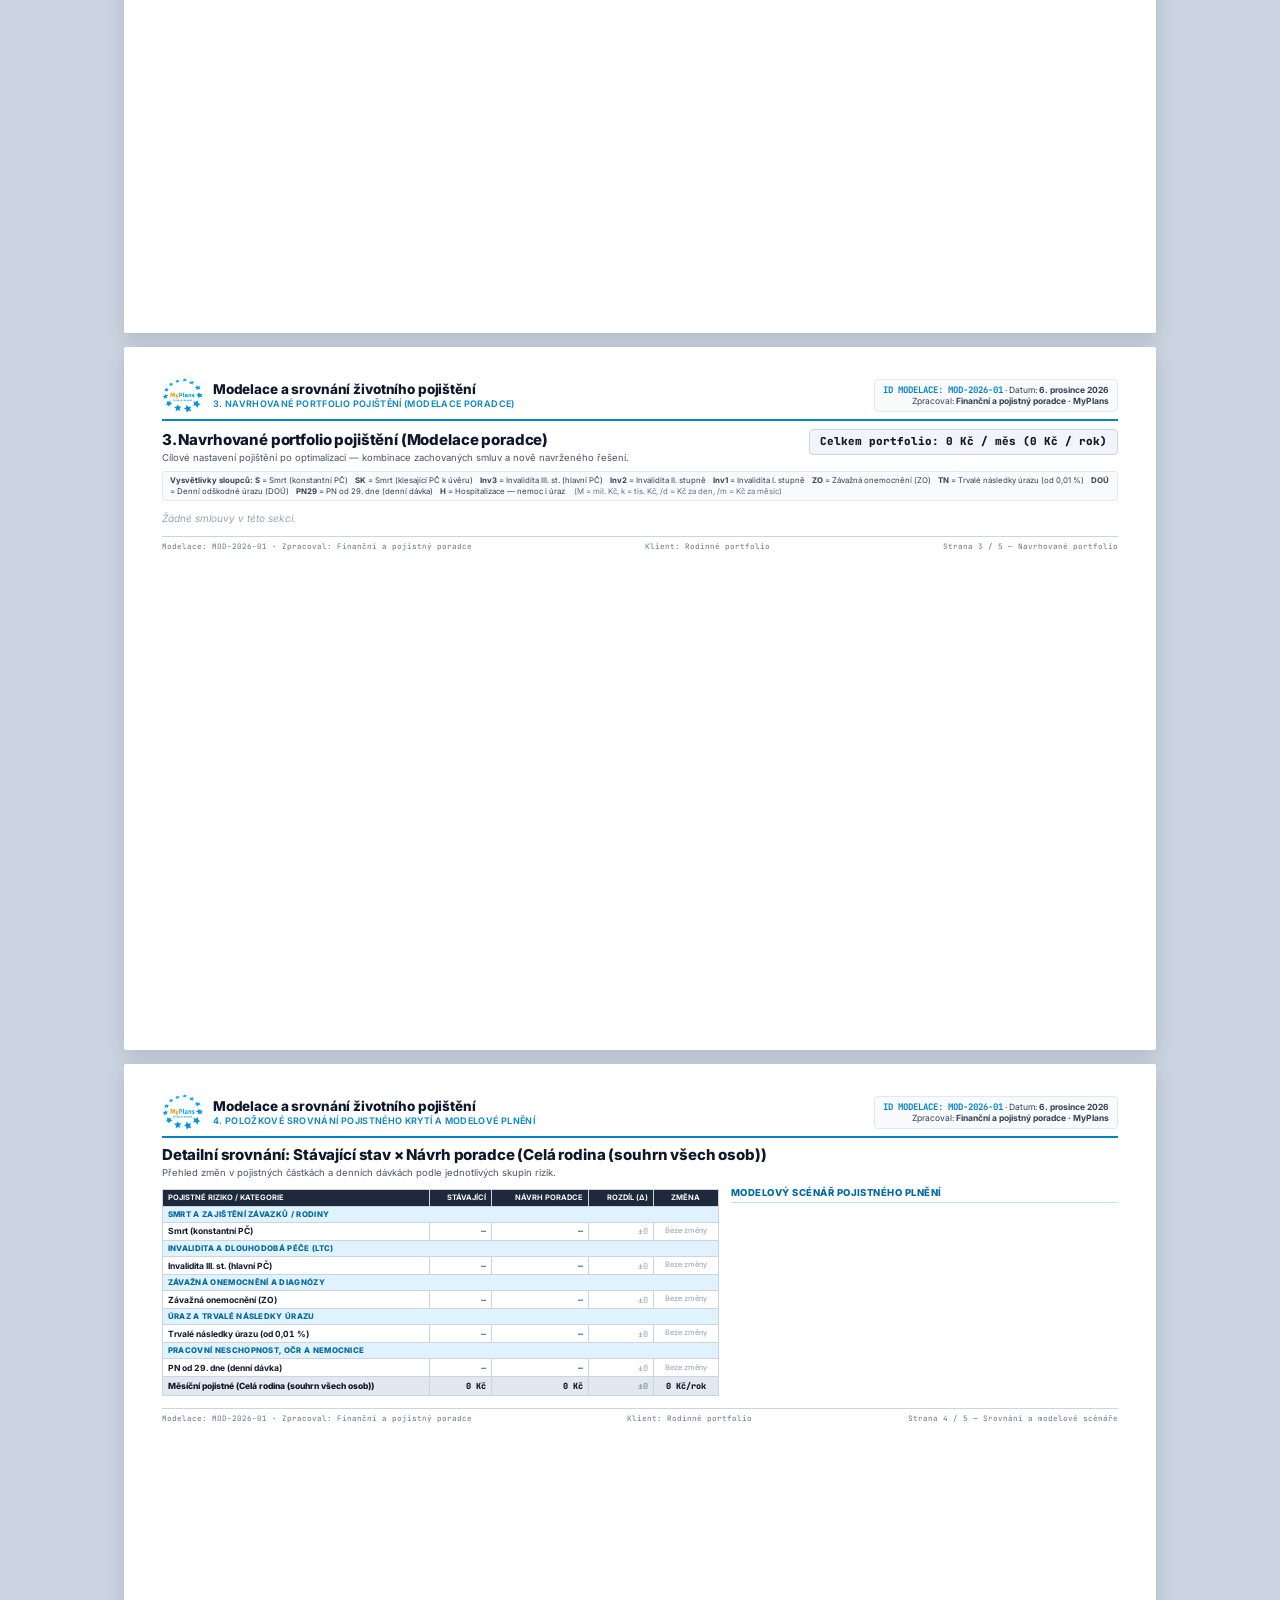
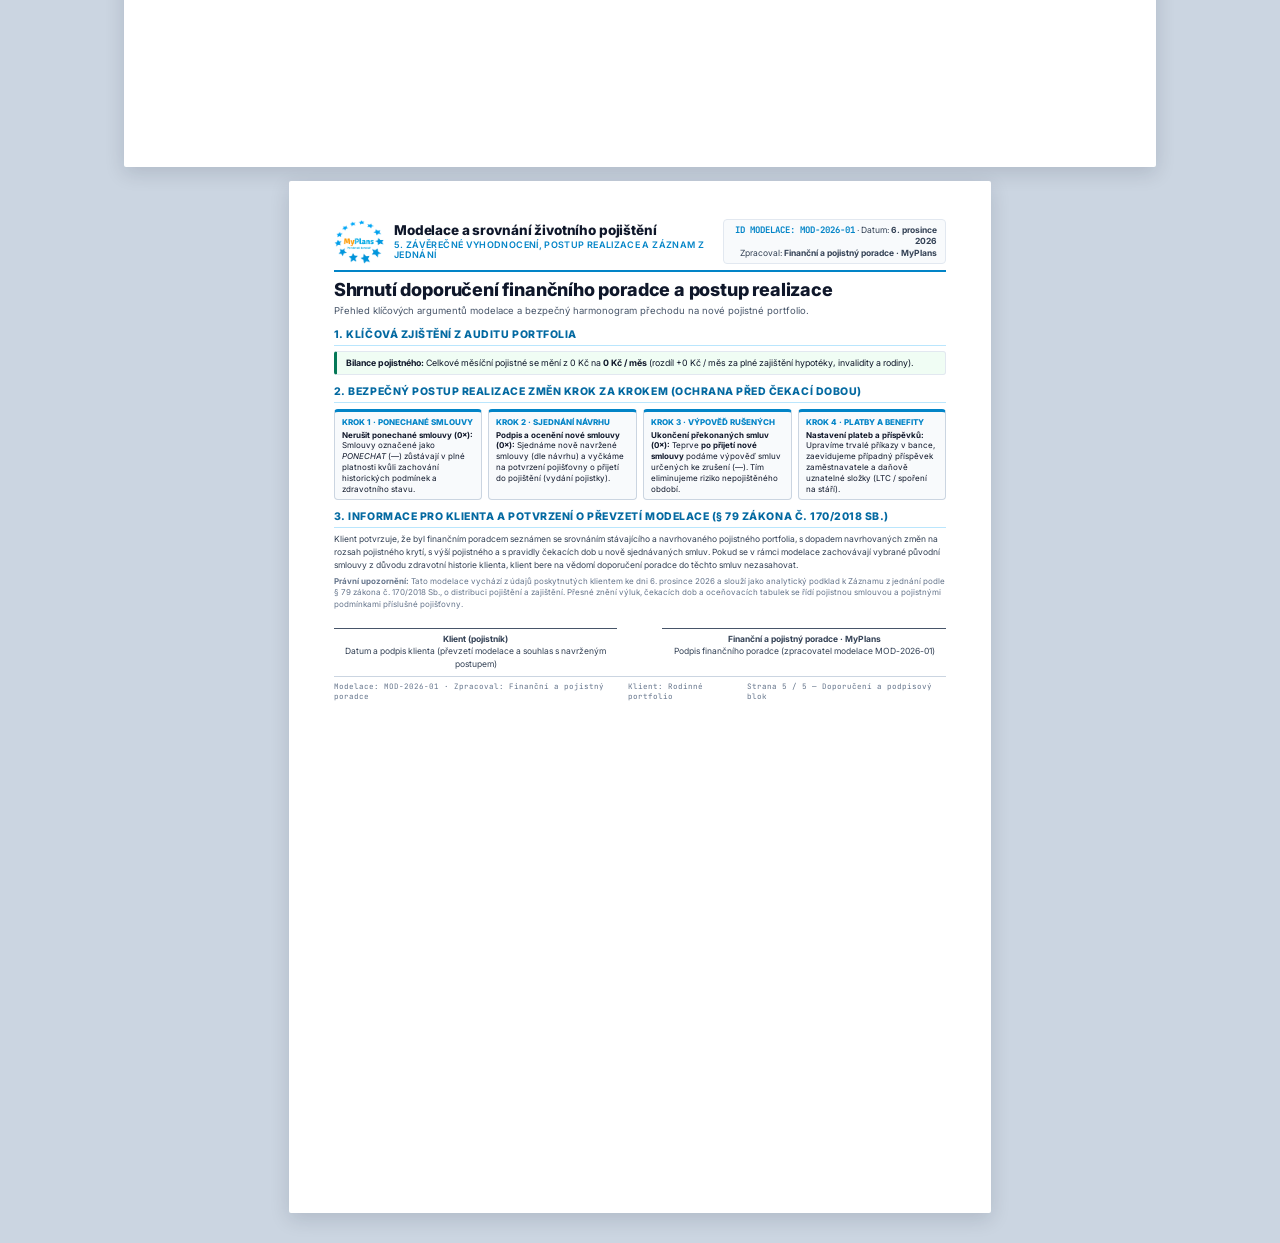
==== commit 4636fb0b: "Repair" ====
--- a/soubory/tisk.html
+++ b/soubory/tisk.html
@@ -703,7 +703,7 @@
         const mode = document.getElementById('printColMode')?.value || 'active';
         if (mode === 'all') return D.CATEGORIES;
         if (mode === 'core') return D.CATEGORIES.filter(c => c.core);
-        const baseKeys = new Set(['smrt', 'smrtKles', 'invalidita', 'inv2', 'inv1', 'zo', 'tnUraz', 'doUraz', 'hospitalizace', 'pn28']);
+        const baseKeys = new Set(['smrt', 'smrtKles', 'invalidita', 'inv2', 'inv1', 'zavOn', 'tnUraz', 'uraz', 'hosp', 'pn28']);
         return D.CATEGORIES.filter(c =>
             baseKeys.has(c.key) ||
             sumItem(state.currentContracts, c.key) > 0 ||
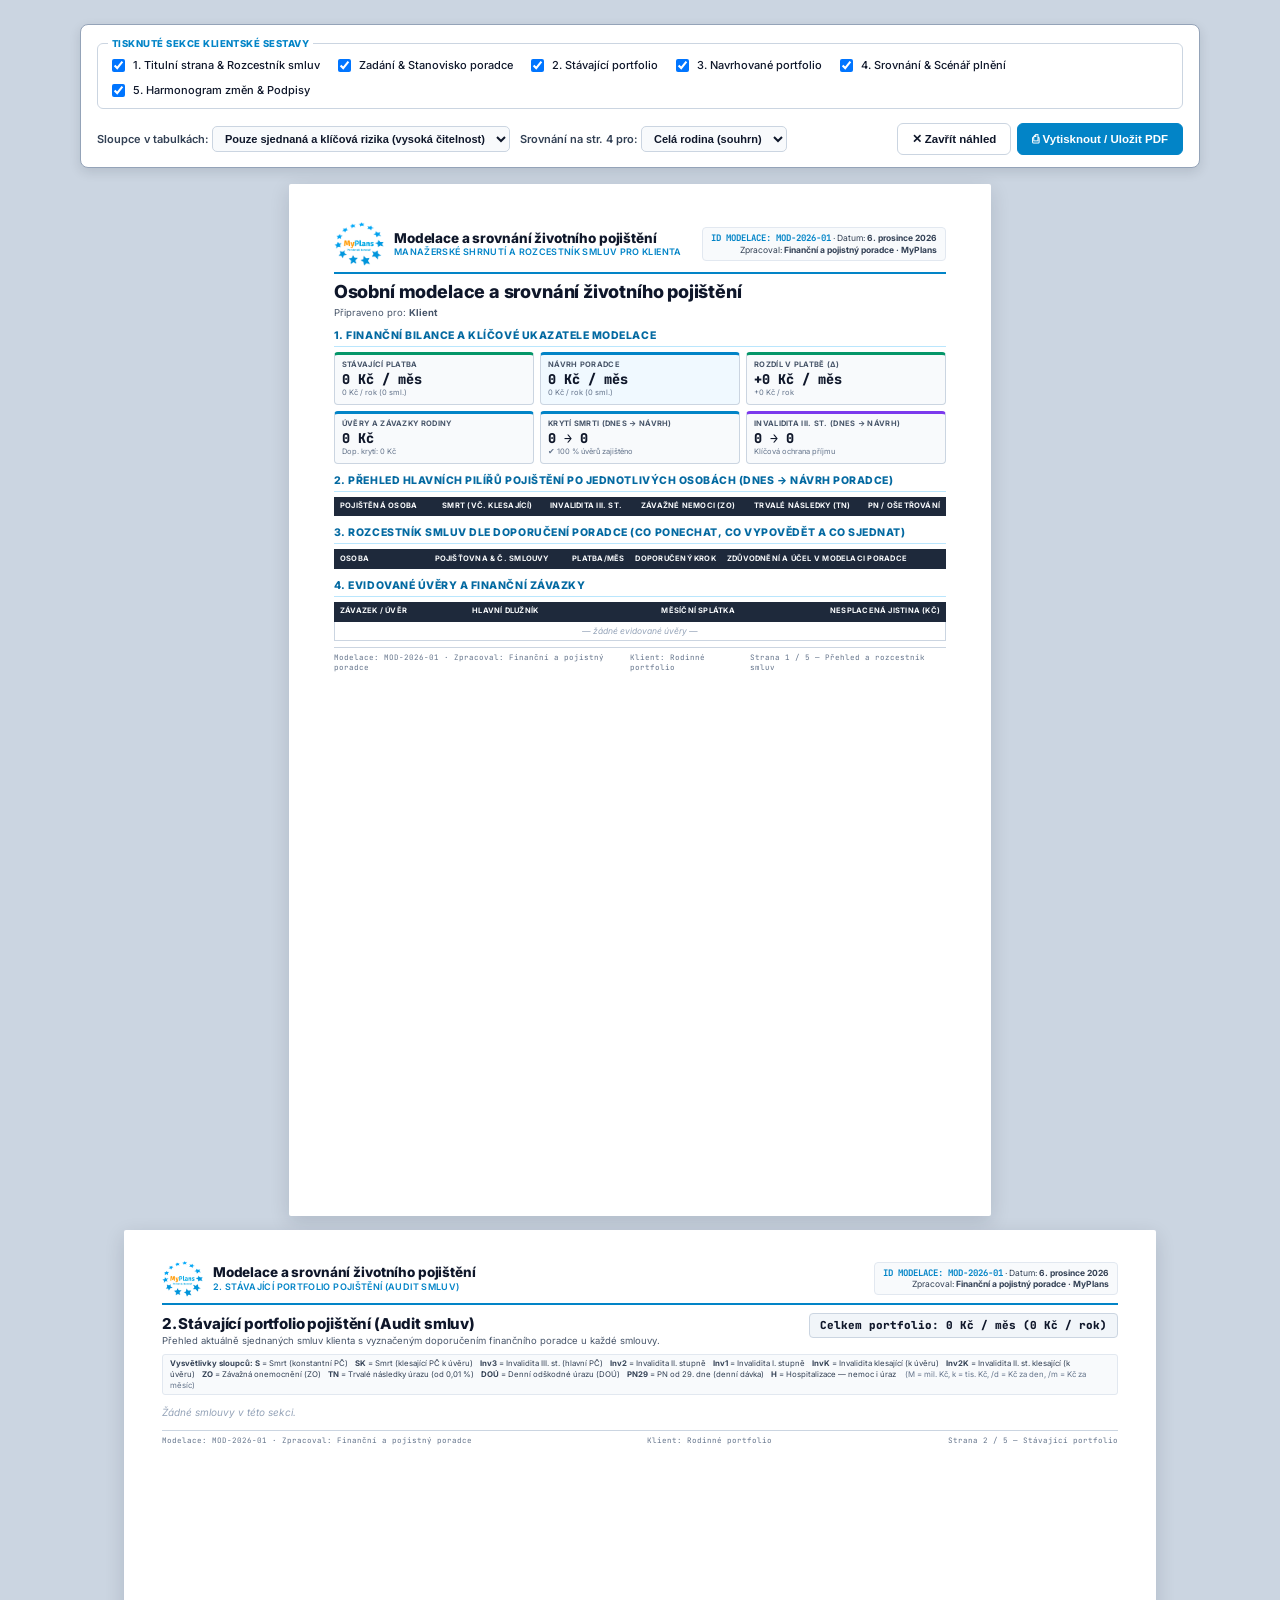
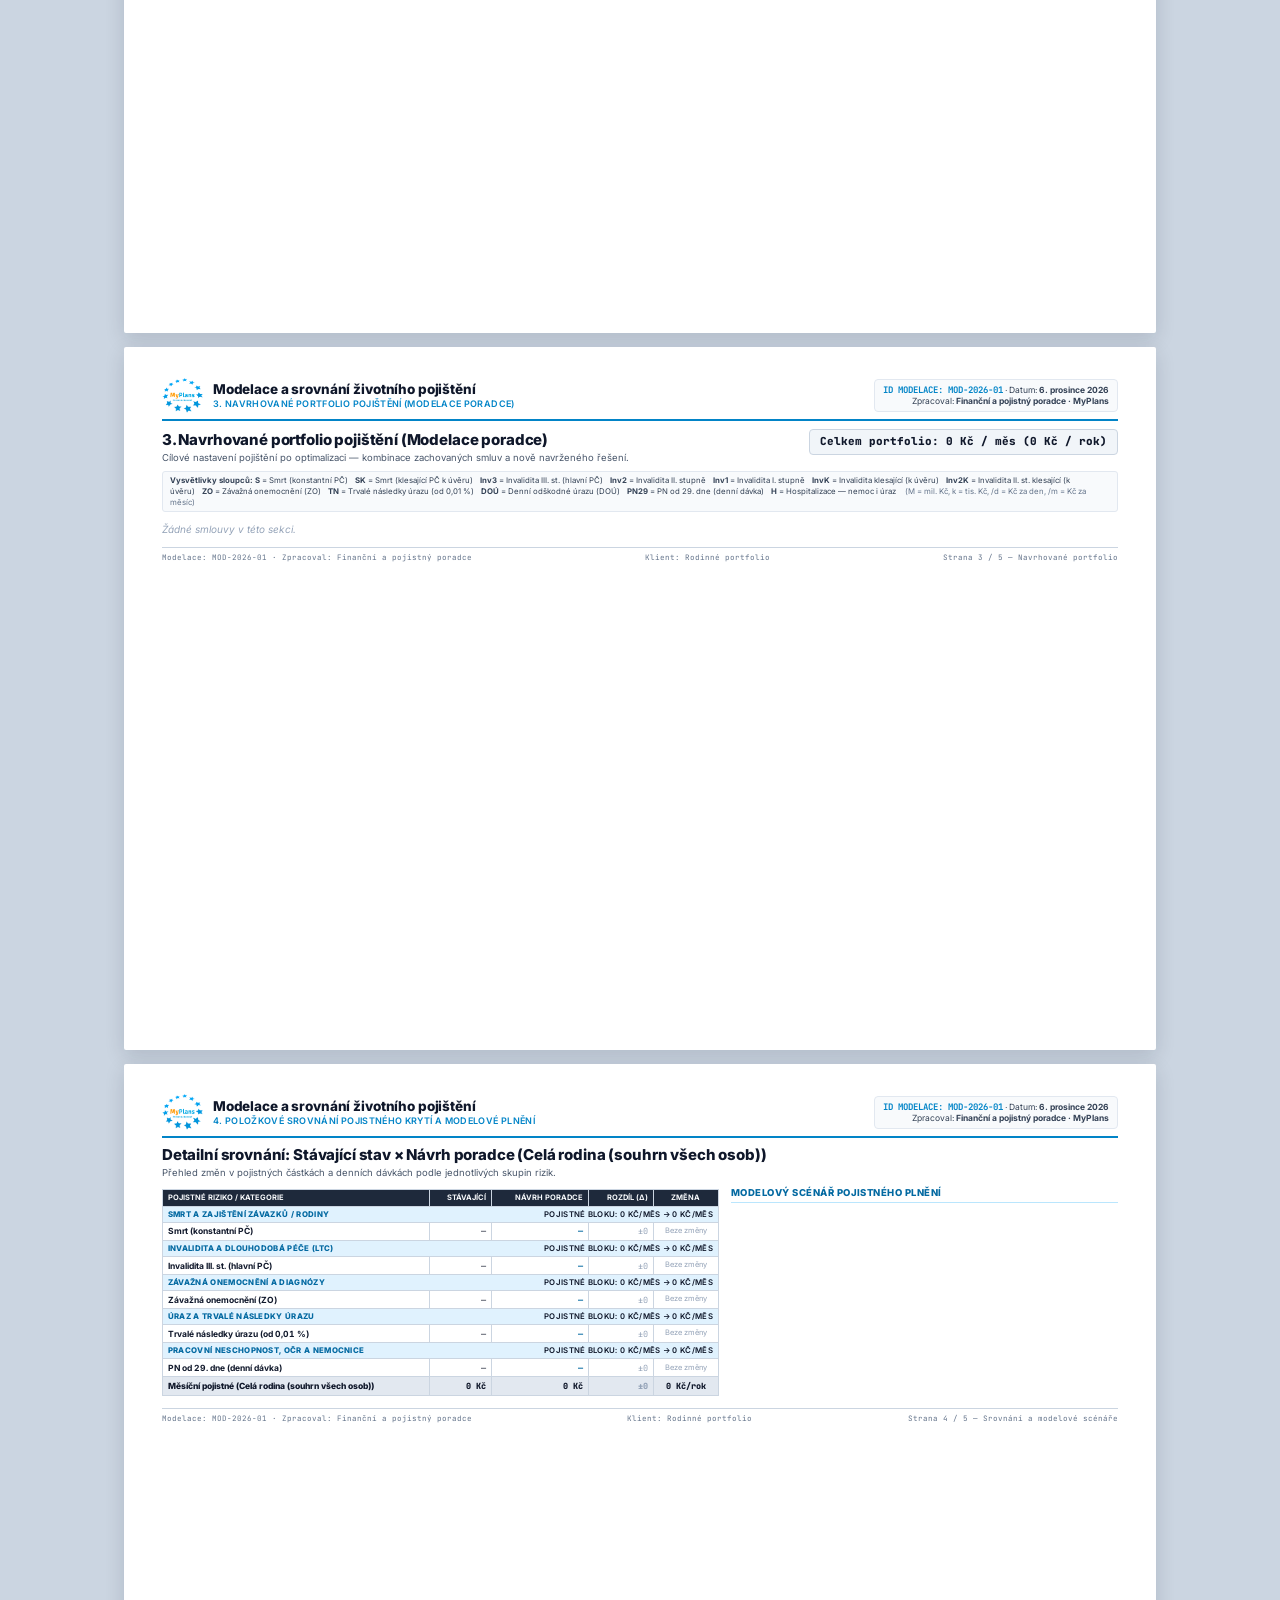
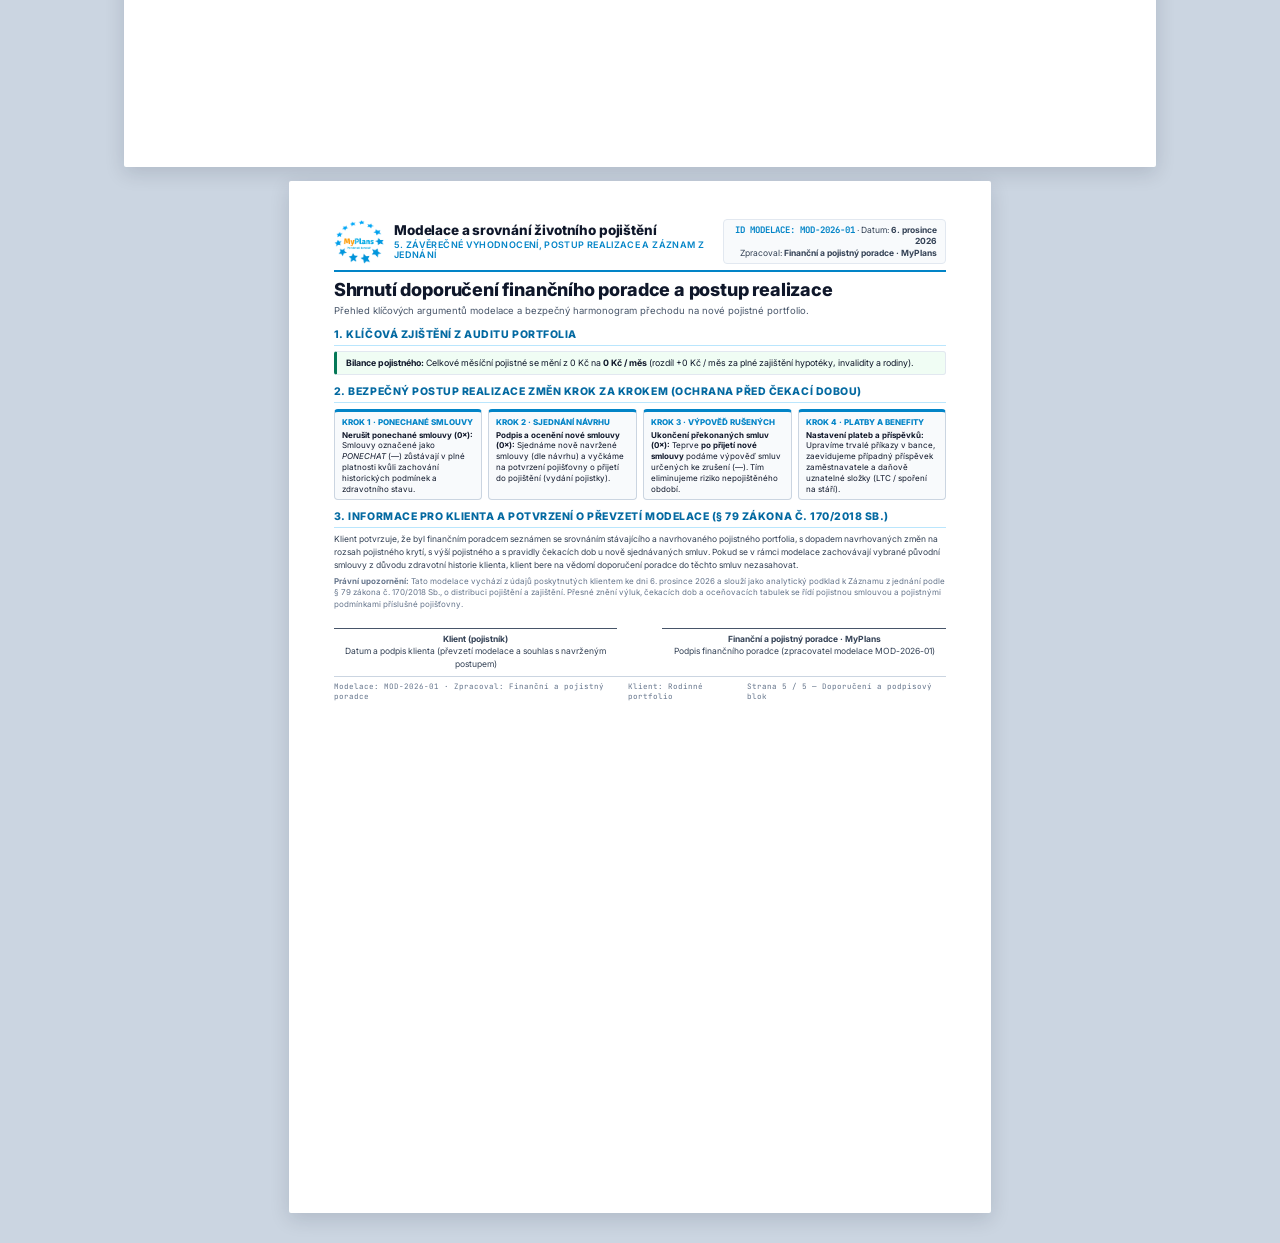
==== commit 36f7daa0: "Update" ====
--- a/soubory/tisk.html
+++ b/soubory/tisk.html
@@ -4,7 +4,7 @@
     <meta charset="UTF-8">
     <meta name="viewport" content="width=device-width, initial-scale=1.0">
     <title>Srovnání a modelace životního pojištění – Klientská sestava</title>
-    <script src="insurance-data.js"></script>
+    <script src="insurance-data.js?v=20261105_7"></script>
     <style>
         @import url('https://fonts.googleapis.com/css2?family=Inter:wght@300;400;500;600;700;800&family=JetBrains+Mono:wght@400;500;700&display=swap');
 
@@ -632,7 +632,8 @@
     }
 
     function num(v) { v = parseFloat(v); return isNaN(v) ? 0 : v; }
-    function fmtCZK(n) { return Math.round(num(n)).toLocaleString('cs-CZ', { maximumFractionDigits: 0 }) + ' Kč'; }
+    function fmt(n) { return Math.round(num(n)).toLocaleString('cs-CZ', { maximumFractionDigits: 0 }); }
+    function fmtCZK(n) { return fmt(n) + ' Kč'; }
     function fmtCZKShort(n) {
         n = num(n);
         if (Math.abs(n) >= 1e6) return (n / 1e6).toFixed(2).replace(/\.?0+$/, '') + 'M';
@@ -690,6 +691,16 @@
     function sumPrem(list) { return (list || []).reduce((s, c) => s + premMonthly(c), 0); }
     function sumItem(list, key) { return (list || []).reduce((s, c) => s + num(c.items && c.items[key]), 0); }
     function sumItemFor(list, cid, key) { return (list || []).filter(c => c.clientId === cid).reduce((s, c) => s + num(c.items && c.items[key]), 0); }
+    function itemPremOf(c, key) {
+        if (c.itemPremiums && num(c.itemPremiums[key]) > 0) return num(c.itemPremiums[key]);
+        if (D.estimateItemPremiums && num(c.premium) > 0) {
+            c._estPrem = c._estPrem || D.estimateItemPremiums(c.items || {}, premMonthly(c));
+            return num(c._estPrem[key]);
+        }
+        return 0;
+    }
+    function sumItemPrem(list, key) { return (list || []).reduce((s, c) => s + itemPremOf(c, key), 0); }
+    function sumItemPremFor(list, cid, key) { return (list || []).filter(c => c.clientId === cid).reduce((s, c) => s + itemPremOf(c, key), 0); }
     function sumLoans() { return (state.loans || []).reduce((s, l) => s + num(l.amount), 0); }
 
     function statusBadgeHtml(c, which) {
@@ -703,7 +714,7 @@
         const mode = document.getElementById('printColMode')?.value || 'active';
         if (mode === 'all') return D.CATEGORIES;
         if (mode === 'core') return D.CATEGORIES.filter(c => c.core);
-        const baseKeys = new Set(['smrt', 'smrtKles', 'invalidita', 'inv2', 'inv1', 'zavOn', 'tnUraz', 'uraz', 'hosp', 'pn28']);
+        const baseKeys = new Set(['smrt', 'smrtKles', 'invalidita', 'inv2', 'inv1', 'invKles', 'inv2Kles', 'zavOn', 'tnUraz', 'uraz', 'hosp', 'pn28']);
         return D.CATEGORIES.filter(c =>
             baseKeys.has(c.key) ||
             sumItem(state.currentContracts, c.key) > 0 ||
@@ -950,8 +961,9 @@
                     <td>${statusBadgeHtml(c, which)}</td>
                     ${visCats.map(cat => {
                         const v = num(c.items && c.items[cat.key]);
-                        if (!v) return `<td class="dash">·</td>`;
-                        return `<td class="num">${fmtCatShort(v, cat)}</td>`;
+                        const pv = itemPremOf(c, cat.key);
+                        if (!v && !pv) return `<td class="dash">·</td>`;
+                        return `<td class="num"><div>${fmtCatShort(v, cat)}</div>${pv > 0 ? `<div style="font-size:6.6px;color:#b45309;font-weight:600">${pv} Kč</div>` : ''}</td>`;
                     }).join('')}
                     <td class="num"><strong>${fmtCZK(premMonthly(c))}</strong></td>
                 </tr>`;
@@ -962,6 +974,13 @@
                 if (!v) return `<td class="dash">·</td>`;
                 return `<td class="num">${fmtCatShort(v, cat)}</td>`;
             }).join('');
+
+            const premTotals = visCats.map(cat => {
+                const pv = sumItemPremFor(list, person.id, cat.key);
+                if (!pv) return `<td class="dash" style="background:#fef3c7 !important;color:#94a3b8">·</td>`;
+                return `<td class="num" style="background:#fef3c7 !important;color:#92400e;font-size:7.2px">${pv} Kč</td>`;
+            }).join('');
+            const personSumIP = visCats.reduce((acc, cat) => acc + sumItemPremFor(list, person.id, cat.key), 0);
 
             return `
                 <h3 class="subsec">
@@ -980,9 +999,14 @@
                     <tbody>${rows}</tbody>
                     <tfoot>
                         <tr>
-                            <td colspan="2">Celkem za osobu: ${esc(person.name)}</td>
+                            <td colspan="2">Σ Pojistná částka (${esc(person.name)})</td>
                             ${totals}
                             <td class="num">${fmtCZK(personPrem)}</td>
+                        </tr>
+                        <tr>
+                            <td colspan="2" style="background:#fef3c7 !important;color:#92400e;font-size:7.4px">↳ Σ Pojistné za položku (Kč/měs)</td>
+                            ${premTotals}
+                            <td class="num" style="background:#fef3c7 !important;color:#92400e;font-size:7.4px">${fmtCZK(personSumIP)}</td>
                         </tr>
                     </tfoot>
                 </table>
@@ -1033,12 +1057,17 @@
         D.CATEGORY_GROUPS.forEach(grp => {
             const grpCats = visCats.filter(c => c.group === grp.key);
             if (!grpCats.length) return;
-            rowsHtml += `<tr class="grp-row"><td colspan="5">${esc(grp.label)}</td></tr>`;
+            const grpCurP = grpCats.reduce((acc, c) => acc + sumItemPrem(curList, c.key), 0);
+            const grpNewP = grpCats.reduce((acc, c) => acc + sumItemPrem(newList, c.key), 0);
+            rowsHtml += `<tr class="grp-row"><td colspan="5">${esc(grp.label)} <span style="float:right;font-weight:600;color:#0f172a">Pojistné bloku: ${grpCurP} Kč/měs → ${grpNewP} Kč/měs</span></td></tr>`;
             grpCats.forEach(cat => {
                 const cv = sumItem(curList, cat.key);
                 const nv = sumItem(newList, cat.key);
-                if (cv === 0 && nv === 0 && !['smrt', 'invalidita', 'zavOn', 'tnUraz', 'pn28'].includes(cat.key)) return;
+                const cp = sumItemPrem(curList, cat.key);
+                const np = sumItemPrem(newList, cat.key);
+                if (cv === 0 && nv === 0 && cp === 0 && np === 0 && !['smrt', 'invalidita', 'zavOn', 'tnUraz', 'pn28'].includes(cat.key)) return;
                 const diff = nv - cv;
+                const diffP = np - cp;
                 const cls = diff > 0 ? 'pos' : diff < 0 ? 'neg' : 'zero';
                 let verdict = 'Beze změny';
                 if (cv === 0 && nv > 0) verdict = '★ Nově doplněno';
@@ -1049,9 +1078,9 @@
 
                 rowsHtml += `<tr>
                     <td><strong>${esc(cat.label)}</strong></td>
-                    <td>${fmtCatValue(cv, cat)}</td>
-                    <td style="font-weight:700;color:#0369a1">${fmtCatValue(nv, cat)}</td>
-                    <td class="${cls}">${diff === 0 ? '±0' : (diff > 0 ? '+' : '') + fmtCatValue(diff, cat)}</td>
+                    <td>${fmtCatValue(cv, cat)}${cp > 0 ? ` <span style="color:#b45309;font-size:7px">(${cp} Kč)</span>` : ''}</td>
+                    <td style="font-weight:700;color:#0369a1">${fmtCatValue(nv, cat)}${np > 0 ? ` <span style="color:#0369a1;font-size:7px;font-weight:600">(${np} Kč)</span>` : ''}</td>
+                    <td class="${cls}">${diff === 0 ? '±0' : (diff > 0 ? '+' : '') + fmtCatValue(diff, cat)}${(cp > 0 || np > 0) ? ` <span style="font-size:7px;color:#475569">(${diffP >= 0 ? '+' : ''}${diffP} Kč)</span>` : ''}</td>
                     <td style="font-family:'Inter',sans-serif;font-size:7.5px;text-align:center" class="${cls}">${verdict}</td>
                 </tr>`;
             });
